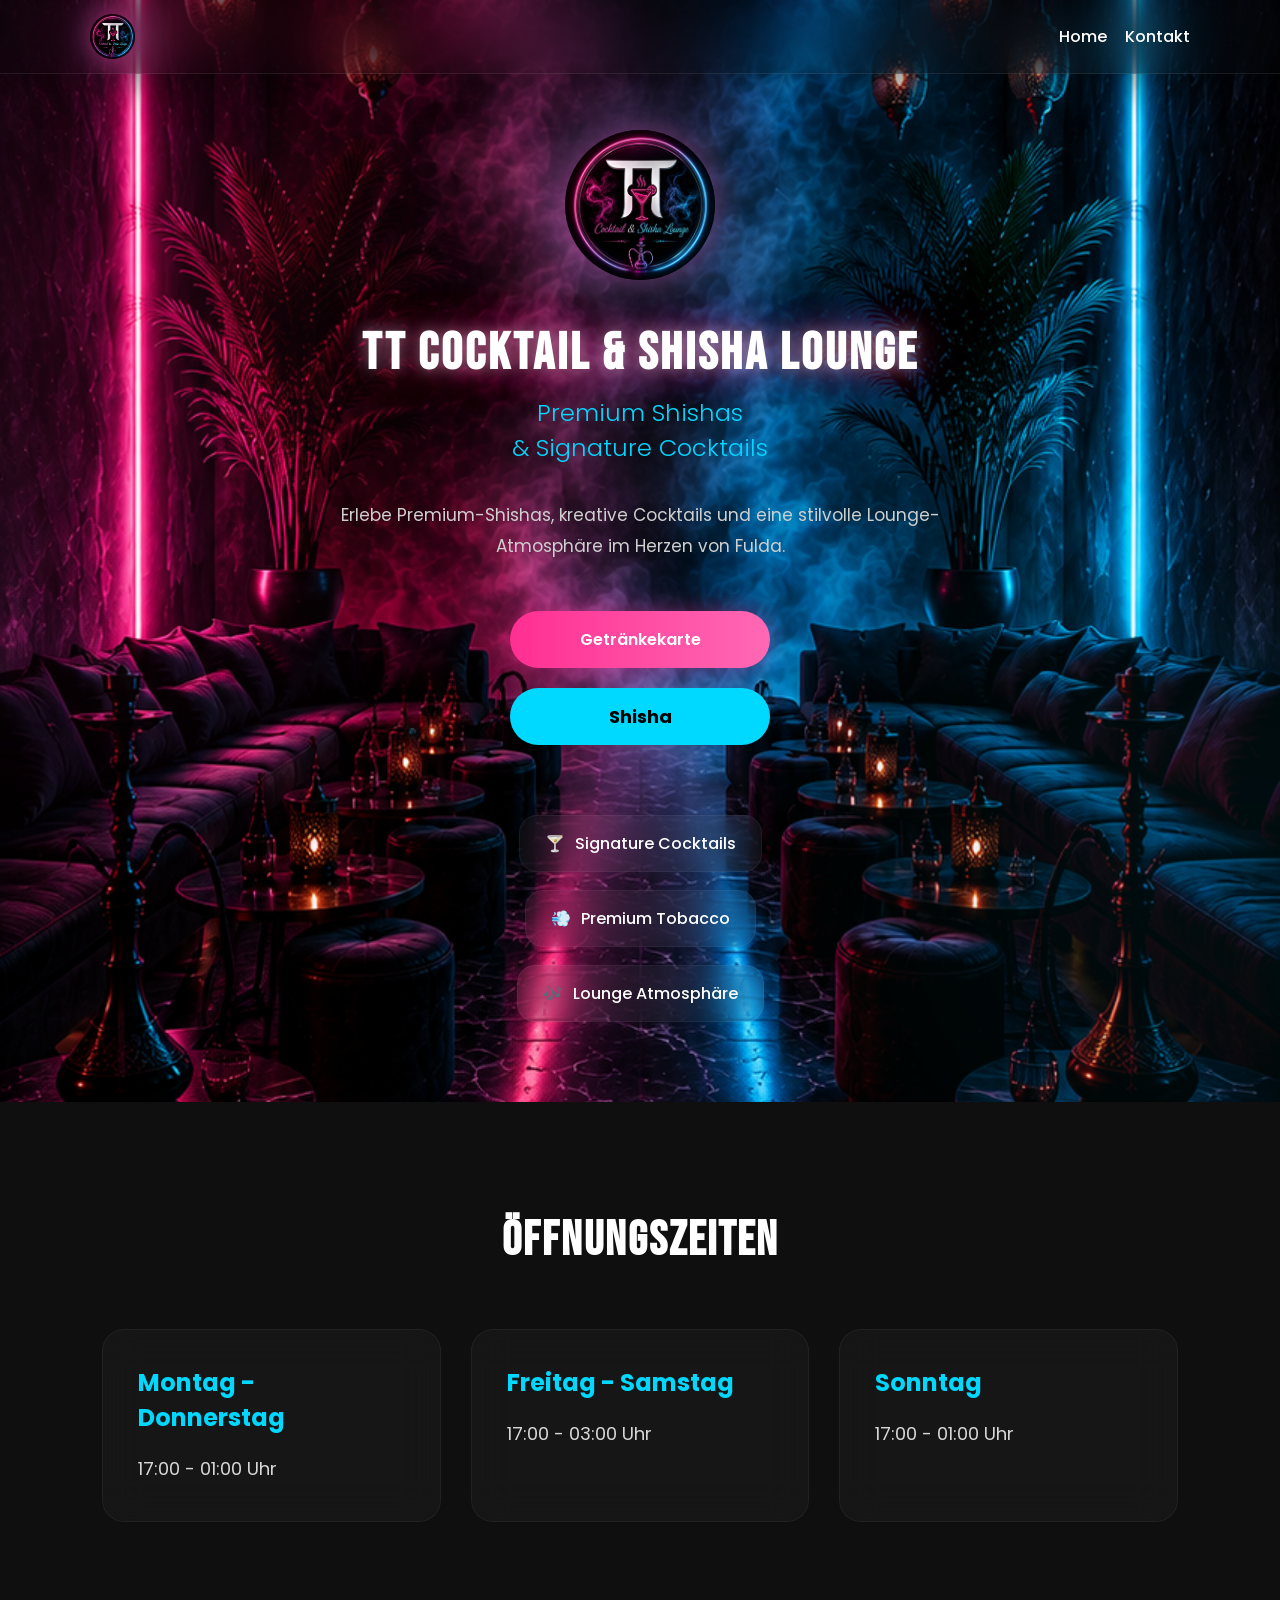
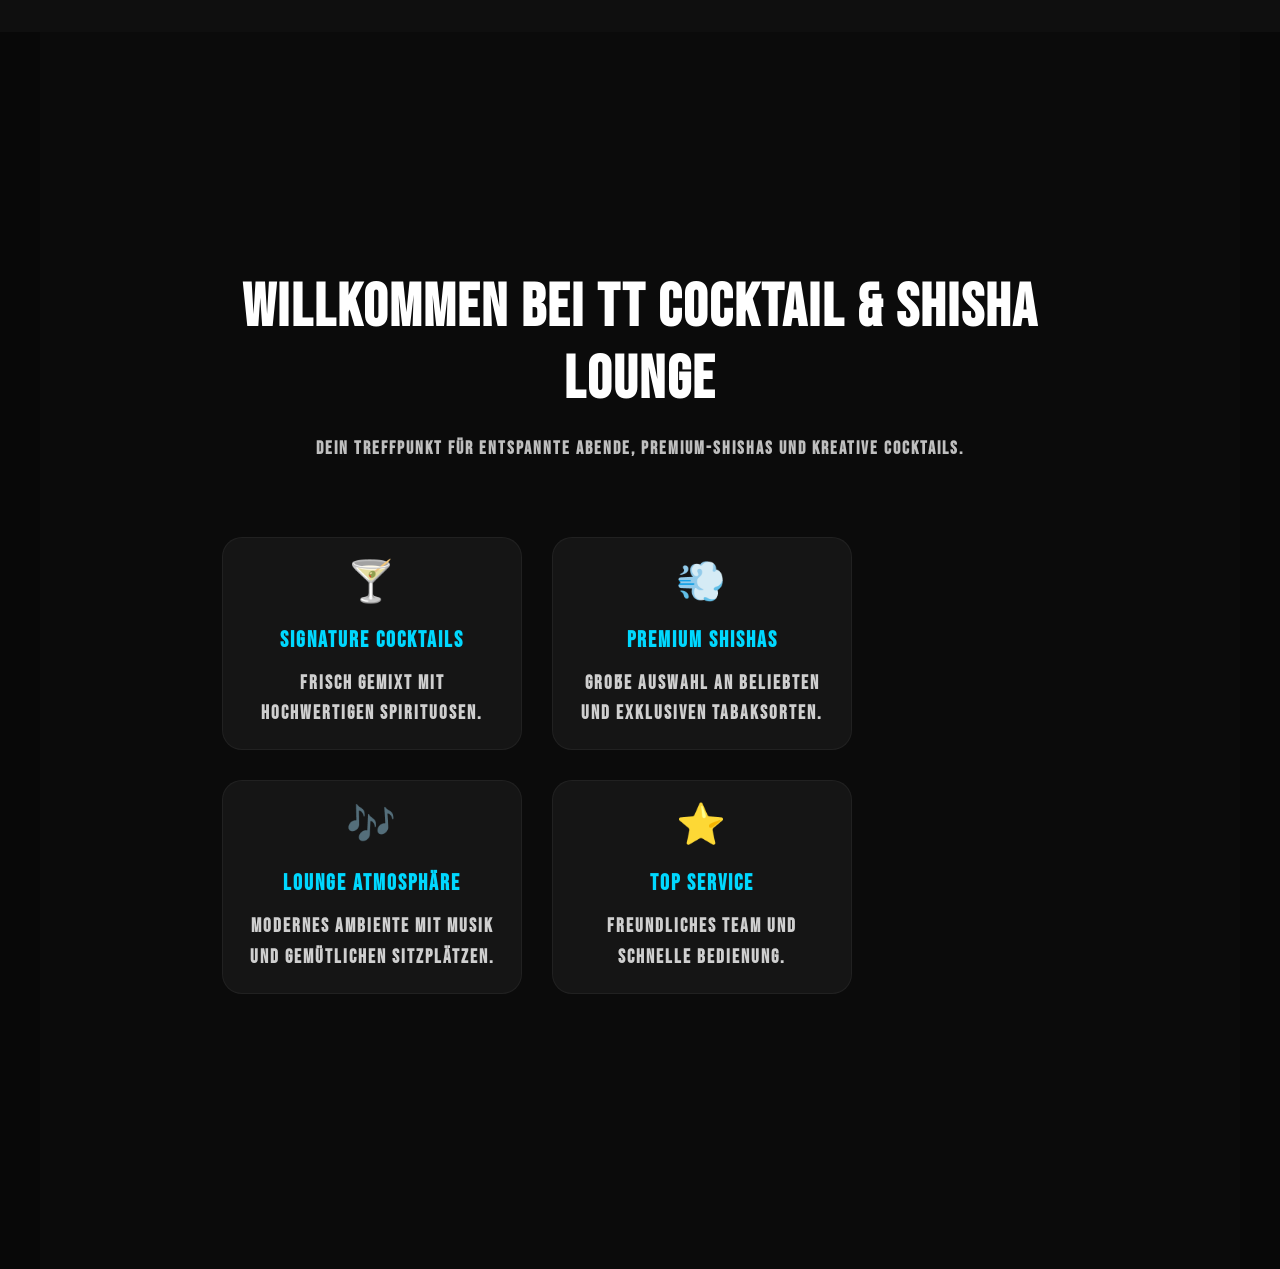
==== index.html @ 8d46dd2c "Add files via upload" ====
<!DOCTYPE html>
<html lang="de">
<head>
    <meta charset="UTF-8">
    <meta name="viewport" content="width=device-width, initial-scale=1.0">
    <title>TT Cocktail & Shisha Lounge</title>

    <link rel="stylesheet" href="style.css">

    <link href="https://fonts.googleapis.com/css2?family=Bebas+Neue&family=Poppins:wght@300;400;500;600;700&display=swap" rel="stylesheet">
</head>

<body>

<header class="navbar">

    <div class="logo">

        <img src="logo.jpeg" alt="TT Logo">

        <div>

            <h2>TT Cocktail & Shisha Lounge</h2>

            <p>Peterstor 12 · 36037 Fulda</p>

        </div>

    </div>

    <nav>

        <a href="index.html">Home</a>
        <a href="contact.html">Kontakt</a>

    </nav>

</header>



<section class="hero">

<div class="overlay"></div>

<div class="hero-content">

<img src="logo.jpeg" class="hero-logo" alt="TT Logo">

<h1>

TT Cocktail & Shisha Lounge

</h1>

<h2>

Premium Shishas<br> & Signature Cocktails

</h2>

<p>

Erlebe Premium-Shishas, kreative Cocktails und eine stilvolle
Lounge-Atmosphäre im Herzen von Fulda.

</p>

<div class="hero-buttons">

<a href="drinks.html" class="btn-primary">
    Getränkekarte
</a>

<a href="shisha.html" class="btn-secondary">
    Shisha
</a>

</div>

<div class="hero-features">

<div>

🍸

<span>Signature Cocktails</span>

</div>

<div>

💨

<span>Premium Tobacco</span>

</div>

<div>

🎶

<span>Lounge Atmosphäre</span>

</div>

</div>

</div>

</section>



<section class="opening">

<h2>

Öffnungszeiten

</h2>

<div class="cards">

<div class="card">

<h3>Montag - Donnerstag</h3>

<p>17:00 - 01:00 Uhr</p>

</div>

<div class="card">

<h3>Freitag - Samstag</h3>

<p>17:00 - 03:00 Uhr</p>

</div>

<div class="card">

<h3>Sonntag</h3>

<p>17:00 - 01:00 Uhr</p>

</div>

</div>

</section>



<section class="about">

<h2>

    <section class="about">

    <div class="section-title">
        <h2>Willkommen bei TT Cocktail & Shisha Lounge</h2>
        <p>Dein Treffpunkt für entspannte Abende, Premium-Shishas und kreative Cocktails.</p>
    </div>

    <div class="about-grid">

        <div class="about-cards">

            <div class="info-card">
                <span>🍸</span>
                <h4>Signature Cocktails</h4>
                <p>Frisch gemixt mit hochwertigen Spirituosen.</p>
            </div>

            <div class="info-card">
                <span>💨</span>
                <h4>Premium Shishas</h4>
                <p>Große Auswahl an beliebten und exklusiven Tabaksorten.</p>
            </div>

            <div class="info-card">
                <span>🎶</span>
                <h4>Lounge Atmosphäre</h4>
                <p>Modernes Ambiente mit Musik und gemütlichen Sitzplätzen.</p>
            </div>

            <div class="info-card">
                <span>⭐</span>
                <h4>Top Service</h4>
                <p>Freundliches Team und schnelle Bedienung.</p>
            </div>

        </div>

    </div>

</section>
---- style.css ----
/* ===========================
   GOOGLE FONTS
=========================== */

@import url('https://fonts.googleapis.com/css2?family=Bebas+Neue&family=Poppins:wght@300;400;500;600;700&display=swap');

/* ===========================
   ROOT COLORS
=========================== */

:root{

    --bg:#080808;
    --card:#161616;
    --card2:#202020;

    --pink:#ff2f92;
    --cyan:#00d8ff;

    --white:#ffffff;
    --text:#cfcfcf;

    --radius:22px;

}

/* ===========================
   RESET
=========================== */

*{

    margin:0;
    padding:0;
    box-sizing:border-box;

}

html{

    scroll-behavior:smooth;

}

body{

    font-family:Poppins,sans-serif;
    background:var(--bg);
    color:white;
    overflow-x:hidden;

}

/* Scrollbar */

::-webkit-scrollbar{

    width:8px;

}

::-webkit-scrollbar-thumb{

    background:var(--pink);
    border-radius:20px;

}

/* ===========================
   NAVBAR
=========================== */

.navbar{

    position:fixed;

    top:0;
    left:0;

    width:100%;

    padding:14px 7%;

    display:flex;

    justify-content:space-between;

    align-items:center;

    backdrop-filter:blur(25px);

    background:rgba(8,8,8,.35);

    border-bottom:1px solid rgba(255,255,255,.08);

    box-shadow:0 10px 40px rgba(0,0,0,.45);

    z-index:999;

}

.logo{

    display:flex;
    align-items:center;
    gap:25px;

}

.logo img{

    width:45px;
    height:45px;

    object-fit:cover;

    border-radius:50%;

    box-shadow:

    0 0 25px rgba(255,47,146,.45),
    0 0 45px rgba(0,216,255,.25);

}

.logo h2{

    font-size:22px;

}

.logo p{

    color:#bfbfbf;

    font-size:13px;

}

/* Navigation */

nav{

    display:flex;
    gap:35px;

}

nav a{

    color:white;

    text-decoration:none;

    transition:.3s;

    font-weight:500;

}

nav a:hover{

    color:var(--cyan);

}

/* Reservieren */

.btn-nav{

    background:linear-gradient(90deg,var(--pink),#ff69b4);

    color:white;

    text-decoration:none;

    padding:14px 32px;

    border-radius:50px;

    transition:.35s;

    font-weight:600;

    box-shadow:0 0 20px rgba(255,47,146,.4);

}

.btn-nav:hover{

    transform:translateY(-4px);

    box-shadow:0 0 35px rgba(255,47,146,.7);

}

/* ===========================
   HERO
=========================== */

.hero{

    position:relative;

    overflow:hidden;

    padding-top:140px;

    padding-bottom:80px;

    min-height:100vh;

    display:flex;

    flex-direction:column;

    justify-content:center;

    align-items:center;

    text-align:center;

    background-image:url("hero.png");

    background-size:cover;

    background-position:center;

    background-repeat:no-repeat;

}

.overlay{

    display:none;

}

/* Licht links */

.hero::before{

content:"";

position:absolute;

width:450px;
height:450px;

left:-200px;
top:80px;

background:var(--pink);

filter:blur(180px);

opacity:.18;

}

/* Licht rechts */

.hero::after{

content:"";

position:absolute;

width:400px;
height:400px;

right:-180px;
bottom:50px;

background:var(--cyan);

filter:blur(180px);

opacity:.15;

}

.hero-content{

position:relative;

z-index:5;

max-width:900px;

text-align:center;

}

.hero-logo{

width:185px;

border-radius:50%;

margin-bottom:35px;

box-shadow:

0 0 35px rgba(255,47,146,.45),

0 0 60px rgba(0,216,255,.30);

animation:float 5s ease infinite;

}

@keyframes float{

0%{

transform:translateY(0);

}

50%{

transform:translateY(-10px);

}

100%{

transform:translateY(0);

}

}

.hero h1{

font-family:"Bebas Neue",sans-serif;

font-size:88px;

letter-spacing:3px;

text-shadow:

0 0 15px rgba(255,255,255,.4),

0 0 35px rgba(255,47,146,.5),

0 0 60px rgba(255,47,146,.25);

}

.hero h2{

margin-top:10px;

font-size:32px;

font-weight:300;

color:var(--cyan);

}

.hero p{

margin-top:35px;

font-size:20px;

line-height:1.8;

color:var(--text);

max-width:700px;

margin-left:auto;
margin-right:auto;

}

/* ===========================
   HERO BUTTONS
=========================== */

.hero-buttons{

margin-top:50px;

display:flex;

justify-content:center;

gap:20px;

flex-wrap:wrap;

}

.btn-primary{

padding:16px 35px;
width:220px;
display:inline-flex;
justify-content:center;
align-items:center;

background:linear-gradient(90deg,var(--pink),#ff69b4);

color:white;

text-decoration:none;

border-radius:70px;

font-weight:600;

transition:.35s;

box-shadow:0 0 25px rgba(255,47,146,.4);

}

.btn-primary:hover{

    transform:translateY(-6px) scale(1.05);

    box-shadow:

    0 0 25px #ff2f92,

    0 0 60px rgba(255,47,146,.8);

}

.btn-secondary{

    background:#00d9ff;

    color:black;

    border:none;

    padding:15px 30px;

    border-radius:40px;

    font-size:18px;

    font-weight:bold;

    text-decoration:none;

}

.btn-secondary:hover{

background:var(--cyan);

color:black;

transform:translateY(-6px) scale(1.05);

box-shadow:

0 0 25px #00d8ff,

0 0 60px rgba(0,216,255,.7);

}

/* ===========================
   HERO FEATURES
=========================== */

.hero-features{

margin-top:70px;

display:flex;
justify-content:center;
align-items:center;
gap:50px;

flex-wrap:wrap;

}

.hero-features div{

display:flex;
align-items:center;
gap:10px;

padding:15px 25px;

background:rgba(255,255,255,.04);

border:1px solid rgba(255,255,255,.05);

backdrop-filter:blur(15px);

border-radius:18px;

transition:.35s;

}

.hero-features div:hover{

transform:translateY(-8px);

box-shadow:

0 0 20px rgba(255,47,146,.35);

}

.hero-features span{

font-size:16px;
font-weight:500;

}


/* ===========================
   OPENING HOURS
=========================== */

.opening{

padding:110px 8%;

background:#0f0f0f;

}

.opening h2{

font-family:"Bebas Neue",sans-serif;

font-size:60px;

text-align:center;

margin-bottom:60px;

letter-spacing:2px;

}

.cards{

display:grid;

grid-template-columns:repeat(auto-fit,minmax(260px,1fr));

gap:30px;

}

.card{

background:rgba(255,255,255,.03);

padding:35px;

border-radius:22px;

border:1px solid rgba(255,255,255,.05);

transition:.4s;

backdrop-filter:blur(20px);

}

.card:hover{

transform:

translateY(-10px)

scale(1.03);

box-shadow:

0 0 35px rgba(0,216,255,.25),

0 0 70px rgba(255,47,146,.15);

}

.card h3{

margin-bottom:18px;

color:var(--cyan);

font-size:24px;

}

.card p{

font-size:18px;

color:#d7d7d7;

line-height:1.8;

}


/* ===========================
   ABOUT
=========================== */

.about{

padding:110px 8%;

max-width:1200px;

margin:auto;

text-align:center;

}

.about h2{

font-family:"Bebas Neue",sans-serif;

font-size:62px;

margin-bottom:35px;

letter-spacing:2px;

}

.about p{

max-width:900px;

margin:auto;

font-size:19px;

line-height:2;

color:#cfcfcf;

}


/* ===========================
   STATS
=========================== */

.stats{

padding:70px 8% 120px;

display:grid;

grid-template-columns:repeat(auto-fit,minmax(220px,1fr));

gap:30px;

}

.stat{

background:linear-gradient(180deg,#151515,#101010);

padding:40px;

border-radius:22px;

text-align:center;

border:1px solid rgba(255,255,255,.05);

transition:.35s;

}

.stat:hover{

transform:translateY(-10px);

box-shadow:

0 0 30px rgba(255,47,146,.25);

}

.stat h2{

font-size:55px;

color:var(--pink);

margin-bottom:15px;

}

.stat p{

font-size:18px;

color:#d7d7d7;

}


/* ===========================
   CTA
=========================== */

.cta{

padding:120px 8%;

text-align:center;

background:

linear-gradient(90deg,

rgba(255,47,146,.15),

rgba(0,216,255,.15)

);

}

.cta h2{

font-family:"Bebas Neue",sans-serif;

font-size:70px;

margin-bottom:20px;

}

.cta p{

font-size:20px;

color:#d7d7d7;

margin-bottom:40px;

}


/* ===========================
   FOOTER
=========================== */

footer{

background:

linear-gradient(

180deg,

#090909,

#050505

);

padding:70px 8%;

text-align:center;

border-top:1px solid rgba(255,255,255,.08);

}

footer h3{

font-size:30px;

margin-bottom:15px;

}

footer p{

color:#9f9f9f;

margin-top:10px;

}

/* ==========================================
   MOBILE MENU (für später)
========================================== */

.menu-toggle{
    display:none;
    font-size:32px;
    color:var(--white);
    cursor:pointer;
}

/* ==========================================
   SMOOTH ANIMATIONEN
========================================== */

section{
    animation:fadeUp .9s ease;
}

@keyframes fadeUp{

    from{
        opacity:0;
        transform:translateY(50px);
    }

    to{
        opacity:1;
        transform:translateY(0);
    }

}

/* ==========================================
   HOVER ANIMATIONEN
========================================== */

.logo img,
.card,
.stat,
.btn-primary,
.btn-secondary,
.btn-nav{

    transition:.35s;

}

.logo img:hover{

    transform:scale(1.08);

}

.card:hover{

    border:1px solid rgba(0,216,255,.35);

}

.stat:hover{

    border:1px solid rgba(255,47,146,.35);

}

/* ==========================================
   SELECTION
========================================== */

::selection{

background:var(--pink);
color:white;

}

/* ==========================================
   BACK TO TOP BUTTON
========================================== */

#topBtn{

position:fixed;

right:25px;
bottom:25px;

width:55px;
height:55px;

border-radius:50%;

background:linear-gradient(90deg,var(--pink),#ff5eb3);

display:flex;
justify-content:center;
align-items:center;

color:white;

font-size:22px;

cursor:pointer;

box-shadow:0 0 25px rgba(255,47,146,.45);

display:none;

z-index:999;

transition:.35s;

}

#topBtn:hover{

transform:translateY(-6px);

}

/* ==========================================
   RESPONSIVE
========================================== */

@media(max-width:1100px){

nav{

gap:22px;

}

.hero h1{

font-size:70px;

}

.hero h2{

font-size:28px;

}

}

@media(max-width:900px){

.menu-toggle{

    display:none;

}

}

nav{

    display:flex;

    gap:18px;

}

.btn-nav{

display:none;

}

.logo h2,
.logo p{

    display:none;

}

.hero{

padding-top:130px;

}

.hero-logo{

width:150px;

}

.hero h1{

font-size:52px;

}

.hero h2{

font-size:24px;

}

.hero p{

font-size:17px;

}

.hero-features{

flex-direction:column;

gap:18px;

}

.hero-buttons{

flex-direction:column;

align-items:center;

}

.btn-primary,
.btn-secondary{

width:260px;

text-align:center;

}

.opening h2,
.about h2,
.cta h2{

font-size:48px;

}

@media(max-width:600px){

nav a{

    font-size:17px;

    font-weight:600;

}

.navbar{

padding:10px 15px;

}

.logo img{

width:52px;
height:52px;

}

.hero{

    padding:140px 20px 70px;

}

.hero-logo{

width:130px;

}

.hero h1{

font-size:40px;

letter-spacing:1px;

}

.hero h2{

font-size:20px;

}

.hero p{

font-size:15px;

line-height:1.8;

}

.cards{

grid-template-columns:1fr;

}

.stats{

grid-template-columns:1fr;

}

.cta h2{

font-size:38px;

}

.cta p{

font-size:17px;

}

}

/* ==========================================
   FOOTER LINKS
========================================== */

footer a{

color:#cfcfcf;

text-decoration:none;

margin:0 10px;

transition:.3s;

}

footer a:hover{

color:var(--pink);

}

/* ===========================
   ABOUT
=========================== */

.about{

padding:120px 8%;

background:#0b0b0b;

}

.section-title{

text-align:center;

margin-bottom:70px;

}

.section-title h2{

font-family:"Bebas Neue",sans-serif;

font-size:60px;

letter-spacing:2px;

margin-bottom:15px;

}

.section-title p{

color:#bfbfbf;

font-size:18px;

}

.about-grid{

display:grid;

grid-template-columns:1fr 1fr;

gap:60px;

align-items:center;

}

.about-text h3{

font-size:36px;

margin-bottom:25px;

color:var(--pink);

}

.about-text p{

font-size:18px;

line-height:1.9;

color:#d2d2d2;

margin-bottom:20px;

}

.about-cards{

display:grid;

grid-template-columns:repeat(2,minmax(300px,1fr));

gap:30px;

}

.info-card{

background:#151515;

padding:20px;

border-radius:20px;

border:1px solid rgba(255,255,255,.05);

transition:.35s;

text-align:center;

}

.info-card:hover{

transform:translateY(-10px);

box-shadow:0 0 30px rgba(255,47,146,.25);

}

.info-card span{

font-size:40px;

display:block;

margin-bottom:20px;

}

.info-card h4{

font-size:22px;

margin-bottom:15px;

color:var(--cyan);

}

.info-card p{

color:#cfcfcf;

line-height:1.6;

}

@media(max-width:900px){

.about-grid{

grid-template-columns:1fr;

}

.about-cards{

grid-template-columns:1fr;

}

}

.about-text p{

font-size:18px;
line-height:1.9;
text-align:left;

}
/* ==========================================
   END
========================================== */
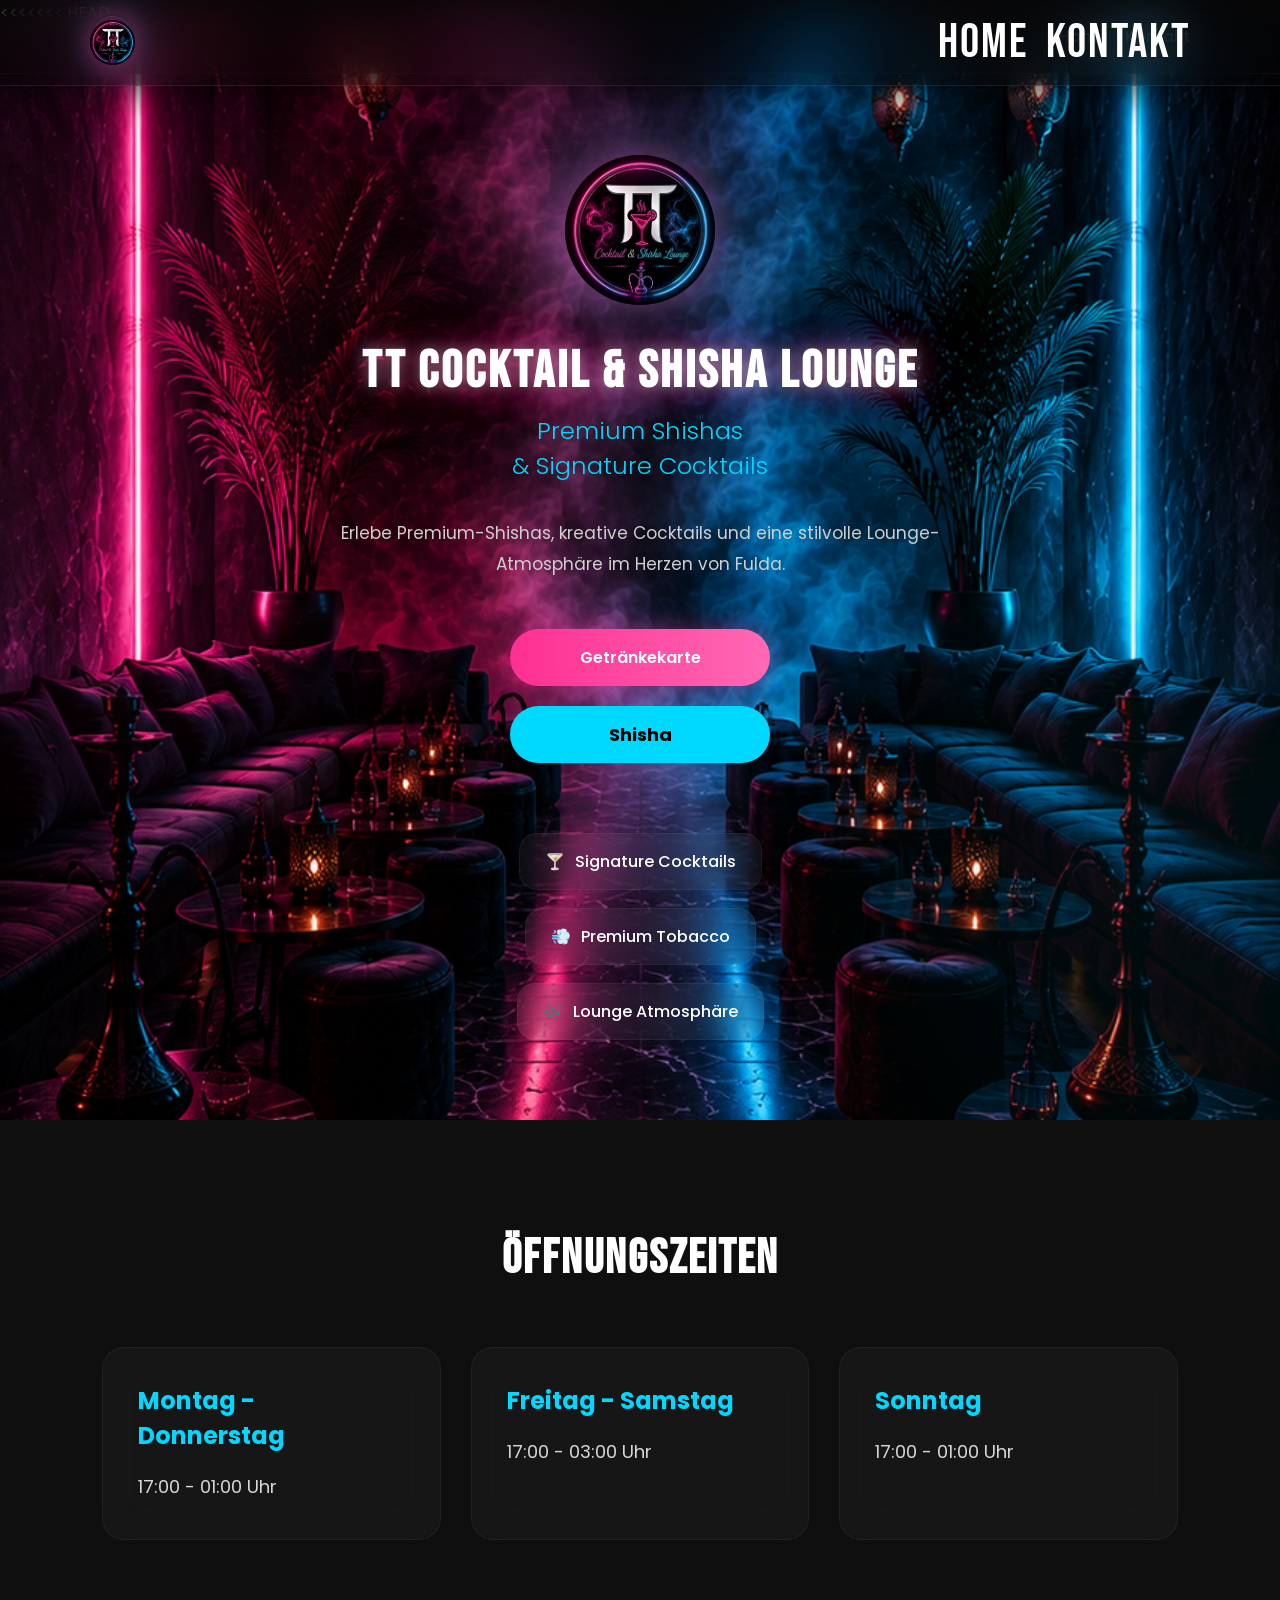
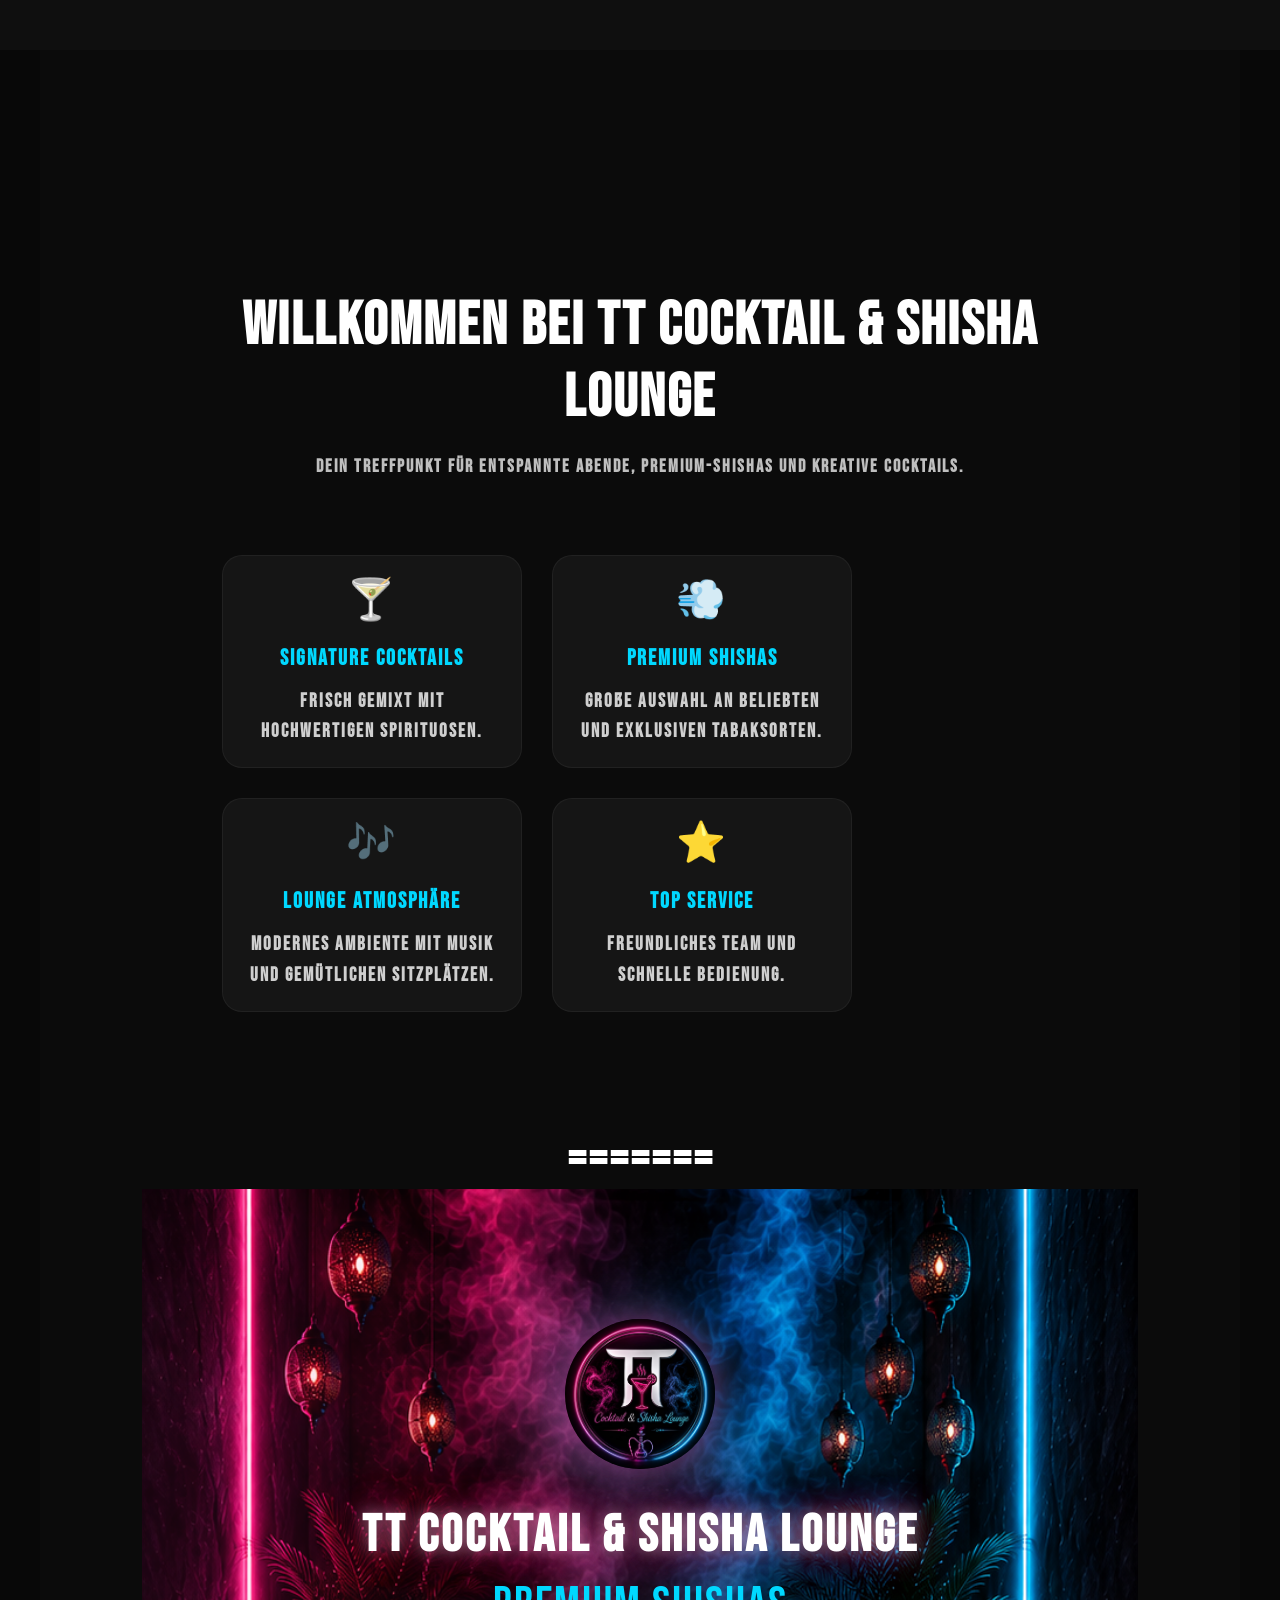
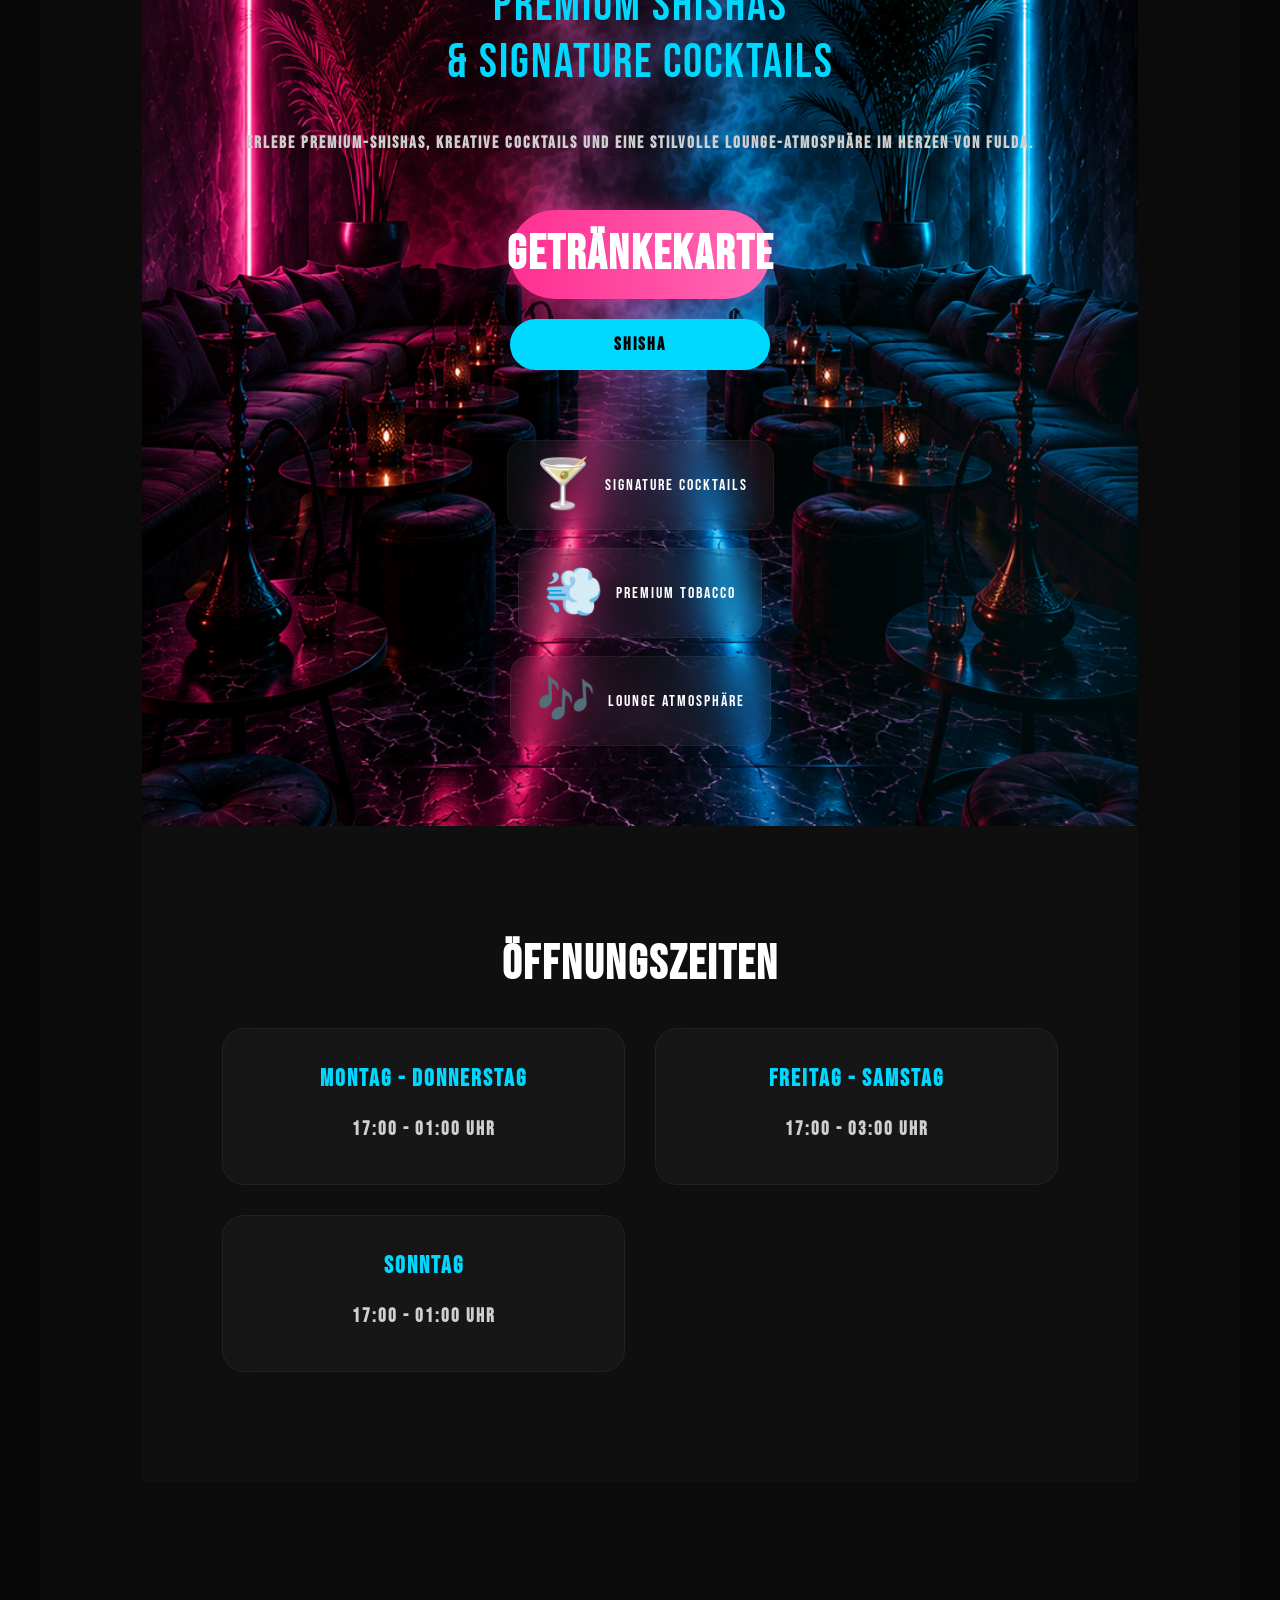
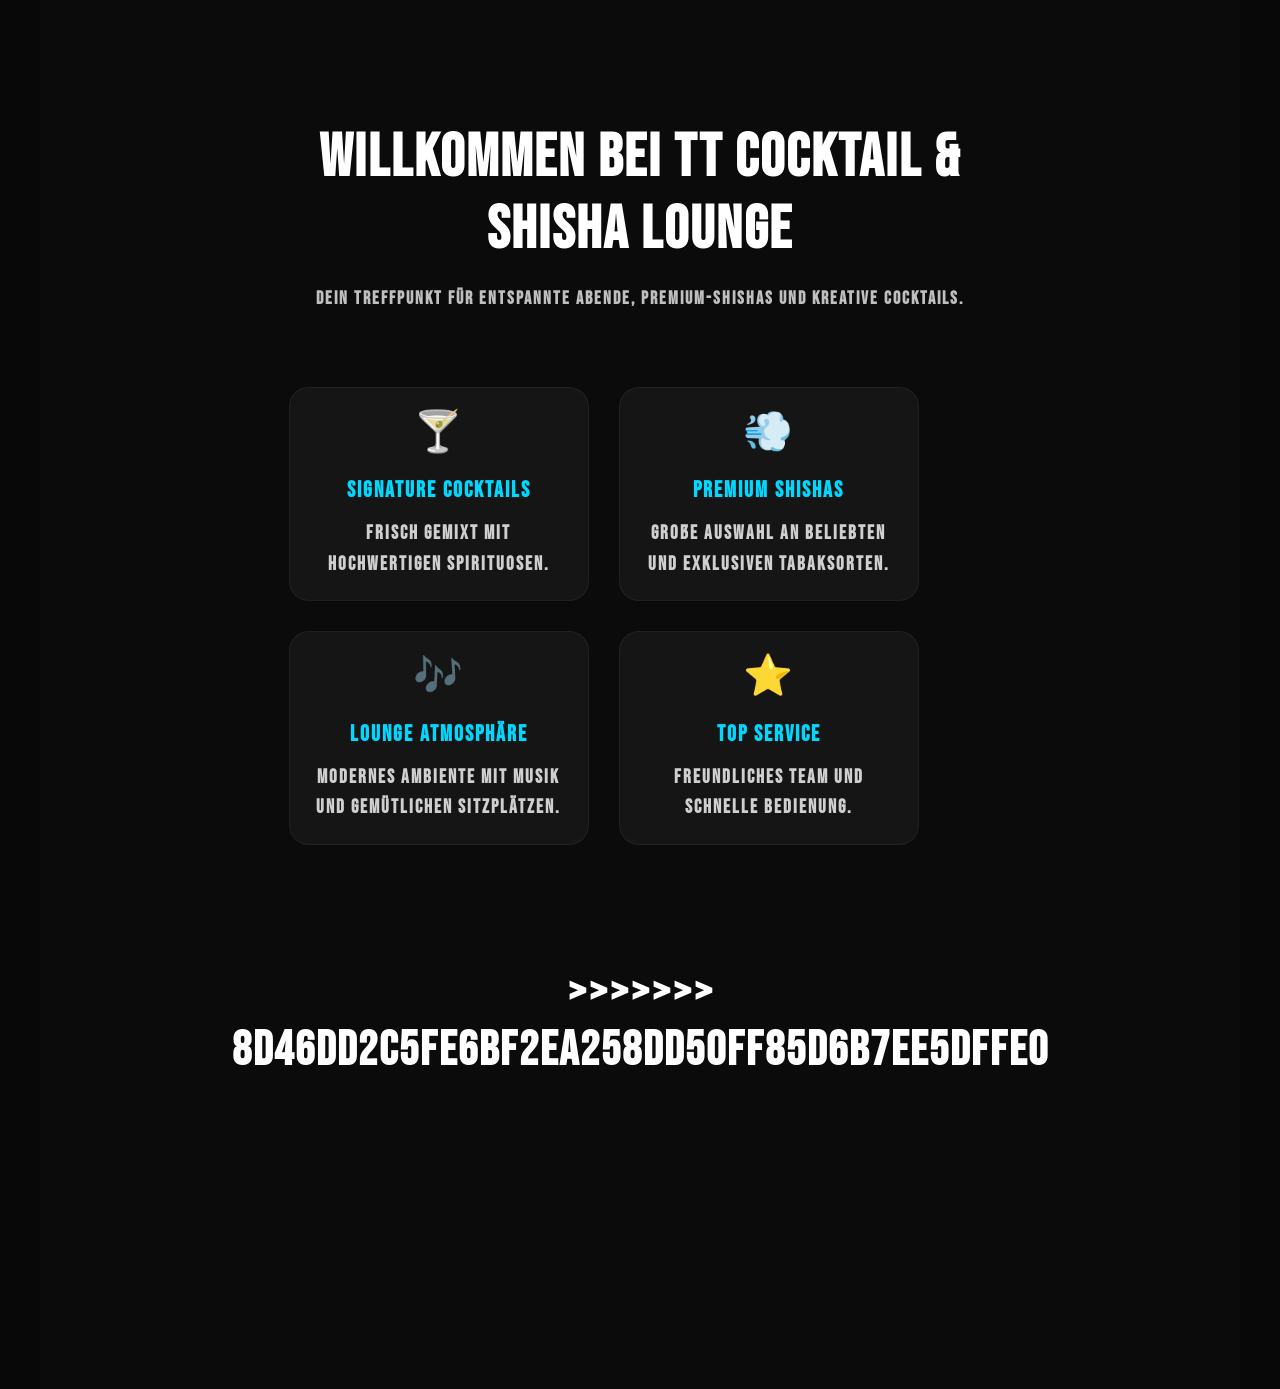
==== commit 31a0738c: "Merge GitHub und lokale Website" ====
--- a/index.html
+++ b/index.html
@@ -1,198 +1,399 @@
-<!DOCTYPE html>
-<html lang="de">
-<head>
-    <meta charset="UTF-8">
-    <meta name="viewport" content="width=device-width, initial-scale=1.0">
-    <title>TT Cocktail & Shisha Lounge</title>
-
-    <link rel="stylesheet" href="style.css">
-
-    <link href="https://fonts.googleapis.com/css2?family=Bebas+Neue&family=Poppins:wght@300;400;500;600;700&display=swap" rel="stylesheet">
-</head>
-
-<body>
-
-<header class="navbar">
-
-    <div class="logo">
-
-        <img src="logo.jpeg" alt="TT Logo">
-
-        <div>
-
-            <h2>TT Cocktail & Shisha Lounge</h2>
-
-            <p>Peterstor 12 · 36037 Fulda</p>
-
-        </div>
-
-    </div>
-
-    <nav>
-
-        <a href="index.html">Home</a>
-        <a href="contact.html">Kontakt</a>
-
-    </nav>
-
-</header>
-
-
-
-<section class="hero">
-
-<div class="overlay"></div>
-
-<div class="hero-content">
-
-<img src="logo.jpeg" class="hero-logo" alt="TT Logo">
-
-<h1>
-
-TT Cocktail & Shisha Lounge
-
-</h1>
-
-<h2>
-
-Premium Shishas<br> & Signature Cocktails
-
-</h2>
-
-<p>
-
-Erlebe Premium-Shishas, kreative Cocktails und eine stilvolle
-Lounge-Atmosphäre im Herzen von Fulda.
-
-</p>
-
-<div class="hero-buttons">
-
-<a href="drinks.html" class="btn-primary">
-    Getränkekarte
-</a>
-
-<a href="shisha.html" class="btn-secondary">
-    Shisha
-</a>
-
-</div>
-
-<div class="hero-features">
-
-<div>
-
-🍸
-
-<span>Signature Cocktails</span>
-
-</div>
-
-<div>
-
-💨
-
-<span>Premium Tobacco</span>
-
-</div>
-
-<div>
-
-🎶
-
-<span>Lounge Atmosphäre</span>
-
-</div>
-
-</div>
-
-</div>
-
-</section>
-
-
-
-<section class="opening">
-
-<h2>
-
-Öffnungszeiten
-
-</h2>
-
-<div class="cards">
-
-<div class="card">
-
-<h3>Montag - Donnerstag</h3>
-
-<p>17:00 - 01:00 Uhr</p>
-
-</div>
-
-<div class="card">
-
-<h3>Freitag - Samstag</h3>
-
-<p>17:00 - 03:00 Uhr</p>
-
-</div>
-
-<div class="card">
-
-<h3>Sonntag</h3>
-
-<p>17:00 - 01:00 Uhr</p>
-
-</div>
-
-</div>
-
-</section>
-
-
-
-<section class="about">
-
-<h2>
-
-    <section class="about">
-
-    <div class="section-title">
-        <h2>Willkommen bei TT Cocktail & Shisha Lounge</h2>
-        <p>Dein Treffpunkt für entspannte Abende, Premium-Shishas und kreative Cocktails.</p>
-    </div>
-
-    <div class="about-grid">
-
-        <div class="about-cards">
-
-            <div class="info-card">
-                <span>🍸</span>
-                <h4>Signature Cocktails</h4>
-                <p>Frisch gemixt mit hochwertigen Spirituosen.</p>
-            </div>
-
-            <div class="info-card">
-                <span>💨</span>
-                <h4>Premium Shishas</h4>
-                <p>Große Auswahl an beliebten und exklusiven Tabaksorten.</p>
-            </div>
-
-            <div class="info-card">
-                <span>🎶</span>
-                <h4>Lounge Atmosphäre</h4>
-                <p>Modernes Ambiente mit Musik und gemütlichen Sitzplätzen.</p>
-            </div>
-
-            <div class="info-card">
-                <span>⭐</span>
-                <h4>Top Service</h4>
-                <p>Freundliches Team und schnelle Bedienung.</p>
-            </div>
-
-        </div>
-
-    </div>
-
-</section>
+<<<<<<< HEAD
+<!DOCTYPE html>
+<html lang="de">
+<head>
+    <meta charset="UTF-8">
+    <meta name="viewport" content="width=device-width, initial-scale=1.0">
+    <title>TT Cocktail & Shisha Lounge</title>
+
+    <link rel="stylesheet" href="style.css">
+
+    <link href="https://fonts.googleapis.com/css2?family=Bebas+Neue&family=Poppins:wght@300;400;500;600;700&display=swap" rel="stylesheet">
+</head>
+
+<body>
+
+<header class="navbar">
+
+    <div class="logo">
+
+        <img src="logo.jpeg" alt="TT Logo">
+
+        <div>
+
+            <h2>TT Cocktail & Shisha Lounge</h2>
+
+            <p>Peterstor 12 · 36037 Fulda</p>
+
+        </div>
+
+    </div>
+
+    <nav>
+
+        <a href="index.html">Home</a>
+        <a href="contact.html">Kontakt</a>
+
+    </nav>
+
+</header>
+
+
+
+<section class="hero">
+
+<div class="overlay"></div>
+
+<div class="hero-content">
+
+<img src="logo.jpeg" class="hero-logo" alt="TT Logo">
+
+<h1>
+
+TT Cocktail & Shisha Lounge
+
+</h1>
+
+<h2>
+
+Premium Shishas<br> & Signature Cocktails
+
+</h2>
+
+<p>
+
+Erlebe Premium-Shishas, kreative Cocktails und eine stilvolle
+Lounge-Atmosphäre im Herzen von Fulda.
+
+</p>
+
+<div class="hero-buttons">
+
+<a href="drinks.html" class="btn-primary">
+    Getränkekarte
+</a>
+
+<a href="shisha.html" class="btn-secondary">
+    Shisha
+</a>
+
+</div>
+
+<div class="hero-features">
+
+<div>
+
+🍸
+
+<span>Signature Cocktails</span>
+
+</div>
+
+<div>
+
+💨
+
+<span>Premium Tobacco</span>
+
+</div>
+
+<div>
+
+🎶
+
+<span>Lounge Atmosphäre</span>
+
+</div>
+
+</div>
+
+</div>
+
+</section>
+
+
+
+<section class="opening">
+
+<h2>
+
+Öffnungszeiten
+
+</h2>
+
+<div class="cards">
+
+<div class="card">
+
+<h3>Montag - Donnerstag</h3>
+
+<p>17:00 - 01:00 Uhr</p>
+
+</div>
+
+<div class="card">
+
+<h3>Freitag - Samstag</h3>
+
+<p>17:00 - 03:00 Uhr</p>
+
+</div>
+
+<div class="card">
+
+<h3>Sonntag</h3>
+
+<p>17:00 - 01:00 Uhr</p>
+
+</div>
+
+</div>
+
+</section>
+
+
+
+<section class="about">
+
+<h2>
+
+    <section class="about">
+
+    <div class="section-title">
+        <h2>Willkommen bei TT Cocktail & Shisha Lounge</h2>
+        <p>Dein Treffpunkt für entspannte Abende, Premium-Shishas und kreative Cocktails.</p>
+    </div>
+
+    <div class="about-grid">
+
+        <div class="about-cards">
+
+            <div class="info-card">
+                <span>🍸</span>
+                <h4>Signature Cocktails</h4>
+                <p>Frisch gemixt mit hochwertigen Spirituosen.</p>
+            </div>
+
+            <div class="info-card">
+                <span>💨</span>
+                <h4>Premium Shishas</h4>
+                <p>Große Auswahl an beliebten und exklusiven Tabaksorten.</p>
+            </div>
+
+            <div class="info-card">
+                <span>🎶</span>
+                <h4>Lounge Atmosphäre</h4>
+                <p>Modernes Ambiente mit Musik und gemütlichen Sitzplätzen.</p>
+            </div>
+
+            <div class="info-card">
+                <span>⭐</span>
+                <h4>Top Service</h4>
+                <p>Freundliches Team und schnelle Bedienung.</p>
+            </div>
+
+        </div>
+
+    </div>
+
+</section>
+=======
+<!DOCTYPE html>
+<html lang="de">
+<head>
+    <meta charset="UTF-8">
+    <meta name="viewport" content="width=device-width, initial-scale=1.0">
+    <title>TT Cocktail & Shisha Lounge</title>
+
+    <link rel="stylesheet" href="style.css">
+
+    <link href="https://fonts.googleapis.com/css2?family=Bebas+Neue&family=Poppins:wght@300;400;500;600;700&display=swap" rel="stylesheet">
+</head>
+
+<body>
+
+<header class="navbar">
+
+    <div class="logo">
+
+        <img src="logo.jpeg" alt="TT Logo">
+
+        <div>
+
+            <h2>TT Cocktail & Shisha Lounge</h2>
+
+            <p>Peterstor 12 · 36037 Fulda</p>
+
+        </div>
+
+    </div>
+
+    <nav>
+
+        <a href="index.html">Home</a>
+        <a href="contact.html">Kontakt</a>
+
+    </nav>
+
+</header>
+
+
+
+<section class="hero">
+
+<div class="overlay"></div>
+
+<div class="hero-content">
+
+<img src="logo.jpeg" class="hero-logo" alt="TT Logo">
+
+<h1>
+
+TT Cocktail & Shisha Lounge
+
+</h1>
+
+<h2>
+
+Premium Shishas<br> & Signature Cocktails
+
+</h2>
+
+<p>
+
+Erlebe Premium-Shishas, kreative Cocktails und eine stilvolle
+Lounge-Atmosphäre im Herzen von Fulda.
+
+</p>
+
+<div class="hero-buttons">
+
+<a href="drinks.html" class="btn-primary">
+    Getränkekarte
+</a>
+
+<a href="shisha.html" class="btn-secondary">
+    Shisha
+</a>
+
+</div>
+
+<div class="hero-features">
+
+<div>
+
+🍸
+
+<span>Signature Cocktails</span>
+
+</div>
+
+<div>
+
+💨
+
+<span>Premium Tobacco</span>
+
+</div>
+
+<div>
+
+🎶
+
+<span>Lounge Atmosphäre</span>
+
+</div>
+
+</div>
+
+</div>
+
+</section>
+
+
+
+<section class="opening">
+
+<h2>
+
+Öffnungszeiten
+
+</h2>
+
+<div class="cards">
+
+<div class="card">
+
+<h3>Montag - Donnerstag</h3>
+
+<p>17:00 - 01:00 Uhr</p>
+
+</div>
+
+<div class="card">
+
+<h3>Freitag - Samstag</h3>
+
+<p>17:00 - 03:00 Uhr</p>
+
+</div>
+
+<div class="card">
+
+<h3>Sonntag</h3>
+
+<p>17:00 - 01:00 Uhr</p>
+
+</div>
+
+</div>
+
+</section>
+
+
+
+<section class="about">
+
+<h2>
+
+    <section class="about">
+
+    <div class="section-title">
+        <h2>Willkommen bei TT Cocktail & Shisha Lounge</h2>
+        <p>Dein Treffpunkt für entspannte Abende, Premium-Shishas und kreative Cocktails.</p>
+    </div>
+
+    <div class="about-grid">
+
+        <div class="about-cards">
+
+            <div class="info-card">
+                <span>🍸</span>
+                <h4>Signature Cocktails</h4>
+                <p>Frisch gemixt mit hochwertigen Spirituosen.</p>
+            </div>
+
+            <div class="info-card">
+                <span>💨</span>
+                <h4>Premium Shishas</h4>
+                <p>Große Auswahl an beliebten und exklusiven Tabaksorten.</p>
+            </div>
+
+            <div class="info-card">
+                <span>🎶</span>
+                <h4>Lounge Atmosphäre</h4>
+                <p>Modernes Ambiente mit Musik und gemütlichen Sitzplätzen.</p>
+            </div>
+
+            <div class="info-card">
+                <span>⭐</span>
+                <h4>Top Service</h4>
+                <p>Freundliches Team und schnelle Bedienung.</p>
+            </div>
+
+        </div>
+
+    </div>
+
+</section>
+>>>>>>> 8d46dd2c5fe6bf2ea258dd50ff85d6b7ee5dffe0
--- a/style.css
+++ b/style.css
@@ -1,1312 +1,2626 @@
-/* ===========================
-   GOOGLE FONTS
-=========================== */
-
-@import url('https://fonts.googleapis.com/css2?family=Bebas+Neue&family=Poppins:wght@300;400;500;600;700&display=swap');
-
-/* ===========================
-   ROOT COLORS
-=========================== */
-
-:root{
-
-    --bg:#080808;
-    --card:#161616;
-    --card2:#202020;
-
-    --pink:#ff2f92;
-    --cyan:#00d8ff;
-
-    --white:#ffffff;
-    --text:#cfcfcf;
-
-    --radius:22px;
-
-}
-
-/* ===========================
-   RESET
-=========================== */
-
-*{
-
-    margin:0;
-    padding:0;
-    box-sizing:border-box;
-
-}
-
-html{
-
-    scroll-behavior:smooth;
-
-}
-
-body{
-
-    font-family:Poppins,sans-serif;
-    background:var(--bg);
-    color:white;
-    overflow-x:hidden;
-
-}
-
-/* Scrollbar */
-
-::-webkit-scrollbar{
-
-    width:8px;
-
-}
-
-::-webkit-scrollbar-thumb{
-
-    background:var(--pink);
-    border-radius:20px;
-
-}
-
-/* ===========================
-   NAVBAR
-=========================== */
-
-.navbar{
-
-    position:fixed;
-
-    top:0;
-    left:0;
-
-    width:100%;
-
-    padding:14px 7%;
-
-    display:flex;
-
-    justify-content:space-between;
-
-    align-items:center;
-
-    backdrop-filter:blur(25px);
-
-    background:rgba(8,8,8,.35);
-
-    border-bottom:1px solid rgba(255,255,255,.08);
-
-    box-shadow:0 10px 40px rgba(0,0,0,.45);
-
-    z-index:999;
-
-}
-
-.logo{
-
-    display:flex;
-    align-items:center;
-    gap:25px;
-
-}
-
-.logo img{
-
-    width:45px;
-    height:45px;
-
-    object-fit:cover;
-
-    border-radius:50%;
-
-    box-shadow:
-
-    0 0 25px rgba(255,47,146,.45),
-    0 0 45px rgba(0,216,255,.25);
-
-}
-
-.logo h2{
-
-    font-size:22px;
-
-}
-
-.logo p{
-
-    color:#bfbfbf;
-
-    font-size:13px;
-
-}
-
-/* Navigation */
-
-nav{
-
-    display:flex;
-    gap:35px;
-
-}
-
-nav a{
-
-    color:white;
-
-    text-decoration:none;
-
-    transition:.3s;
-
-    font-weight:500;
-
-}
-
-nav a:hover{
-
-    color:var(--cyan);
-
-}
-
-/* Reservieren */
-
-.btn-nav{
-
-    background:linear-gradient(90deg,var(--pink),#ff69b4);
-
-    color:white;
-
-    text-decoration:none;
-
-    padding:14px 32px;
-
-    border-radius:50px;
-
-    transition:.35s;
-
-    font-weight:600;
-
-    box-shadow:0 0 20px rgba(255,47,146,.4);
-
-}
-
-.btn-nav:hover{
-
-    transform:translateY(-4px);
-
-    box-shadow:0 0 35px rgba(255,47,146,.7);
-
-}
-
-/* ===========================
-   HERO
-=========================== */
-
-.hero{
-
-    position:relative;
-
-    overflow:hidden;
-
-    padding-top:140px;
-
-    padding-bottom:80px;
-
-    min-height:100vh;
-
-    display:flex;
-
-    flex-direction:column;
-
-    justify-content:center;
-
-    align-items:center;
-
-    text-align:center;
-
-    background-image:url("hero.png");
-
-    background-size:cover;
-
-    background-position:center;
-
-    background-repeat:no-repeat;
-
-}
-
-.overlay{
-
-    display:none;
-
-}
-
-/* Licht links */
-
-.hero::before{
-
-content:"";
-
-position:absolute;
-
-width:450px;
-height:450px;
-
-left:-200px;
-top:80px;
-
-background:var(--pink);
-
-filter:blur(180px);
-
-opacity:.18;
-
-}
-
-/* Licht rechts */
-
-.hero::after{
-
-content:"";
-
-position:absolute;
-
-width:400px;
-height:400px;
-
-right:-180px;
-bottom:50px;
-
-background:var(--cyan);
-
-filter:blur(180px);
-
-opacity:.15;
-
-}
-
-.hero-content{
-
-position:relative;
-
-z-index:5;
-
-max-width:900px;
-
-text-align:center;
-
-}
-
-.hero-logo{
-
-width:185px;
-
-border-radius:50%;
-
-margin-bottom:35px;
-
-box-shadow:
-
-0 0 35px rgba(255,47,146,.45),
-
-0 0 60px rgba(0,216,255,.30);
-
-animation:float 5s ease infinite;
-
-}
-
-@keyframes float{
-
-0%{
-
-transform:translateY(0);
-
-}
-
-50%{
-
-transform:translateY(-10px);
-
-}
-
-100%{
-
-transform:translateY(0);
-
-}
-
-}
-
-.hero h1{
-
-font-family:"Bebas Neue",sans-serif;
-
-font-size:88px;
-
-letter-spacing:3px;
-
-text-shadow:
-
-0 0 15px rgba(255,255,255,.4),
-
-0 0 35px rgba(255,47,146,.5),
-
-0 0 60px rgba(255,47,146,.25);
-
-}
-
-.hero h2{
-
-margin-top:10px;
-
-font-size:32px;
-
-font-weight:300;
-
-color:var(--cyan);
-
-}
-
-.hero p{
-
-margin-top:35px;
-
-font-size:20px;
-
-line-height:1.8;
-
-color:var(--text);
-
-max-width:700px;
-
-margin-left:auto;
-margin-right:auto;
-
-}
-
-/* ===========================
-   HERO BUTTONS
-=========================== */
-
-.hero-buttons{
-
-margin-top:50px;
-
-display:flex;
-
-justify-content:center;
-
-gap:20px;
-
-flex-wrap:wrap;
-
-}
-
-.btn-primary{
-
-padding:16px 35px;
-width:220px;
-display:inline-flex;
-justify-content:center;
-align-items:center;
-
-background:linear-gradient(90deg,var(--pink),#ff69b4);
-
-color:white;
-
-text-decoration:none;
-
-border-radius:70px;
-
-font-weight:600;
-
-transition:.35s;
-
-box-shadow:0 0 25px rgba(255,47,146,.4);
-
-}
-
-.btn-primary:hover{
-
-    transform:translateY(-6px) scale(1.05);
-
-    box-shadow:
-
-    0 0 25px #ff2f92,
-
-    0 0 60px rgba(255,47,146,.8);
-
-}
-
-.btn-secondary{
-
-    background:#00d9ff;
-
-    color:black;
-
-    border:none;
-
-    padding:15px 30px;
-
-    border-radius:40px;
-
-    font-size:18px;
-
-    font-weight:bold;
-
-    text-decoration:none;
-
-}
-
-.btn-secondary:hover{
-
-background:var(--cyan);
-
-color:black;
-
-transform:translateY(-6px) scale(1.05);
-
-box-shadow:
-
-0 0 25px #00d8ff,
-
-0 0 60px rgba(0,216,255,.7);
-
-}
-
-/* ===========================
-   HERO FEATURES
-=========================== */
-
-.hero-features{
-
-margin-top:70px;
-
-display:flex;
-justify-content:center;
-align-items:center;
-gap:50px;
-
-flex-wrap:wrap;
-
-}
-
-.hero-features div{
-
-display:flex;
-align-items:center;
-gap:10px;
-
-padding:15px 25px;
-
-background:rgba(255,255,255,.04);
-
-border:1px solid rgba(255,255,255,.05);
-
-backdrop-filter:blur(15px);
-
-border-radius:18px;
-
-transition:.35s;
-
-}
-
-.hero-features div:hover{
-
-transform:translateY(-8px);
-
-box-shadow:
-
-0 0 20px rgba(255,47,146,.35);
-
-}
-
-.hero-features span{
-
-font-size:16px;
-font-weight:500;
-
-}
-
-
-/* ===========================
-   OPENING HOURS
-=========================== */
-
-.opening{
-
-padding:110px 8%;
-
-background:#0f0f0f;
-
-}
-
-.opening h2{
-
-font-family:"Bebas Neue",sans-serif;
-
-font-size:60px;
-
-text-align:center;
-
-margin-bottom:60px;
-
-letter-spacing:2px;
-
-}
-
-.cards{
-
-display:grid;
-
-grid-template-columns:repeat(auto-fit,minmax(260px,1fr));
-
-gap:30px;
-
-}
-
-.card{
-
-background:rgba(255,255,255,.03);
-
-padding:35px;
-
-border-radius:22px;
-
-border:1px solid rgba(255,255,255,.05);
-
-transition:.4s;
-
-backdrop-filter:blur(20px);
-
-}
-
-.card:hover{
-
-transform:
-
-translateY(-10px)
-
-scale(1.03);
-
-box-shadow:
-
-0 0 35px rgba(0,216,255,.25),
-
-0 0 70px rgba(255,47,146,.15);
-
-}
-
-.card h3{
-
-margin-bottom:18px;
-
-color:var(--cyan);
-
-font-size:24px;
-
-}
-
-.card p{
-
-font-size:18px;
-
-color:#d7d7d7;
-
-line-height:1.8;
-
-}
-
-
-/* ===========================
-   ABOUT
-=========================== */
-
-.about{
-
-padding:110px 8%;
-
-max-width:1200px;
-
-margin:auto;
-
-text-align:center;
-
-}
-
-.about h2{
-
-font-family:"Bebas Neue",sans-serif;
-
-font-size:62px;
-
-margin-bottom:35px;
-
-letter-spacing:2px;
-
-}
-
-.about p{
-
-max-width:900px;
-
-margin:auto;
-
-font-size:19px;
-
-line-height:2;
-
-color:#cfcfcf;
-
-}
-
-
-/* ===========================
-   STATS
-=========================== */
-
-.stats{
-
-padding:70px 8% 120px;
-
-display:grid;
-
-grid-template-columns:repeat(auto-fit,minmax(220px,1fr));
-
-gap:30px;
-
-}
-
-.stat{
-
-background:linear-gradient(180deg,#151515,#101010);
-
-padding:40px;
-
-border-radius:22px;
-
-text-align:center;
-
-border:1px solid rgba(255,255,255,.05);
-
-transition:.35s;
-
-}
-
-.stat:hover{
-
-transform:translateY(-10px);
-
-box-shadow:
-
-0 0 30px rgba(255,47,146,.25);
-
-}
-
-.stat h2{
-
-font-size:55px;
-
-color:var(--pink);
-
-margin-bottom:15px;
-
-}
-
-.stat p{
-
-font-size:18px;
-
-color:#d7d7d7;
-
-}
-
-
-/* ===========================
-   CTA
-=========================== */
-
-.cta{
-
-padding:120px 8%;
-
-text-align:center;
-
-background:
-
-linear-gradient(90deg,
-
-rgba(255,47,146,.15),
-
-rgba(0,216,255,.15)
-
-);
-
-}
-
-.cta h2{
-
-font-family:"Bebas Neue",sans-serif;
-
-font-size:70px;
-
-margin-bottom:20px;
-
-}
-
-.cta p{
-
-font-size:20px;
-
-color:#d7d7d7;
-
-margin-bottom:40px;
-
-}
-
-
-/* ===========================
-   FOOTER
-=========================== */
-
-footer{
-
-background:
-
-linear-gradient(
-
-180deg,
-
-#090909,
-
-#050505
-
-);
-
-padding:70px 8%;
-
-text-align:center;
-
-border-top:1px solid rgba(255,255,255,.08);
-
-}
-
-footer h3{
-
-font-size:30px;
-
-margin-bottom:15px;
-
-}
-
-footer p{
-
-color:#9f9f9f;
-
-margin-top:10px;
-
-}
-
-/* ==========================================
-   MOBILE MENU (für später)
-========================================== */
-
-.menu-toggle{
-    display:none;
-    font-size:32px;
-    color:var(--white);
-    cursor:pointer;
-}
-
-/* ==========================================
-   SMOOTH ANIMATIONEN
-========================================== */
-
-section{
-    animation:fadeUp .9s ease;
-}
-
-@keyframes fadeUp{
-
-    from{
-        opacity:0;
-        transform:translateY(50px);
-    }
-
-    to{
-        opacity:1;
-        transform:translateY(0);
-    }
-
-}
-
-/* ==========================================
-   HOVER ANIMATIONEN
-========================================== */
-
-.logo img,
-.card,
-.stat,
-.btn-primary,
-.btn-secondary,
-.btn-nav{
-
-    transition:.35s;
-
-}
-
-.logo img:hover{
-
-    transform:scale(1.08);
-
-}
-
-.card:hover{
-
-    border:1px solid rgba(0,216,255,.35);
-
-}
-
-.stat:hover{
-
-    border:1px solid rgba(255,47,146,.35);
-
-}
-
-/* ==========================================
-   SELECTION
-========================================== */
-
-::selection{
-
-background:var(--pink);
-color:white;
-
-}
-
-/* ==========================================
-   BACK TO TOP BUTTON
-========================================== */
-
-#topBtn{
-
-position:fixed;
-
-right:25px;
-bottom:25px;
-
-width:55px;
-height:55px;
-
-border-radius:50%;
-
-background:linear-gradient(90deg,var(--pink),#ff5eb3);
-
-display:flex;
-justify-content:center;
-align-items:center;
-
-color:white;
-
-font-size:22px;
-
-cursor:pointer;
-
-box-shadow:0 0 25px rgba(255,47,146,.45);
-
-display:none;
-
-z-index:999;
-
-transition:.35s;
-
-}
-
-#topBtn:hover{
-
-transform:translateY(-6px);
-
-}
-
-/* ==========================================
-   RESPONSIVE
-========================================== */
-
-@media(max-width:1100px){
-
-nav{
-
-gap:22px;
-
-}
-
-.hero h1{
-
-font-size:70px;
-
-}
-
-.hero h2{
-
-font-size:28px;
-
-}
-
-}
-
-@media(max-width:900px){
-
-.menu-toggle{
-
-    display:none;
-
-}
-
-}
-
-nav{
-
-    display:flex;
-
-    gap:18px;
-
-}
-
-.btn-nav{
-
-display:none;
-
-}
-
-.logo h2,
-.logo p{
-
-    display:none;
-
-}
-
-.hero{
-
-padding-top:130px;
-
-}
-
-.hero-logo{
-
-width:150px;
-
-}
-
-.hero h1{
-
-font-size:52px;
-
-}
-
-.hero h2{
-
-font-size:24px;
-
-}
-
-.hero p{
-
-font-size:17px;
-
-}
-
-.hero-features{
-
-flex-direction:column;
-
-gap:18px;
-
-}
-
-.hero-buttons{
-
-flex-direction:column;
-
-align-items:center;
-
-}
-
-.btn-primary,
-.btn-secondary{
-
-width:260px;
-
-text-align:center;
-
-}
-
-.opening h2,
-.about h2,
-.cta h2{
-
-font-size:48px;
-
-}
-
-@media(max-width:600px){
-
-nav a{
-
-    font-size:17px;
-
-    font-weight:600;
-
-}
-
-.navbar{
-
-padding:10px 15px;
-
-}
-
-.logo img{
-
-width:52px;
-height:52px;
-
-}
-
-.hero{
-
-    padding:140px 20px 70px;
-
-}
-
-.hero-logo{
-
-width:130px;
-
-}
-
-.hero h1{
-
-font-size:40px;
-
-letter-spacing:1px;
-
-}
-
-.hero h2{
-
-font-size:20px;
-
-}
-
-.hero p{
-
-font-size:15px;
-
-line-height:1.8;
-
-}
-
-.cards{
-
-grid-template-columns:1fr;
-
-}
-
-.stats{
-
-grid-template-columns:1fr;
-
-}
-
-.cta h2{
-
-font-size:38px;
-
-}
-
-.cta p{
-
-font-size:17px;
-
-}
-
-}
-
-/* ==========================================
-   FOOTER LINKS
-========================================== */
-
-footer a{
-
-color:#cfcfcf;
-
-text-decoration:none;
-
-margin:0 10px;
-
-transition:.3s;
-
-}
-
-footer a:hover{
-
-color:var(--pink);
-
-}
-
-/* ===========================
-   ABOUT
-=========================== */
-
-.about{
-
-padding:120px 8%;
-
-background:#0b0b0b;
-
-}
-
-.section-title{
-
-text-align:center;
-
-margin-bottom:70px;
-
-}
-
-.section-title h2{
-
-font-family:"Bebas Neue",sans-serif;
-
-font-size:60px;
-
-letter-spacing:2px;
-
-margin-bottom:15px;
-
-}
-
-.section-title p{
-
-color:#bfbfbf;
-
-font-size:18px;
-
-}
-
-.about-grid{
-
-display:grid;
-
-grid-template-columns:1fr 1fr;
-
-gap:60px;
-
-align-items:center;
-
-}
-
-.about-text h3{
-
-font-size:36px;
-
-margin-bottom:25px;
-
-color:var(--pink);
-
-}
-
-.about-text p{
-
-font-size:18px;
-
-line-height:1.9;
-
-color:#d2d2d2;
-
-margin-bottom:20px;
-
-}
-
-.about-cards{
-
-display:grid;
-
-grid-template-columns:repeat(2,minmax(300px,1fr));
-
-gap:30px;
-
-}
-
-.info-card{
-
-background:#151515;
-
-padding:20px;
-
-border-radius:20px;
-
-border:1px solid rgba(255,255,255,.05);
-
-transition:.35s;
-
-text-align:center;
-
-}
-
-.info-card:hover{
-
-transform:translateY(-10px);
-
-box-shadow:0 0 30px rgba(255,47,146,.25);
-
-}
-
-.info-card span{
-
-font-size:40px;
-
-display:block;
-
-margin-bottom:20px;
-
-}
-
-.info-card h4{
-
-font-size:22px;
-
-margin-bottom:15px;
-
-color:var(--cyan);
-
-}
-
-.info-card p{
-
-color:#cfcfcf;
-
-line-height:1.6;
-
-}
-
-@media(max-width:900px){
-
-.about-grid{
-
-grid-template-columns:1fr;
-
-}
-
-.about-cards{
-
-grid-template-columns:1fr;
-
-}
-
-}
-
-.about-text p{
-
-font-size:18px;
-line-height:1.9;
-text-align:left;
-
-}
-/* ==========================================
-   END
+<<<<<<< HEAD
+/* ===========================
+   GOOGLE FONTS
+=========================== */
+
+@import url('https://fonts.googleapis.com/css2?family=Bebas+Neue&family=Poppins:wght@300;400;500;600;700&display=swap');
+
+/* ===========================
+   ROOT COLORS
+=========================== */
+
+:root{
+
+    --bg:#080808;
+    --card:#161616;
+    --card2:#202020;
+
+    --pink:#ff2f92;
+    --cyan:#00d8ff;
+
+    --white:#ffffff;
+    --text:#cfcfcf;
+
+    --radius:22px;
+
+}
+
+/* ===========================
+   RESET
+=========================== */
+
+*{
+
+    margin:0;
+    padding:0;
+    box-sizing:border-box;
+
+}
+
+html{
+
+    scroll-behavior:smooth;
+
+}
+
+body{
+
+    font-family:Poppins,sans-serif;
+    background:var(--bg);
+    color:white;
+    overflow-x:hidden;
+
+}
+
+/* Scrollbar */
+
+::-webkit-scrollbar{
+
+    width:8px;
+
+}
+
+::-webkit-scrollbar-thumb{
+
+    background:var(--pink);
+    border-radius:20px;
+
+}
+
+/* ===========================
+   NAVBAR
+=========================== */
+
+.navbar{
+
+    position:fixed;
+
+    top:0;
+    left:0;
+
+    width:100%;
+
+    padding:14px 7%;
+
+    display:flex;
+
+    justify-content:space-between;
+
+    align-items:center;
+
+    backdrop-filter:blur(25px);
+
+    background:rgba(8,8,8,.35);
+
+    border-bottom:1px solid rgba(255,255,255,.08);
+
+    box-shadow:0 10px 40px rgba(0,0,0,.45);
+
+    z-index:999;
+
+}
+
+.logo{
+
+    display:flex;
+    align-items:center;
+    gap:25px;
+
+}
+
+.logo img{
+
+    width:45px;
+    height:45px;
+
+    object-fit:cover;
+
+    border-radius:50%;
+
+    box-shadow:
+
+    0 0 25px rgba(255,47,146,.45),
+    0 0 45px rgba(0,216,255,.25);
+
+}
+
+.logo h2{
+
+    font-size:22px;
+
+}
+
+.logo p{
+
+    color:#bfbfbf;
+
+    font-size:13px;
+
+}
+
+/* Navigation */
+
+nav{
+
+    display:flex;
+    gap:35px;
+
+}
+
+nav a{
+
+    color:white;
+
+    text-decoration:none;
+
+    transition:.3s;
+
+    font-weight:500;
+
+}
+
+nav a:hover{
+
+    color:var(--cyan);
+
+}
+
+/* Reservieren */
+
+.btn-nav{
+
+    background:linear-gradient(90deg,var(--pink),#ff69b4);
+
+    color:white;
+
+    text-decoration:none;
+
+    padding:14px 32px;
+
+    border-radius:50px;
+
+    transition:.35s;
+
+    font-weight:600;
+
+    box-shadow:0 0 20px rgba(255,47,146,.4);
+
+}
+
+.btn-nav:hover{
+
+    transform:translateY(-4px);
+
+    box-shadow:0 0 35px rgba(255,47,146,.7);
+
+}
+
+/* ===========================
+   HERO
+=========================== */
+
+.hero{
+
+    position:relative;
+
+    overflow:hidden;
+
+    padding-top:140px;
+
+    padding-bottom:80px;
+
+    min-height:100vh;
+
+    display:flex;
+
+    flex-direction:column;
+
+    justify-content:center;
+
+    align-items:center;
+
+    text-align:center;
+
+    background-image:url("hero.png");
+
+    background-size:cover;
+
+    background-position:center;
+
+    background-repeat:no-repeat;
+
+}
+
+.overlay{
+
+    display:none;
+
+}
+
+/* Licht links */
+
+.hero::before{
+
+content:"";
+
+position:absolute;
+
+width:450px;
+height:450px;
+
+left:-200px;
+top:80px;
+
+background:var(--pink);
+
+filter:blur(180px);
+
+opacity:.18;
+
+}
+
+/* Licht rechts */
+
+.hero::after{
+
+content:"";
+
+position:absolute;
+
+width:400px;
+height:400px;
+
+right:-180px;
+bottom:50px;
+
+background:var(--cyan);
+
+filter:blur(180px);
+
+opacity:.15;
+
+}
+
+.hero-content{
+
+position:relative;
+
+z-index:5;
+
+max-width:900px;
+
+text-align:center;
+
+}
+
+.hero-logo{
+
+width:185px;
+
+border-radius:50%;
+
+margin-bottom:35px;
+
+box-shadow:
+
+0 0 35px rgba(255,47,146,.45),
+
+0 0 60px rgba(0,216,255,.30);
+
+animation:float 5s ease infinite;
+
+}
+
+@keyframes float{
+
+0%{
+
+transform:translateY(0);
+
+}
+
+50%{
+
+transform:translateY(-10px);
+
+}
+
+100%{
+
+transform:translateY(0);
+
+}
+
+}
+
+.hero h1{
+
+font-family:"Bebas Neue",sans-serif;
+
+font-size:88px;
+
+letter-spacing:3px;
+
+text-shadow:
+
+0 0 15px rgba(255,255,255,.4),
+
+0 0 35px rgba(255,47,146,.5),
+
+0 0 60px rgba(255,47,146,.25);
+
+}
+
+.hero h2{
+
+margin-top:10px;
+
+font-size:32px;
+
+font-weight:300;
+
+color:var(--cyan);
+
+}
+
+.hero p{
+
+margin-top:35px;
+
+font-size:20px;
+
+line-height:1.8;
+
+color:var(--text);
+
+max-width:700px;
+
+margin-left:auto;
+margin-right:auto;
+
+}
+
+/* ===========================
+   HERO BUTTONS
+=========================== */
+
+.hero-buttons{
+
+margin-top:50px;
+
+display:flex;
+
+justify-content:center;
+
+gap:20px;
+
+flex-wrap:wrap;
+
+}
+
+.btn-primary{
+
+padding:16px 35px;
+width:220px;
+display:inline-flex;
+justify-content:center;
+align-items:center;
+
+background:linear-gradient(90deg,var(--pink),#ff69b4);
+
+color:white;
+
+text-decoration:none;
+
+border-radius:70px;
+
+font-weight:600;
+
+transition:.35s;
+
+box-shadow:0 0 25px rgba(255,47,146,.4);
+
+}
+
+.btn-primary:hover{
+
+    transform:translateY(-6px) scale(1.05);
+
+    box-shadow:
+
+    0 0 25px #ff2f92,
+
+    0 0 60px rgba(255,47,146,.8);
+
+}
+
+.btn-secondary{
+
+    background:#00d9ff;
+
+    color:black;
+
+    border:none;
+
+    padding:15px 30px;
+
+    border-radius:40px;
+
+    font-size:18px;
+
+    font-weight:bold;
+
+    text-decoration:none;
+
+}
+
+.btn-secondary:hover{
+
+background:var(--cyan);
+
+color:black;
+
+transform:translateY(-6px) scale(1.05);
+
+box-shadow:
+
+0 0 25px #00d8ff,
+
+0 0 60px rgba(0,216,255,.7);
+
+}
+
+/* ===========================
+   HERO FEATURES
+=========================== */
+
+.hero-features{
+
+margin-top:70px;
+
+display:flex;
+justify-content:center;
+align-items:center;
+gap:50px;
+
+flex-wrap:wrap;
+
+}
+
+.hero-features div{
+
+display:flex;
+align-items:center;
+gap:10px;
+
+padding:15px 25px;
+
+background:rgba(255,255,255,.04);
+
+border:1px solid rgba(255,255,255,.05);
+
+backdrop-filter:blur(15px);
+
+border-radius:18px;
+
+transition:.35s;
+
+}
+
+.hero-features div:hover{
+
+transform:translateY(-8px);
+
+box-shadow:
+
+0 0 20px rgba(255,47,146,.35);
+
+}
+
+.hero-features span{
+
+font-size:16px;
+font-weight:500;
+
+}
+
+
+/* ===========================
+   OPENING HOURS
+=========================== */
+
+.opening{
+
+padding:110px 8%;
+
+background:#0f0f0f;
+
+}
+
+.opening h2{
+
+font-family:"Bebas Neue",sans-serif;
+
+font-size:60px;
+
+text-align:center;
+
+margin-bottom:60px;
+
+letter-spacing:2px;
+
+}
+
+.cards{
+
+display:grid;
+
+grid-template-columns:repeat(auto-fit,minmax(260px,1fr));
+
+gap:30px;
+
+}
+
+.card{
+
+background:rgba(255,255,255,.03);
+
+padding:35px;
+
+border-radius:22px;
+
+border:1px solid rgba(255,255,255,.05);
+
+transition:.4s;
+
+backdrop-filter:blur(20px);
+
+}
+
+.card:hover{
+
+transform:
+
+translateY(-10px)
+
+scale(1.03);
+
+box-shadow:
+
+0 0 35px rgba(0,216,255,.25),
+
+0 0 70px rgba(255,47,146,.15);
+
+}
+
+.card h3{
+
+margin-bottom:18px;
+
+color:var(--cyan);
+
+font-size:24px;
+
+}
+
+.card p{
+
+font-size:18px;
+
+color:#d7d7d7;
+
+line-height:1.8;
+
+}
+
+
+/* ===========================
+   ABOUT
+=========================== */
+
+.about{
+
+padding:110px 8%;
+
+max-width:1200px;
+
+margin:auto;
+
+text-align:center;
+
+}
+
+.about h2{
+
+font-family:"Bebas Neue",sans-serif;
+
+font-size:62px;
+
+margin-bottom:35px;
+
+letter-spacing:2px;
+
+}
+
+.about p{
+
+max-width:900px;
+
+margin:auto;
+
+font-size:19px;
+
+line-height:2;
+
+color:#cfcfcf;
+
+}
+
+
+/* ===========================
+   STATS
+=========================== */
+
+.stats{
+
+padding:70px 8% 120px;
+
+display:grid;
+
+grid-template-columns:repeat(auto-fit,minmax(220px,1fr));
+
+gap:30px;
+
+}
+
+.stat{
+
+background:linear-gradient(180deg,#151515,#101010);
+
+padding:40px;
+
+border-radius:22px;
+
+text-align:center;
+
+border:1px solid rgba(255,255,255,.05);
+
+transition:.35s;
+
+}
+
+.stat:hover{
+
+transform:translateY(-10px);
+
+box-shadow:
+
+0 0 30px rgba(255,47,146,.25);
+
+}
+
+.stat h2{
+
+font-size:55px;
+
+color:var(--pink);
+
+margin-bottom:15px;
+
+}
+
+.stat p{
+
+font-size:18px;
+
+color:#d7d7d7;
+
+}
+
+
+/* ===========================
+   CTA
+=========================== */
+
+.cta{
+
+padding:120px 8%;
+
+text-align:center;
+
+background:
+
+linear-gradient(90deg,
+
+rgba(255,47,146,.15),
+
+rgba(0,216,255,.15)
+
+);
+
+}
+
+.cta h2{
+
+font-family:"Bebas Neue",sans-serif;
+
+font-size:70px;
+
+margin-bottom:20px;
+
+}
+
+.cta p{
+
+font-size:20px;
+
+color:#d7d7d7;
+
+margin-bottom:40px;
+
+}
+
+
+/* ===========================
+   FOOTER
+=========================== */
+
+footer{
+
+background:
+
+linear-gradient(
+
+180deg,
+
+#090909,
+
+#050505
+
+);
+
+padding:70px 8%;
+
+text-align:center;
+
+border-top:1px solid rgba(255,255,255,.08);
+
+}
+
+footer h3{
+
+font-size:30px;
+
+margin-bottom:15px;
+
+}
+
+footer p{
+
+color:#9f9f9f;
+
+margin-top:10px;
+
+}
+
+/* ==========================================
+   MOBILE MENU (für später)
+========================================== */
+
+.menu-toggle{
+    display:none;
+    font-size:32px;
+    color:var(--white);
+    cursor:pointer;
+}
+
+/* ==========================================
+   SMOOTH ANIMATIONEN
+========================================== */
+
+section{
+    animation:fadeUp .9s ease;
+}
+
+@keyframes fadeUp{
+
+    from{
+        opacity:0;
+        transform:translateY(50px);
+    }
+
+    to{
+        opacity:1;
+        transform:translateY(0);
+    }
+
+}
+
+/* ==========================================
+   HOVER ANIMATIONEN
+========================================== */
+
+.logo img,
+.card,
+.stat,
+.btn-primary,
+.btn-secondary,
+.btn-nav{
+
+    transition:.35s;
+
+}
+
+.logo img:hover{
+
+    transform:scale(1.08);
+
+}
+
+.card:hover{
+
+    border:1px solid rgba(0,216,255,.35);
+
+}
+
+.stat:hover{
+
+    border:1px solid rgba(255,47,146,.35);
+
+}
+
+/* ==========================================
+   SELECTION
+========================================== */
+
+::selection{
+
+background:var(--pink);
+color:white;
+
+}
+
+/* ==========================================
+   BACK TO TOP BUTTON
+========================================== */
+
+#topBtn{
+
+position:fixed;
+
+right:25px;
+bottom:25px;
+
+width:55px;
+height:55px;
+
+border-radius:50%;
+
+background:linear-gradient(90deg,var(--pink),#ff5eb3);
+
+display:flex;
+justify-content:center;
+align-items:center;
+
+color:white;
+
+font-size:22px;
+
+cursor:pointer;
+
+box-shadow:0 0 25px rgba(255,47,146,.45);
+
+display:none;
+
+z-index:999;
+
+transition:.35s;
+
+}
+
+#topBtn:hover{
+
+transform:translateY(-6px);
+
+}
+
+/* ==========================================
+   RESPONSIVE
+========================================== */
+
+@media(max-width:1100px){
+
+nav{
+
+gap:22px;
+
+}
+
+.hero h1{
+
+font-size:70px;
+
+}
+
+.hero h2{
+
+font-size:28px;
+
+}
+
+}
+
+@media(max-width:900px){
+
+.menu-toggle{
+
+    display:none;
+
+}
+
+}
+
+nav{
+
+    display:flex;
+
+    gap:18px;
+
+}
+
+.btn-nav{
+
+display:none;
+
+}
+
+.logo h2,
+.logo p{
+
+    display:none;
+
+}
+
+.hero{
+
+padding-top:130px;
+
+}
+
+.hero-logo{
+
+width:150px;
+
+}
+
+.hero h1{
+
+font-size:52px;
+
+}
+
+.hero h2{
+
+font-size:24px;
+
+}
+
+.hero p{
+
+font-size:17px;
+
+}
+
+.hero-features{
+
+flex-direction:column;
+
+gap:18px;
+
+}
+
+.hero-buttons{
+
+flex-direction:column;
+
+align-items:center;
+
+}
+
+.btn-primary,
+.btn-secondary{
+
+width:260px;
+
+text-align:center;
+
+}
+
+.opening h2,
+.about h2,
+.cta h2{
+
+font-size:48px;
+
+}
+
+@media(max-width:600px){
+
+nav a{
+
+    font-size:17px;
+
+    font-weight:600;
+
+}
+
+.navbar{
+
+padding:10px 15px;
+
+}
+
+.logo img{
+
+width:52px;
+height:52px;
+
+}
+
+.hero{
+
+    padding:140px 20px 70px;
+
+}
+
+.hero-logo{
+
+width:130px;
+
+}
+
+.hero h1{
+
+font-size:40px;
+
+letter-spacing:1px;
+
+}
+
+.hero h2{
+
+font-size:20px;
+
+}
+
+.hero p{
+
+font-size:15px;
+
+line-height:1.8;
+
+}
+
+.cards{
+
+grid-template-columns:1fr;
+
+}
+
+.stats{
+
+grid-template-columns:1fr;
+
+}
+
+.cta h2{
+
+font-size:38px;
+
+}
+
+.cta p{
+
+font-size:17px;
+
+}
+
+}
+
+/* ==========================================
+   FOOTER LINKS
+========================================== */
+
+footer a{
+
+color:#cfcfcf;
+
+text-decoration:none;
+
+margin:0 10px;
+
+transition:.3s;
+
+}
+
+footer a:hover{
+
+color:var(--pink);
+
+}
+
+/* ===========================
+   ABOUT
+=========================== */
+
+.about{
+
+padding:120px 8%;
+
+background:#0b0b0b;
+
+}
+
+.section-title{
+
+text-align:center;
+
+margin-bottom:70px;
+
+}
+
+.section-title h2{
+
+font-family:"Bebas Neue",sans-serif;
+
+font-size:60px;
+
+letter-spacing:2px;
+
+margin-bottom:15px;
+
+}
+
+.section-title p{
+
+color:#bfbfbf;
+
+font-size:18px;
+
+}
+
+.about-grid{
+
+display:grid;
+
+grid-template-columns:1fr 1fr;
+
+gap:60px;
+
+align-items:center;
+
+}
+
+.about-text h3{
+
+font-size:36px;
+
+margin-bottom:25px;
+
+color:var(--pink);
+
+}
+
+.about-text p{
+
+font-size:18px;
+
+line-height:1.9;
+
+color:#d2d2d2;
+
+margin-bottom:20px;
+
+}
+
+.about-cards{
+
+display:grid;
+
+grid-template-columns:repeat(2,minmax(300px,1fr));
+
+gap:30px;
+
+}
+
+.info-card{
+
+background:#151515;
+
+padding:20px;
+
+border-radius:20px;
+
+border:1px solid rgba(255,255,255,.05);
+
+transition:.35s;
+
+text-align:center;
+
+}
+
+.info-card:hover{
+
+transform:translateY(-10px);
+
+box-shadow:0 0 30px rgba(255,47,146,.25);
+
+}
+
+.info-card span{
+
+font-size:40px;
+
+display:block;
+
+margin-bottom:20px;
+
+}
+
+.info-card h4{
+
+font-size:22px;
+
+margin-bottom:15px;
+
+color:var(--cyan);
+
+}
+
+.info-card p{
+
+color:#cfcfcf;
+
+line-height:1.6;
+
+}
+
+@media(max-width:900px){
+
+.about-grid{
+
+grid-template-columns:1fr;
+
+}
+
+.about-cards{
+
+grid-template-columns:1fr;
+
+}
+
+}
+
+.about-text p{
+
+font-size:18px;
+line-height:1.9;
+text-align:left;
+
+}
+/* ==========================================
+   END
+=======
+/* ===========================
+   GOOGLE FONTS
+=========================== */
+
+@import url('https://fonts.googleapis.com/css2?family=Bebas+Neue&family=Poppins:wght@300;400;500;600;700&display=swap');
+
+/* ===========================
+   ROOT COLORS
+=========================== */
+
+:root{
+
+    --bg:#080808;
+    --card:#161616;
+    --card2:#202020;
+
+    --pink:#ff2f92;
+    --cyan:#00d8ff;
+
+    --white:#ffffff;
+    --text:#cfcfcf;
+
+    --radius:22px;
+
+}
+
+/* ===========================
+   RESET
+=========================== */
+
+*{
+
+    margin:0;
+    padding:0;
+    box-sizing:border-box;
+
+}
+
+html{
+
+    scroll-behavior:smooth;
+
+}
+
+body{
+
+    font-family:Poppins,sans-serif;
+    background:var(--bg);
+    color:white;
+    overflow-x:hidden;
+
+}
+
+/* Scrollbar */
+
+::-webkit-scrollbar{
+
+    width:8px;
+
+}
+
+::-webkit-scrollbar-thumb{
+
+    background:var(--pink);
+    border-radius:20px;
+
+}
+
+/* ===========================
+   NAVBAR
+=========================== */
+
+.navbar{
+
+    position:fixed;
+
+    top:0;
+    left:0;
+
+    width:100%;
+
+    padding:14px 7%;
+
+    display:flex;
+
+    justify-content:space-between;
+
+    align-items:center;
+
+    backdrop-filter:blur(25px);
+
+    background:rgba(8,8,8,.35);
+
+    border-bottom:1px solid rgba(255,255,255,.08);
+
+    box-shadow:0 10px 40px rgba(0,0,0,.45);
+
+    z-index:999;
+
+}
+
+.logo{
+
+    display:flex;
+    align-items:center;
+    gap:25px;
+
+}
+
+.logo img{
+
+    width:45px;
+    height:45px;
+
+    object-fit:cover;
+
+    border-radius:50%;
+
+    box-shadow:
+
+    0 0 25px rgba(255,47,146,.45),
+    0 0 45px rgba(0,216,255,.25);
+
+}
+
+.logo h2{
+
+    font-size:22px;
+
+}
+
+.logo p{
+
+    color:#bfbfbf;
+
+    font-size:13px;
+
+}
+
+/* Navigation */
+
+nav{
+
+    display:flex;
+    gap:35px;
+
+}
+
+nav a{
+
+    color:white;
+
+    text-decoration:none;
+
+    transition:.3s;
+
+    font-weight:500;
+
+}
+
+nav a:hover{
+
+    color:var(--cyan);
+
+}
+
+/* Reservieren */
+
+.btn-nav{
+
+    background:linear-gradient(90deg,var(--pink),#ff69b4);
+
+    color:white;
+
+    text-decoration:none;
+
+    padding:14px 32px;
+
+    border-radius:50px;
+
+    transition:.35s;
+
+    font-weight:600;
+
+    box-shadow:0 0 20px rgba(255,47,146,.4);
+
+}
+
+.btn-nav:hover{
+
+    transform:translateY(-4px);
+
+    box-shadow:0 0 35px rgba(255,47,146,.7);
+
+}
+
+/* ===========================
+   HERO
+=========================== */
+
+.hero{
+
+    position:relative;
+
+    overflow:hidden;
+
+    padding-top:140px;
+
+    padding-bottom:80px;
+
+    min-height:100vh;
+
+    display:flex;
+
+    flex-direction:column;
+
+    justify-content:center;
+
+    align-items:center;
+
+    text-align:center;
+
+    background-image:url("hero.png");
+
+    background-size:cover;
+
+    background-position:center;
+
+    background-repeat:no-repeat;
+
+}
+
+.overlay{
+
+    display:none;
+
+}
+
+/* Licht links */
+
+.hero::before{
+
+content:"";
+
+position:absolute;
+
+width:450px;
+height:450px;
+
+left:-200px;
+top:80px;
+
+background:var(--pink);
+
+filter:blur(180px);
+
+opacity:.18;
+
+}
+
+/* Licht rechts */
+
+.hero::after{
+
+content:"";
+
+position:absolute;
+
+width:400px;
+height:400px;
+
+right:-180px;
+bottom:50px;
+
+background:var(--cyan);
+
+filter:blur(180px);
+
+opacity:.15;
+
+}
+
+.hero-content{
+
+position:relative;
+
+z-index:5;
+
+max-width:900px;
+
+text-align:center;
+
+}
+
+.hero-logo{
+
+width:185px;
+
+border-radius:50%;
+
+margin-bottom:35px;
+
+box-shadow:
+
+0 0 35px rgba(255,47,146,.45),
+
+0 0 60px rgba(0,216,255,.30);
+
+animation:float 5s ease infinite;
+
+}
+
+@keyframes float{
+
+0%{
+
+transform:translateY(0);
+
+}
+
+50%{
+
+transform:translateY(-10px);
+
+}
+
+100%{
+
+transform:translateY(0);
+
+}
+
+}
+
+.hero h1{
+
+font-family:"Bebas Neue",sans-serif;
+
+font-size:88px;
+
+letter-spacing:3px;
+
+text-shadow:
+
+0 0 15px rgba(255,255,255,.4),
+
+0 0 35px rgba(255,47,146,.5),
+
+0 0 60px rgba(255,47,146,.25);
+
+}
+
+.hero h2{
+
+margin-top:10px;
+
+font-size:32px;
+
+font-weight:300;
+
+color:var(--cyan);
+
+}
+
+.hero p{
+
+margin-top:35px;
+
+font-size:20px;
+
+line-height:1.8;
+
+color:var(--text);
+
+max-width:700px;
+
+margin-left:auto;
+margin-right:auto;
+
+}
+
+/* ===========================
+   HERO BUTTONS
+=========================== */
+
+.hero-buttons{
+
+margin-top:50px;
+
+display:flex;
+
+justify-content:center;
+
+gap:20px;
+
+flex-wrap:wrap;
+
+}
+
+.btn-primary{
+
+padding:16px 35px;
+width:220px;
+display:inline-flex;
+justify-content:center;
+align-items:center;
+
+background:linear-gradient(90deg,var(--pink),#ff69b4);
+
+color:white;
+
+text-decoration:none;
+
+border-radius:70px;
+
+font-weight:600;
+
+transition:.35s;
+
+box-shadow:0 0 25px rgba(255,47,146,.4);
+
+}
+
+.btn-primary:hover{
+
+    transform:translateY(-6px) scale(1.05);
+
+    box-shadow:
+
+    0 0 25px #ff2f92,
+
+    0 0 60px rgba(255,47,146,.8);
+
+}
+
+.btn-secondary{
+
+    background:#00d9ff;
+
+    color:black;
+
+    border:none;
+
+    padding:15px 30px;
+
+    border-radius:40px;
+
+    font-size:18px;
+
+    font-weight:bold;
+
+    text-decoration:none;
+
+}
+
+.btn-secondary:hover{
+
+background:var(--cyan);
+
+color:black;
+
+transform:translateY(-6px) scale(1.05);
+
+box-shadow:
+
+0 0 25px #00d8ff,
+
+0 0 60px rgba(0,216,255,.7);
+
+}
+
+/* ===========================
+   HERO FEATURES
+=========================== */
+
+.hero-features{
+
+margin-top:70px;
+
+display:flex;
+justify-content:center;
+align-items:center;
+gap:50px;
+
+flex-wrap:wrap;
+
+}
+
+.hero-features div{
+
+display:flex;
+align-items:center;
+gap:10px;
+
+padding:15px 25px;
+
+background:rgba(255,255,255,.04);
+
+border:1px solid rgba(255,255,255,.05);
+
+backdrop-filter:blur(15px);
+
+border-radius:18px;
+
+transition:.35s;
+
+}
+
+.hero-features div:hover{
+
+transform:translateY(-8px);
+
+box-shadow:
+
+0 0 20px rgba(255,47,146,.35);
+
+}
+
+.hero-features span{
+
+font-size:16px;
+font-weight:500;
+
+}
+
+
+/* ===========================
+   OPENING HOURS
+=========================== */
+
+.opening{
+
+padding:110px 8%;
+
+background:#0f0f0f;
+
+}
+
+.opening h2{
+
+font-family:"Bebas Neue",sans-serif;
+
+font-size:60px;
+
+text-align:center;
+
+margin-bottom:60px;
+
+letter-spacing:2px;
+
+}
+
+.cards{
+
+display:grid;
+
+grid-template-columns:repeat(auto-fit,minmax(260px,1fr));
+
+gap:30px;
+
+}
+
+.card{
+
+background:rgba(255,255,255,.03);
+
+padding:35px;
+
+border-radius:22px;
+
+border:1px solid rgba(255,255,255,.05);
+
+transition:.4s;
+
+backdrop-filter:blur(20px);
+
+}
+
+.card:hover{
+
+transform:
+
+translateY(-10px)
+
+scale(1.03);
+
+box-shadow:
+
+0 0 35px rgba(0,216,255,.25),
+
+0 0 70px rgba(255,47,146,.15);
+
+}
+
+.card h3{
+
+margin-bottom:18px;
+
+color:var(--cyan);
+
+font-size:24px;
+
+}
+
+.card p{
+
+font-size:18px;
+
+color:#d7d7d7;
+
+line-height:1.8;
+
+}
+
+
+/* ===========================
+   ABOUT
+=========================== */
+
+.about{
+
+padding:110px 8%;
+
+max-width:1200px;
+
+margin:auto;
+
+text-align:center;
+
+}
+
+.about h2{
+
+font-family:"Bebas Neue",sans-serif;
+
+font-size:62px;
+
+margin-bottom:35px;
+
+letter-spacing:2px;
+
+}
+
+.about p{
+
+max-width:900px;
+
+margin:auto;
+
+font-size:19px;
+
+line-height:2;
+
+color:#cfcfcf;
+
+}
+
+
+/* ===========================
+   STATS
+=========================== */
+
+.stats{
+
+padding:70px 8% 120px;
+
+display:grid;
+
+grid-template-columns:repeat(auto-fit,minmax(220px,1fr));
+
+gap:30px;
+
+}
+
+.stat{
+
+background:linear-gradient(180deg,#151515,#101010);
+
+padding:40px;
+
+border-radius:22px;
+
+text-align:center;
+
+border:1px solid rgba(255,255,255,.05);
+
+transition:.35s;
+
+}
+
+.stat:hover{
+
+transform:translateY(-10px);
+
+box-shadow:
+
+0 0 30px rgba(255,47,146,.25);
+
+}
+
+.stat h2{
+
+font-size:55px;
+
+color:var(--pink);
+
+margin-bottom:15px;
+
+}
+
+.stat p{
+
+font-size:18px;
+
+color:#d7d7d7;
+
+}
+
+
+/* ===========================
+   CTA
+=========================== */
+
+.cta{
+
+padding:120px 8%;
+
+text-align:center;
+
+background:
+
+linear-gradient(90deg,
+
+rgba(255,47,146,.15),
+
+rgba(0,216,255,.15)
+
+);
+
+}
+
+.cta h2{
+
+font-family:"Bebas Neue",sans-serif;
+
+font-size:70px;
+
+margin-bottom:20px;
+
+}
+
+.cta p{
+
+font-size:20px;
+
+color:#d7d7d7;
+
+margin-bottom:40px;
+
+}
+
+
+/* ===========================
+   FOOTER
+=========================== */
+
+footer{
+
+background:
+
+linear-gradient(
+
+180deg,
+
+#090909,
+
+#050505
+
+);
+
+padding:70px 8%;
+
+text-align:center;
+
+border-top:1px solid rgba(255,255,255,.08);
+
+}
+
+footer h3{
+
+font-size:30px;
+
+margin-bottom:15px;
+
+}
+
+footer p{
+
+color:#9f9f9f;
+
+margin-top:10px;
+
+}
+
+/* ==========================================
+   MOBILE MENU (für später)
+========================================== */
+
+.menu-toggle{
+    display:none;
+    font-size:32px;
+    color:var(--white);
+    cursor:pointer;
+}
+
+/* ==========================================
+   SMOOTH ANIMATIONEN
+========================================== */
+
+section{
+    animation:fadeUp .9s ease;
+}
+
+@keyframes fadeUp{
+
+    from{
+        opacity:0;
+        transform:translateY(50px);
+    }
+
+    to{
+        opacity:1;
+        transform:translateY(0);
+    }
+
+}
+
+/* ==========================================
+   HOVER ANIMATIONEN
+========================================== */
+
+.logo img,
+.card,
+.stat,
+.btn-primary,
+.btn-secondary,
+.btn-nav{
+
+    transition:.35s;
+
+}
+
+.logo img:hover{
+
+    transform:scale(1.08);
+
+}
+
+.card:hover{
+
+    border:1px solid rgba(0,216,255,.35);
+
+}
+
+.stat:hover{
+
+    border:1px solid rgba(255,47,146,.35);
+
+}
+
+/* ==========================================
+   SELECTION
+========================================== */
+
+::selection{
+
+background:var(--pink);
+color:white;
+
+}
+
+/* ==========================================
+   BACK TO TOP BUTTON
+========================================== */
+
+#topBtn{
+
+position:fixed;
+
+right:25px;
+bottom:25px;
+
+width:55px;
+height:55px;
+
+border-radius:50%;
+
+background:linear-gradient(90deg,var(--pink),#ff5eb3);
+
+display:flex;
+justify-content:center;
+align-items:center;
+
+color:white;
+
+font-size:22px;
+
+cursor:pointer;
+
+box-shadow:0 0 25px rgba(255,47,146,.45);
+
+display:none;
+
+z-index:999;
+
+transition:.35s;
+
+}
+
+#topBtn:hover{
+
+transform:translateY(-6px);
+
+}
+
+/* ==========================================
+   RESPONSIVE
+========================================== */
+
+@media(max-width:1100px){
+
+nav{
+
+gap:22px;
+
+}
+
+.hero h1{
+
+font-size:70px;
+
+}
+
+.hero h2{
+
+font-size:28px;
+
+}
+
+}
+
+@media(max-width:900px){
+
+.menu-toggle{
+
+    display:none;
+
+}
+
+}
+
+nav{
+
+    display:flex;
+
+    gap:18px;
+
+}
+
+.btn-nav{
+
+display:none;
+
+}
+
+.logo h2,
+.logo p{
+
+    display:none;
+
+}
+
+.hero{
+
+padding-top:130px;
+
+}
+
+.hero-logo{
+
+width:150px;
+
+}
+
+.hero h1{
+
+font-size:52px;
+
+}
+
+.hero h2{
+
+font-size:24px;
+
+}
+
+.hero p{
+
+font-size:17px;
+
+}
+
+.hero-features{
+
+flex-direction:column;
+
+gap:18px;
+
+}
+
+.hero-buttons{
+
+flex-direction:column;
+
+align-items:center;
+
+}
+
+.btn-primary,
+.btn-secondary{
+
+width:260px;
+
+text-align:center;
+
+}
+
+.opening h2,
+.about h2,
+.cta h2{
+
+font-size:48px;
+
+}
+
+@media(max-width:600px){
+
+nav a{
+
+    font-size:17px;
+
+    font-weight:600;
+
+}
+
+.navbar{
+
+padding:10px 15px;
+
+}
+
+.logo img{
+
+width:52px;
+height:52px;
+
+}
+
+.hero{
+
+    padding:140px 20px 70px;
+
+}
+
+.hero-logo{
+
+width:130px;
+
+}
+
+.hero h1{
+
+font-size:40px;
+
+letter-spacing:1px;
+
+}
+
+.hero h2{
+
+font-size:20px;
+
+}
+
+.hero p{
+
+font-size:15px;
+
+line-height:1.8;
+
+}
+
+.cards{
+
+grid-template-columns:1fr;
+
+}
+
+.stats{
+
+grid-template-columns:1fr;
+
+}
+
+.cta h2{
+
+font-size:38px;
+
+}
+
+.cta p{
+
+font-size:17px;
+
+}
+
+}
+
+/* ==========================================
+   FOOTER LINKS
+========================================== */
+
+footer a{
+
+color:#cfcfcf;
+
+text-decoration:none;
+
+margin:0 10px;
+
+transition:.3s;
+
+}
+
+footer a:hover{
+
+color:var(--pink);
+
+}
+
+/* ===========================
+   ABOUT
+=========================== */
+
+.about{
+
+padding:120px 8%;
+
+background:#0b0b0b;
+
+}
+
+.section-title{
+
+text-align:center;
+
+margin-bottom:70px;
+
+}
+
+.section-title h2{
+
+font-family:"Bebas Neue",sans-serif;
+
+font-size:60px;
+
+letter-spacing:2px;
+
+margin-bottom:15px;
+
+}
+
+.section-title p{
+
+color:#bfbfbf;
+
+font-size:18px;
+
+}
+
+.about-grid{
+
+display:grid;
+
+grid-template-columns:1fr 1fr;
+
+gap:60px;
+
+align-items:center;
+
+}
+
+.about-text h3{
+
+font-size:36px;
+
+margin-bottom:25px;
+
+color:var(--pink);
+
+}
+
+.about-text p{
+
+font-size:18px;
+
+line-height:1.9;
+
+color:#d2d2d2;
+
+margin-bottom:20px;
+
+}
+
+.about-cards{
+
+display:grid;
+
+grid-template-columns:repeat(2,minmax(300px,1fr));
+
+gap:30px;
+
+}
+
+.info-card{
+
+background:#151515;
+
+padding:20px;
+
+border-radius:20px;
+
+border:1px solid rgba(255,255,255,.05);
+
+transition:.35s;
+
+text-align:center;
+
+}
+
+.info-card:hover{
+
+transform:translateY(-10px);
+
+box-shadow:0 0 30px rgba(255,47,146,.25);
+
+}
+
+.info-card span{
+
+font-size:40px;
+
+display:block;
+
+margin-bottom:20px;
+
+}
+
+.info-card h4{
+
+font-size:22px;
+
+margin-bottom:15px;
+
+color:var(--cyan);
+
+}
+
+.info-card p{
+
+color:#cfcfcf;
+
+line-height:1.6;
+
+}
+
+@media(max-width:900px){
+
+.about-grid{
+
+grid-template-columns:1fr;
+
+}
+
+.about-cards{
+
+grid-template-columns:1fr;
+
+}
+
+}
+
+.about-text p{
+
+font-size:18px;
+line-height:1.9;
+text-align:left;
+
+}
+/* ==========================================
+   END
+>>>>>>> 8d46dd2c5fe6bf2ea258dd50ff85d6b7ee5dffe0
 ========================================== */
--- a/style.css
+++ b/style.css
@@ -1,1312 +1,2626 @@
-/* ===========================
-   GOOGLE FONTS
-=========================== */
-
-@import url('https://fonts.googleapis.com/css2?family=Bebas+Neue&family=Poppins:wght@300;400;500;600;700&display=swap');
-
-/* ===========================
-   ROOT COLORS
-=========================== */
-
-:root{
-
-    --bg:#080808;
-    --card:#161616;
-    --card2:#202020;
-
-    --pink:#ff2f92;
-    --cyan:#00d8ff;
-
-    --white:#ffffff;
-    --text:#cfcfcf;
-
-    --radius:22px;
-
-}
-
-/* ===========================
-   RESET
-=========================== */
-
-*{
-
-    margin:0;
-    padding:0;
-    box-sizing:border-box;
-
-}
-
-html{
-
-    scroll-behavior:smooth;
-
-}
-
-body{
-
-    font-family:Poppins,sans-serif;
-    background:var(--bg);
-    color:white;
-    overflow-x:hidden;
-
-}
-
-/* Scrollbar */
-
-::-webkit-scrollbar{
-
-    width:8px;
-
-}
-
-::-webkit-scrollbar-thumb{
-
-    background:var(--pink);
-    border-radius:20px;
-
-}
-
-/* ===========================
-   NAVBAR
-=========================== */
-
-.navbar{
-
-    position:fixed;
-
-    top:0;
-    left:0;
-
-    width:100%;
-
-    padding:14px 7%;
-
-    display:flex;
-
-    justify-content:space-between;
-
-    align-items:center;
-
-    backdrop-filter:blur(25px);
-
-    background:rgba(8,8,8,.35);
-
-    border-bottom:1px solid rgba(255,255,255,.08);
-
-    box-shadow:0 10px 40px rgba(0,0,0,.45);
-
-    z-index:999;
-
-}
-
-.logo{
-
-    display:flex;
-    align-items:center;
-    gap:25px;
-
-}
-
-.logo img{
-
-    width:45px;
-    height:45px;
-
-    object-fit:cover;
-
-    border-radius:50%;
-
-    box-shadow:
-
-    0 0 25px rgba(255,47,146,.45),
-    0 0 45px rgba(0,216,255,.25);
-
-}
-
-.logo h2{
-
-    font-size:22px;
-
-}
-
-.logo p{
-
-    color:#bfbfbf;
-
-    font-size:13px;
-
-}
-
-/* Navigation */
-
-nav{
-
-    display:flex;
-    gap:35px;
-
-}
-
-nav a{
-
-    color:white;
-
-    text-decoration:none;
-
-    transition:.3s;
-
-    font-weight:500;
-
-}
-
-nav a:hover{
-
-    color:var(--cyan);
-
-}
-
-/* Reservieren */
-
-.btn-nav{
-
-    background:linear-gradient(90deg,var(--pink),#ff69b4);
-
-    color:white;
-
-    text-decoration:none;
-
-    padding:14px 32px;
-
-    border-radius:50px;
-
-    transition:.35s;
-
-    font-weight:600;
-
-    box-shadow:0 0 20px rgba(255,47,146,.4);
-
-}
-
-.btn-nav:hover{
-
-    transform:translateY(-4px);
-
-    box-shadow:0 0 35px rgba(255,47,146,.7);
-
-}
-
-/* ===========================
-   HERO
-=========================== */
-
-.hero{
-
-    position:relative;
-
-    overflow:hidden;
-
-    padding-top:140px;
-
-    padding-bottom:80px;
-
-    min-height:100vh;
-
-    display:flex;
-
-    flex-direction:column;
-
-    justify-content:center;
-
-    align-items:center;
-
-    text-align:center;
-
-    background-image:url("hero.png");
-
-    background-size:cover;
-
-    background-position:center;
-
-    background-repeat:no-repeat;
-
-}
-
-.overlay{
-
-    display:none;
-
-}
-
-/* Licht links */
-
-.hero::before{
-
-content:"";
-
-position:absolute;
-
-width:450px;
-height:450px;
-
-left:-200px;
-top:80px;
-
-background:var(--pink);
-
-filter:blur(180px);
-
-opacity:.18;
-
-}
-
-/* Licht rechts */
-
-.hero::after{
-
-content:"";
-
-position:absolute;
-
-width:400px;
-height:400px;
-
-right:-180px;
-bottom:50px;
-
-background:var(--cyan);
-
-filter:blur(180px);
-
-opacity:.15;
-
-}
-
-.hero-content{
-
-position:relative;
-
-z-index:5;
-
-max-width:900px;
-
-text-align:center;
-
-}
-
-.hero-logo{
-
-width:185px;
-
-border-radius:50%;
-
-margin-bottom:35px;
-
-box-shadow:
-
-0 0 35px rgba(255,47,146,.45),
-
-0 0 60px rgba(0,216,255,.30);
-
-animation:float 5s ease infinite;
-
-}
-
-@keyframes float{
-
-0%{
-
-transform:translateY(0);
-
-}
-
-50%{
-
-transform:translateY(-10px);
-
-}
-
-100%{
-
-transform:translateY(0);
-
-}
-
-}
-
-.hero h1{
-
-font-family:"Bebas Neue",sans-serif;
-
-font-size:88px;
-
-letter-spacing:3px;
-
-text-shadow:
-
-0 0 15px rgba(255,255,255,.4),
-
-0 0 35px rgba(255,47,146,.5),
-
-0 0 60px rgba(255,47,146,.25);
-
-}
-
-.hero h2{
-
-margin-top:10px;
-
-font-size:32px;
-
-font-weight:300;
-
-color:var(--cyan);
-
-}
-
-.hero p{
-
-margin-top:35px;
-
-font-size:20px;
-
-line-height:1.8;
-
-color:var(--text);
-
-max-width:700px;
-
-margin-left:auto;
-margin-right:auto;
-
-}
-
-/* ===========================
-   HERO BUTTONS
-=========================== */
-
-.hero-buttons{
-
-margin-top:50px;
-
-display:flex;
-
-justify-content:center;
-
-gap:20px;
-
-flex-wrap:wrap;
-
-}
-
-.btn-primary{
-
-padding:16px 35px;
-width:220px;
-display:inline-flex;
-justify-content:center;
-align-items:center;
-
-background:linear-gradient(90deg,var(--pink),#ff69b4);
-
-color:white;
-
-text-decoration:none;
-
-border-radius:70px;
-
-font-weight:600;
-
-transition:.35s;
-
-box-shadow:0 0 25px rgba(255,47,146,.4);
-
-}
-
-.btn-primary:hover{
-
-    transform:translateY(-6px) scale(1.05);
-
-    box-shadow:
-
-    0 0 25px #ff2f92,
-
-    0 0 60px rgba(255,47,146,.8);
-
-}
-
-.btn-secondary{
-
-    background:#00d9ff;
-
-    color:black;
-
-    border:none;
-
-    padding:15px 30px;
-
-    border-radius:40px;
-
-    font-size:18px;
-
-    font-weight:bold;
-
-    text-decoration:none;
-
-}
-
-.btn-secondary:hover{
-
-background:var(--cyan);
-
-color:black;
-
-transform:translateY(-6px) scale(1.05);
-
-box-shadow:
-
-0 0 25px #00d8ff,
-
-0 0 60px rgba(0,216,255,.7);
-
-}
-
-/* ===========================
-   HERO FEATURES
-=========================== */
-
-.hero-features{
-
-margin-top:70px;
-
-display:flex;
-justify-content:center;
-align-items:center;
-gap:50px;
-
-flex-wrap:wrap;
-
-}
-
-.hero-features div{
-
-display:flex;
-align-items:center;
-gap:10px;
-
-padding:15px 25px;
-
-background:rgba(255,255,255,.04);
-
-border:1px solid rgba(255,255,255,.05);
-
-backdrop-filter:blur(15px);
-
-border-radius:18px;
-
-transition:.35s;
-
-}
-
-.hero-features div:hover{
-
-transform:translateY(-8px);
-
-box-shadow:
-
-0 0 20px rgba(255,47,146,.35);
-
-}
-
-.hero-features span{
-
-font-size:16px;
-font-weight:500;
-
-}
-
-
-/* ===========================
-   OPENING HOURS
-=========================== */
-
-.opening{
-
-padding:110px 8%;
-
-background:#0f0f0f;
-
-}
-
-.opening h2{
-
-font-family:"Bebas Neue",sans-serif;
-
-font-size:60px;
-
-text-align:center;
-
-margin-bottom:60px;
-
-letter-spacing:2px;
-
-}
-
-.cards{
-
-display:grid;
-
-grid-template-columns:repeat(auto-fit,minmax(260px,1fr));
-
-gap:30px;
-
-}
-
-.card{
-
-background:rgba(255,255,255,.03);
-
-padding:35px;
-
-border-radius:22px;
-
-border:1px solid rgba(255,255,255,.05);
-
-transition:.4s;
-
-backdrop-filter:blur(20px);
-
-}
-
-.card:hover{
-
-transform:
-
-translateY(-10px)
-
-scale(1.03);
-
-box-shadow:
-
-0 0 35px rgba(0,216,255,.25),
-
-0 0 70px rgba(255,47,146,.15);
-
-}
-
-.card h3{
-
-margin-bottom:18px;
-
-color:var(--cyan);
-
-font-size:24px;
-
-}
-
-.card p{
-
-font-size:18px;
-
-color:#d7d7d7;
-
-line-height:1.8;
-
-}
-
-
-/* ===========================
-   ABOUT
-=========================== */
-
-.about{
-
-padding:110px 8%;
-
-max-width:1200px;
-
-margin:auto;
-
-text-align:center;
-
-}
-
-.about h2{
-
-font-family:"Bebas Neue",sans-serif;
-
-font-size:62px;
-
-margin-bottom:35px;
-
-letter-spacing:2px;
-
-}
-
-.about p{
-
-max-width:900px;
-
-margin:auto;
-
-font-size:19px;
-
-line-height:2;
-
-color:#cfcfcf;
-
-}
-
-
-/* ===========================
-   STATS
-=========================== */
-
-.stats{
-
-padding:70px 8% 120px;
-
-display:grid;
-
-grid-template-columns:repeat(auto-fit,minmax(220px,1fr));
-
-gap:30px;
-
-}
-
-.stat{
-
-background:linear-gradient(180deg,#151515,#101010);
-
-padding:40px;
-
-border-radius:22px;
-
-text-align:center;
-
-border:1px solid rgba(255,255,255,.05);
-
-transition:.35s;
-
-}
-
-.stat:hover{
-
-transform:translateY(-10px);
-
-box-shadow:
-
-0 0 30px rgba(255,47,146,.25);
-
-}
-
-.stat h2{
-
-font-size:55px;
-
-color:var(--pink);
-
-margin-bottom:15px;
-
-}
-
-.stat p{
-
-font-size:18px;
-
-color:#d7d7d7;
-
-}
-
-
-/* ===========================
-   CTA
-=========================== */
-
-.cta{
-
-padding:120px 8%;
-
-text-align:center;
-
-background:
-
-linear-gradient(90deg,
-
-rgba(255,47,146,.15),
-
-rgba(0,216,255,.15)
-
-);
-
-}
-
-.cta h2{
-
-font-family:"Bebas Neue",sans-serif;
-
-font-size:70px;
-
-margin-bottom:20px;
-
-}
-
-.cta p{
-
-font-size:20px;
-
-color:#d7d7d7;
-
-margin-bottom:40px;
-
-}
-
-
-/* ===========================
-   FOOTER
-=========================== */
-
-footer{
-
-background:
-
-linear-gradient(
-
-180deg,
-
-#090909,
-
-#050505
-
-);
-
-padding:70px 8%;
-
-text-align:center;
-
-border-top:1px solid rgba(255,255,255,.08);
-
-}
-
-footer h3{
-
-font-size:30px;
-
-margin-bottom:15px;
-
-}
-
-footer p{
-
-color:#9f9f9f;
-
-margin-top:10px;
-
-}
-
-/* ==========================================
-   MOBILE MENU (für später)
-========================================== */
-
-.menu-toggle{
-    display:none;
-    font-size:32px;
-    color:var(--white);
-    cursor:pointer;
-}
-
-/* ==========================================
-   SMOOTH ANIMATIONEN
-========================================== */
-
-section{
-    animation:fadeUp .9s ease;
-}
-
-@keyframes fadeUp{
-
-    from{
-        opacity:0;
-        transform:translateY(50px);
-    }
-
-    to{
-        opacity:1;
-        transform:translateY(0);
-    }
-
-}
-
-/* ==========================================
-   HOVER ANIMATIONEN
-========================================== */
-
-.logo img,
-.card,
-.stat,
-.btn-primary,
-.btn-secondary,
-.btn-nav{
-
-    transition:.35s;
-
-}
-
-.logo img:hover{
-
-    transform:scale(1.08);
-
-}
-
-.card:hover{
-
-    border:1px solid rgba(0,216,255,.35);
-
-}
-
-.stat:hover{
-
-    border:1px solid rgba(255,47,146,.35);
-
-}
-
-/* ==========================================
-   SELECTION
-========================================== */
-
-::selection{
-
-background:var(--pink);
-color:white;
-
-}
-
-/* ==========================================
-   BACK TO TOP BUTTON
-========================================== */
-
-#topBtn{
-
-position:fixed;
-
-right:25px;
-bottom:25px;
-
-width:55px;
-height:55px;
-
-border-radius:50%;
-
-background:linear-gradient(90deg,var(--pink),#ff5eb3);
-
-display:flex;
-justify-content:center;
-align-items:center;
-
-color:white;
-
-font-size:22px;
-
-cursor:pointer;
-
-box-shadow:0 0 25px rgba(255,47,146,.45);
-
-display:none;
-
-z-index:999;
-
-transition:.35s;
-
-}
-
-#topBtn:hover{
-
-transform:translateY(-6px);
-
-}
-
-/* ==========================================
-   RESPONSIVE
-========================================== */
-
-@media(max-width:1100px){
-
-nav{
-
-gap:22px;
-
-}
-
-.hero h1{
-
-font-size:70px;
-
-}
-
-.hero h2{
-
-font-size:28px;
-
-}
-
-}
-
-@media(max-width:900px){
-
-.menu-toggle{
-
-    display:none;
-
-}
-
-}
-
-nav{
-
-    display:flex;
-
-    gap:18px;
-
-}
-
-.btn-nav{
-
-display:none;
-
-}
-
-.logo h2,
-.logo p{
-
-    display:none;
-
-}
-
-.hero{
-
-padding-top:130px;
-
-}
-
-.hero-logo{
-
-width:150px;
-
-}
-
-.hero h1{
-
-font-size:52px;
-
-}
-
-.hero h2{
-
-font-size:24px;
-
-}
-
-.hero p{
-
-font-size:17px;
-
-}
-
-.hero-features{
-
-flex-direction:column;
-
-gap:18px;
-
-}
-
-.hero-buttons{
-
-flex-direction:column;
-
-align-items:center;
-
-}
-
-.btn-primary,
-.btn-secondary{
-
-width:260px;
-
-text-align:center;
-
-}
-
-.opening h2,
-.about h2,
-.cta h2{
-
-font-size:48px;
-
-}
-
-@media(max-width:600px){
-
-nav a{
-
-    font-size:17px;
-
-    font-weight:600;
-
-}
-
-.navbar{
-
-padding:10px 15px;
-
-}
-
-.logo img{
-
-width:52px;
-height:52px;
-
-}
-
-.hero{
-
-    padding:140px 20px 70px;
-
-}
-
-.hero-logo{
-
-width:130px;
-
-}
-
-.hero h1{
-
-font-size:40px;
-
-letter-spacing:1px;
-
-}
-
-.hero h2{
-
-font-size:20px;
-
-}
-
-.hero p{
-
-font-size:15px;
-
-line-height:1.8;
-
-}
-
-.cards{
-
-grid-template-columns:1fr;
-
-}
-
-.stats{
-
-grid-template-columns:1fr;
-
-}
-
-.cta h2{
-
-font-size:38px;
-
-}
-
-.cta p{
-
-font-size:17px;
-
-}
-
-}
-
-/* ==========================================
-   FOOTER LINKS
-========================================== */
-
-footer a{
-
-color:#cfcfcf;
-
-text-decoration:none;
-
-margin:0 10px;
-
-transition:.3s;
-
-}
-
-footer a:hover{
-
-color:var(--pink);
-
-}
-
-/* ===========================
-   ABOUT
-=========================== */
-
-.about{
-
-padding:120px 8%;
-
-background:#0b0b0b;
-
-}
-
-.section-title{
-
-text-align:center;
-
-margin-bottom:70px;
-
-}
-
-.section-title h2{
-
-font-family:"Bebas Neue",sans-serif;
-
-font-size:60px;
-
-letter-spacing:2px;
-
-margin-bottom:15px;
-
-}
-
-.section-title p{
-
-color:#bfbfbf;
-
-font-size:18px;
-
-}
-
-.about-grid{
-
-display:grid;
-
-grid-template-columns:1fr 1fr;
-
-gap:60px;
-
-align-items:center;
-
-}
-
-.about-text h3{
-
-font-size:36px;
-
-margin-bottom:25px;
-
-color:var(--pink);
-
-}
-
-.about-text p{
-
-font-size:18px;
-
-line-height:1.9;
-
-color:#d2d2d2;
-
-margin-bottom:20px;
-
-}
-
-.about-cards{
-
-display:grid;
-
-grid-template-columns:repeat(2,minmax(300px,1fr));
-
-gap:30px;
-
-}
-
-.info-card{
-
-background:#151515;
-
-padding:20px;
-
-border-radius:20px;
-
-border:1px solid rgba(255,255,255,.05);
-
-transition:.35s;
-
-text-align:center;
-
-}
-
-.info-card:hover{
-
-transform:translateY(-10px);
-
-box-shadow:0 0 30px rgba(255,47,146,.25);
-
-}
-
-.info-card span{
-
-font-size:40px;
-
-display:block;
-
-margin-bottom:20px;
-
-}
-
-.info-card h4{
-
-font-size:22px;
-
-margin-bottom:15px;
-
-color:var(--cyan);
-
-}
-
-.info-card p{
-
-color:#cfcfcf;
-
-line-height:1.6;
-
-}
-
-@media(max-width:900px){
-
-.about-grid{
-
-grid-template-columns:1fr;
-
-}
-
-.about-cards{
-
-grid-template-columns:1fr;
-
-}
-
-}
-
-.about-text p{
-
-font-size:18px;
-line-height:1.9;
-text-align:left;
-
-}
-/* ==========================================
-   END
+<<<<<<< HEAD
+/* ===========================
+   GOOGLE FONTS
+=========================== */
+
+@import url('https://fonts.googleapis.com/css2?family=Bebas+Neue&family=Poppins:wght@300;400;500;600;700&display=swap');
+
+/* ===========================
+   ROOT COLORS
+=========================== */
+
+:root{
+
+    --bg:#080808;
+    --card:#161616;
+    --card2:#202020;
+
+    --pink:#ff2f92;
+    --cyan:#00d8ff;
+
+    --white:#ffffff;
+    --text:#cfcfcf;
+
+    --radius:22px;
+
+}
+
+/* ===========================
+   RESET
+=========================== */
+
+*{
+
+    margin:0;
+    padding:0;
+    box-sizing:border-box;
+
+}
+
+html{
+
+    scroll-behavior:smooth;
+
+}
+
+body{
+
+    font-family:Poppins,sans-serif;
+    background:var(--bg);
+    color:white;
+    overflow-x:hidden;
+
+}
+
+/* Scrollbar */
+
+::-webkit-scrollbar{
+
+    width:8px;
+
+}
+
+::-webkit-scrollbar-thumb{
+
+    background:var(--pink);
+    border-radius:20px;
+
+}
+
+/* ===========================
+   NAVBAR
+=========================== */
+
+.navbar{
+
+    position:fixed;
+
+    top:0;
+    left:0;
+
+    width:100%;
+
+    padding:14px 7%;
+
+    display:flex;
+
+    justify-content:space-between;
+
+    align-items:center;
+
+    backdrop-filter:blur(25px);
+
+    background:rgba(8,8,8,.35);
+
+    border-bottom:1px solid rgba(255,255,255,.08);
+
+    box-shadow:0 10px 40px rgba(0,0,0,.45);
+
+    z-index:999;
+
+}
+
+.logo{
+
+    display:flex;
+    align-items:center;
+    gap:25px;
+
+}
+
+.logo img{
+
+    width:45px;
+    height:45px;
+
+    object-fit:cover;
+
+    border-radius:50%;
+
+    box-shadow:
+
+    0 0 25px rgba(255,47,146,.45),
+    0 0 45px rgba(0,216,255,.25);
+
+}
+
+.logo h2{
+
+    font-size:22px;
+
+}
+
+.logo p{
+
+    color:#bfbfbf;
+
+    font-size:13px;
+
+}
+
+/* Navigation */
+
+nav{
+
+    display:flex;
+    gap:35px;
+
+}
+
+nav a{
+
+    color:white;
+
+    text-decoration:none;
+
+    transition:.3s;
+
+    font-weight:500;
+
+}
+
+nav a:hover{
+
+    color:var(--cyan);
+
+}
+
+/* Reservieren */
+
+.btn-nav{
+
+    background:linear-gradient(90deg,var(--pink),#ff69b4);
+
+    color:white;
+
+    text-decoration:none;
+
+    padding:14px 32px;
+
+    border-radius:50px;
+
+    transition:.35s;
+
+    font-weight:600;
+
+    box-shadow:0 0 20px rgba(255,47,146,.4);
+
+}
+
+.btn-nav:hover{
+
+    transform:translateY(-4px);
+
+    box-shadow:0 0 35px rgba(255,47,146,.7);
+
+}
+
+/* ===========================
+   HERO
+=========================== */
+
+.hero{
+
+    position:relative;
+
+    overflow:hidden;
+
+    padding-top:140px;
+
+    padding-bottom:80px;
+
+    min-height:100vh;
+
+    display:flex;
+
+    flex-direction:column;
+
+    justify-content:center;
+
+    align-items:center;
+
+    text-align:center;
+
+    background-image:url("hero.png");
+
+    background-size:cover;
+
+    background-position:center;
+
+    background-repeat:no-repeat;
+
+}
+
+.overlay{
+
+    display:none;
+
+}
+
+/* Licht links */
+
+.hero::before{
+
+content:"";
+
+position:absolute;
+
+width:450px;
+height:450px;
+
+left:-200px;
+top:80px;
+
+background:var(--pink);
+
+filter:blur(180px);
+
+opacity:.18;
+
+}
+
+/* Licht rechts */
+
+.hero::after{
+
+content:"";
+
+position:absolute;
+
+width:400px;
+height:400px;
+
+right:-180px;
+bottom:50px;
+
+background:var(--cyan);
+
+filter:blur(180px);
+
+opacity:.15;
+
+}
+
+.hero-content{
+
+position:relative;
+
+z-index:5;
+
+max-width:900px;
+
+text-align:center;
+
+}
+
+.hero-logo{
+
+width:185px;
+
+border-radius:50%;
+
+margin-bottom:35px;
+
+box-shadow:
+
+0 0 35px rgba(255,47,146,.45),
+
+0 0 60px rgba(0,216,255,.30);
+
+animation:float 5s ease infinite;
+
+}
+
+@keyframes float{
+
+0%{
+
+transform:translateY(0);
+
+}
+
+50%{
+
+transform:translateY(-10px);
+
+}
+
+100%{
+
+transform:translateY(0);
+
+}
+
+}
+
+.hero h1{
+
+font-family:"Bebas Neue",sans-serif;
+
+font-size:88px;
+
+letter-spacing:3px;
+
+text-shadow:
+
+0 0 15px rgba(255,255,255,.4),
+
+0 0 35px rgba(255,47,146,.5),
+
+0 0 60px rgba(255,47,146,.25);
+
+}
+
+.hero h2{
+
+margin-top:10px;
+
+font-size:32px;
+
+font-weight:300;
+
+color:var(--cyan);
+
+}
+
+.hero p{
+
+margin-top:35px;
+
+font-size:20px;
+
+line-height:1.8;
+
+color:var(--text);
+
+max-width:700px;
+
+margin-left:auto;
+margin-right:auto;
+
+}
+
+/* ===========================
+   HERO BUTTONS
+=========================== */
+
+.hero-buttons{
+
+margin-top:50px;
+
+display:flex;
+
+justify-content:center;
+
+gap:20px;
+
+flex-wrap:wrap;
+
+}
+
+.btn-primary{
+
+padding:16px 35px;
+width:220px;
+display:inline-flex;
+justify-content:center;
+align-items:center;
+
+background:linear-gradient(90deg,var(--pink),#ff69b4);
+
+color:white;
+
+text-decoration:none;
+
+border-radius:70px;
+
+font-weight:600;
+
+transition:.35s;
+
+box-shadow:0 0 25px rgba(255,47,146,.4);
+
+}
+
+.btn-primary:hover{
+
+    transform:translateY(-6px) scale(1.05);
+
+    box-shadow:
+
+    0 0 25px #ff2f92,
+
+    0 0 60px rgba(255,47,146,.8);
+
+}
+
+.btn-secondary{
+
+    background:#00d9ff;
+
+    color:black;
+
+    border:none;
+
+    padding:15px 30px;
+
+    border-radius:40px;
+
+    font-size:18px;
+
+    font-weight:bold;
+
+    text-decoration:none;
+
+}
+
+.btn-secondary:hover{
+
+background:var(--cyan);
+
+color:black;
+
+transform:translateY(-6px) scale(1.05);
+
+box-shadow:
+
+0 0 25px #00d8ff,
+
+0 0 60px rgba(0,216,255,.7);
+
+}
+
+/* ===========================
+   HERO FEATURES
+=========================== */
+
+.hero-features{
+
+margin-top:70px;
+
+display:flex;
+justify-content:center;
+align-items:center;
+gap:50px;
+
+flex-wrap:wrap;
+
+}
+
+.hero-features div{
+
+display:flex;
+align-items:center;
+gap:10px;
+
+padding:15px 25px;
+
+background:rgba(255,255,255,.04);
+
+border:1px solid rgba(255,255,255,.05);
+
+backdrop-filter:blur(15px);
+
+border-radius:18px;
+
+transition:.35s;
+
+}
+
+.hero-features div:hover{
+
+transform:translateY(-8px);
+
+box-shadow:
+
+0 0 20px rgba(255,47,146,.35);
+
+}
+
+.hero-features span{
+
+font-size:16px;
+font-weight:500;
+
+}
+
+
+/* ===========================
+   OPENING HOURS
+=========================== */
+
+.opening{
+
+padding:110px 8%;
+
+background:#0f0f0f;
+
+}
+
+.opening h2{
+
+font-family:"Bebas Neue",sans-serif;
+
+font-size:60px;
+
+text-align:center;
+
+margin-bottom:60px;
+
+letter-spacing:2px;
+
+}
+
+.cards{
+
+display:grid;
+
+grid-template-columns:repeat(auto-fit,minmax(260px,1fr));
+
+gap:30px;
+
+}
+
+.card{
+
+background:rgba(255,255,255,.03);
+
+padding:35px;
+
+border-radius:22px;
+
+border:1px solid rgba(255,255,255,.05);
+
+transition:.4s;
+
+backdrop-filter:blur(20px);
+
+}
+
+.card:hover{
+
+transform:
+
+translateY(-10px)
+
+scale(1.03);
+
+box-shadow:
+
+0 0 35px rgba(0,216,255,.25),
+
+0 0 70px rgba(255,47,146,.15);
+
+}
+
+.card h3{
+
+margin-bottom:18px;
+
+color:var(--cyan);
+
+font-size:24px;
+
+}
+
+.card p{
+
+font-size:18px;
+
+color:#d7d7d7;
+
+line-height:1.8;
+
+}
+
+
+/* ===========================
+   ABOUT
+=========================== */
+
+.about{
+
+padding:110px 8%;
+
+max-width:1200px;
+
+margin:auto;
+
+text-align:center;
+
+}
+
+.about h2{
+
+font-family:"Bebas Neue",sans-serif;
+
+font-size:62px;
+
+margin-bottom:35px;
+
+letter-spacing:2px;
+
+}
+
+.about p{
+
+max-width:900px;
+
+margin:auto;
+
+font-size:19px;
+
+line-height:2;
+
+color:#cfcfcf;
+
+}
+
+
+/* ===========================
+   STATS
+=========================== */
+
+.stats{
+
+padding:70px 8% 120px;
+
+display:grid;
+
+grid-template-columns:repeat(auto-fit,minmax(220px,1fr));
+
+gap:30px;
+
+}
+
+.stat{
+
+background:linear-gradient(180deg,#151515,#101010);
+
+padding:40px;
+
+border-radius:22px;
+
+text-align:center;
+
+border:1px solid rgba(255,255,255,.05);
+
+transition:.35s;
+
+}
+
+.stat:hover{
+
+transform:translateY(-10px);
+
+box-shadow:
+
+0 0 30px rgba(255,47,146,.25);
+
+}
+
+.stat h2{
+
+font-size:55px;
+
+color:var(--pink);
+
+margin-bottom:15px;
+
+}
+
+.stat p{
+
+font-size:18px;
+
+color:#d7d7d7;
+
+}
+
+
+/* ===========================
+   CTA
+=========================== */
+
+.cta{
+
+padding:120px 8%;
+
+text-align:center;
+
+background:
+
+linear-gradient(90deg,
+
+rgba(255,47,146,.15),
+
+rgba(0,216,255,.15)
+
+);
+
+}
+
+.cta h2{
+
+font-family:"Bebas Neue",sans-serif;
+
+font-size:70px;
+
+margin-bottom:20px;
+
+}
+
+.cta p{
+
+font-size:20px;
+
+color:#d7d7d7;
+
+margin-bottom:40px;
+
+}
+
+
+/* ===========================
+   FOOTER
+=========================== */
+
+footer{
+
+background:
+
+linear-gradient(
+
+180deg,
+
+#090909,
+
+#050505
+
+);
+
+padding:70px 8%;
+
+text-align:center;
+
+border-top:1px solid rgba(255,255,255,.08);
+
+}
+
+footer h3{
+
+font-size:30px;
+
+margin-bottom:15px;
+
+}
+
+footer p{
+
+color:#9f9f9f;
+
+margin-top:10px;
+
+}
+
+/* ==========================================
+   MOBILE MENU (für später)
+========================================== */
+
+.menu-toggle{
+    display:none;
+    font-size:32px;
+    color:var(--white);
+    cursor:pointer;
+}
+
+/* ==========================================
+   SMOOTH ANIMATIONEN
+========================================== */
+
+section{
+    animation:fadeUp .9s ease;
+}
+
+@keyframes fadeUp{
+
+    from{
+        opacity:0;
+        transform:translateY(50px);
+    }
+
+    to{
+        opacity:1;
+        transform:translateY(0);
+    }
+
+}
+
+/* ==========================================
+   HOVER ANIMATIONEN
+========================================== */
+
+.logo img,
+.card,
+.stat,
+.btn-primary,
+.btn-secondary,
+.btn-nav{
+
+    transition:.35s;
+
+}
+
+.logo img:hover{
+
+    transform:scale(1.08);
+
+}
+
+.card:hover{
+
+    border:1px solid rgba(0,216,255,.35);
+
+}
+
+.stat:hover{
+
+    border:1px solid rgba(255,47,146,.35);
+
+}
+
+/* ==========================================
+   SELECTION
+========================================== */
+
+::selection{
+
+background:var(--pink);
+color:white;
+
+}
+
+/* ==========================================
+   BACK TO TOP BUTTON
+========================================== */
+
+#topBtn{
+
+position:fixed;
+
+right:25px;
+bottom:25px;
+
+width:55px;
+height:55px;
+
+border-radius:50%;
+
+background:linear-gradient(90deg,var(--pink),#ff5eb3);
+
+display:flex;
+justify-content:center;
+align-items:center;
+
+color:white;
+
+font-size:22px;
+
+cursor:pointer;
+
+box-shadow:0 0 25px rgba(255,47,146,.45);
+
+display:none;
+
+z-index:999;
+
+transition:.35s;
+
+}
+
+#topBtn:hover{
+
+transform:translateY(-6px);
+
+}
+
+/* ==========================================
+   RESPONSIVE
+========================================== */
+
+@media(max-width:1100px){
+
+nav{
+
+gap:22px;
+
+}
+
+.hero h1{
+
+font-size:70px;
+
+}
+
+.hero h2{
+
+font-size:28px;
+
+}
+
+}
+
+@media(max-width:900px){
+
+.menu-toggle{
+
+    display:none;
+
+}
+
+}
+
+nav{
+
+    display:flex;
+
+    gap:18px;
+
+}
+
+.btn-nav{
+
+display:none;
+
+}
+
+.logo h2,
+.logo p{
+
+    display:none;
+
+}
+
+.hero{
+
+padding-top:130px;
+
+}
+
+.hero-logo{
+
+width:150px;
+
+}
+
+.hero h1{
+
+font-size:52px;
+
+}
+
+.hero h2{
+
+font-size:24px;
+
+}
+
+.hero p{
+
+font-size:17px;
+
+}
+
+.hero-features{
+
+flex-direction:column;
+
+gap:18px;
+
+}
+
+.hero-buttons{
+
+flex-direction:column;
+
+align-items:center;
+
+}
+
+.btn-primary,
+.btn-secondary{
+
+width:260px;
+
+text-align:center;
+
+}
+
+.opening h2,
+.about h2,
+.cta h2{
+
+font-size:48px;
+
+}
+
+@media(max-width:600px){
+
+nav a{
+
+    font-size:17px;
+
+    font-weight:600;
+
+}
+
+.navbar{
+
+padding:10px 15px;
+
+}
+
+.logo img{
+
+width:52px;
+height:52px;
+
+}
+
+.hero{
+
+    padding:140px 20px 70px;
+
+}
+
+.hero-logo{
+
+width:130px;
+
+}
+
+.hero h1{
+
+font-size:40px;
+
+letter-spacing:1px;
+
+}
+
+.hero h2{
+
+font-size:20px;
+
+}
+
+.hero p{
+
+font-size:15px;
+
+line-height:1.8;
+
+}
+
+.cards{
+
+grid-template-columns:1fr;
+
+}
+
+.stats{
+
+grid-template-columns:1fr;
+
+}
+
+.cta h2{
+
+font-size:38px;
+
+}
+
+.cta p{
+
+font-size:17px;
+
+}
+
+}
+
+/* ==========================================
+   FOOTER LINKS
+========================================== */
+
+footer a{
+
+color:#cfcfcf;
+
+text-decoration:none;
+
+margin:0 10px;
+
+transition:.3s;
+
+}
+
+footer a:hover{
+
+color:var(--pink);
+
+}
+
+/* ===========================
+   ABOUT
+=========================== */
+
+.about{
+
+padding:120px 8%;
+
+background:#0b0b0b;
+
+}
+
+.section-title{
+
+text-align:center;
+
+margin-bottom:70px;
+
+}
+
+.section-title h2{
+
+font-family:"Bebas Neue",sans-serif;
+
+font-size:60px;
+
+letter-spacing:2px;
+
+margin-bottom:15px;
+
+}
+
+.section-title p{
+
+color:#bfbfbf;
+
+font-size:18px;
+
+}
+
+.about-grid{
+
+display:grid;
+
+grid-template-columns:1fr 1fr;
+
+gap:60px;
+
+align-items:center;
+
+}
+
+.about-text h3{
+
+font-size:36px;
+
+margin-bottom:25px;
+
+color:var(--pink);
+
+}
+
+.about-text p{
+
+font-size:18px;
+
+line-height:1.9;
+
+color:#d2d2d2;
+
+margin-bottom:20px;
+
+}
+
+.about-cards{
+
+display:grid;
+
+grid-template-columns:repeat(2,minmax(300px,1fr));
+
+gap:30px;
+
+}
+
+.info-card{
+
+background:#151515;
+
+padding:20px;
+
+border-radius:20px;
+
+border:1px solid rgba(255,255,255,.05);
+
+transition:.35s;
+
+text-align:center;
+
+}
+
+.info-card:hover{
+
+transform:translateY(-10px);
+
+box-shadow:0 0 30px rgba(255,47,146,.25);
+
+}
+
+.info-card span{
+
+font-size:40px;
+
+display:block;
+
+margin-bottom:20px;
+
+}
+
+.info-card h4{
+
+font-size:22px;
+
+margin-bottom:15px;
+
+color:var(--cyan);
+
+}
+
+.info-card p{
+
+color:#cfcfcf;
+
+line-height:1.6;
+
+}
+
+@media(max-width:900px){
+
+.about-grid{
+
+grid-template-columns:1fr;
+
+}
+
+.about-cards{
+
+grid-template-columns:1fr;
+
+}
+
+}
+
+.about-text p{
+
+font-size:18px;
+line-height:1.9;
+text-align:left;
+
+}
+/* ==========================================
+   END
+=======
+/* ===========================
+   GOOGLE FONTS
+=========================== */
+
+@import url('https://fonts.googleapis.com/css2?family=Bebas+Neue&family=Poppins:wght@300;400;500;600;700&display=swap');
+
+/* ===========================
+   ROOT COLORS
+=========================== */
+
+:root{
+
+    --bg:#080808;
+    --card:#161616;
+    --card2:#202020;
+
+    --pink:#ff2f92;
+    --cyan:#00d8ff;
+
+    --white:#ffffff;
+    --text:#cfcfcf;
+
+    --radius:22px;
+
+}
+
+/* ===========================
+   RESET
+=========================== */
+
+*{
+
+    margin:0;
+    padding:0;
+    box-sizing:border-box;
+
+}
+
+html{
+
+    scroll-behavior:smooth;
+
+}
+
+body{
+
+    font-family:Poppins,sans-serif;
+    background:var(--bg);
+    color:white;
+    overflow-x:hidden;
+
+}
+
+/* Scrollbar */
+
+::-webkit-scrollbar{
+
+    width:8px;
+
+}
+
+::-webkit-scrollbar-thumb{
+
+    background:var(--pink);
+    border-radius:20px;
+
+}
+
+/* ===========================
+   NAVBAR
+=========================== */
+
+.navbar{
+
+    position:fixed;
+
+    top:0;
+    left:0;
+
+    width:100%;
+
+    padding:14px 7%;
+
+    display:flex;
+
+    justify-content:space-between;
+
+    align-items:center;
+
+    backdrop-filter:blur(25px);
+
+    background:rgba(8,8,8,.35);
+
+    border-bottom:1px solid rgba(255,255,255,.08);
+
+    box-shadow:0 10px 40px rgba(0,0,0,.45);
+
+    z-index:999;
+
+}
+
+.logo{
+
+    display:flex;
+    align-items:center;
+    gap:25px;
+
+}
+
+.logo img{
+
+    width:45px;
+    height:45px;
+
+    object-fit:cover;
+
+    border-radius:50%;
+
+    box-shadow:
+
+    0 0 25px rgba(255,47,146,.45),
+    0 0 45px rgba(0,216,255,.25);
+
+}
+
+.logo h2{
+
+    font-size:22px;
+
+}
+
+.logo p{
+
+    color:#bfbfbf;
+
+    font-size:13px;
+
+}
+
+/* Navigation */
+
+nav{
+
+    display:flex;
+    gap:35px;
+
+}
+
+nav a{
+
+    color:white;
+
+    text-decoration:none;
+
+    transition:.3s;
+
+    font-weight:500;
+
+}
+
+nav a:hover{
+
+    color:var(--cyan);
+
+}
+
+/* Reservieren */
+
+.btn-nav{
+
+    background:linear-gradient(90deg,var(--pink),#ff69b4);
+
+    color:white;
+
+    text-decoration:none;
+
+    padding:14px 32px;
+
+    border-radius:50px;
+
+    transition:.35s;
+
+    font-weight:600;
+
+    box-shadow:0 0 20px rgba(255,47,146,.4);
+
+}
+
+.btn-nav:hover{
+
+    transform:translateY(-4px);
+
+    box-shadow:0 0 35px rgba(255,47,146,.7);
+
+}
+
+/* ===========================
+   HERO
+=========================== */
+
+.hero{
+
+    position:relative;
+
+    overflow:hidden;
+
+    padding-top:140px;
+
+    padding-bottom:80px;
+
+    min-height:100vh;
+
+    display:flex;
+
+    flex-direction:column;
+
+    justify-content:center;
+
+    align-items:center;
+
+    text-align:center;
+
+    background-image:url("hero.png");
+
+    background-size:cover;
+
+    background-position:center;
+
+    background-repeat:no-repeat;
+
+}
+
+.overlay{
+
+    display:none;
+
+}
+
+/* Licht links */
+
+.hero::before{
+
+content:"";
+
+position:absolute;
+
+width:450px;
+height:450px;
+
+left:-200px;
+top:80px;
+
+background:var(--pink);
+
+filter:blur(180px);
+
+opacity:.18;
+
+}
+
+/* Licht rechts */
+
+.hero::after{
+
+content:"";
+
+position:absolute;
+
+width:400px;
+height:400px;
+
+right:-180px;
+bottom:50px;
+
+background:var(--cyan);
+
+filter:blur(180px);
+
+opacity:.15;
+
+}
+
+.hero-content{
+
+position:relative;
+
+z-index:5;
+
+max-width:900px;
+
+text-align:center;
+
+}
+
+.hero-logo{
+
+width:185px;
+
+border-radius:50%;
+
+margin-bottom:35px;
+
+box-shadow:
+
+0 0 35px rgba(255,47,146,.45),
+
+0 0 60px rgba(0,216,255,.30);
+
+animation:float 5s ease infinite;
+
+}
+
+@keyframes float{
+
+0%{
+
+transform:translateY(0);
+
+}
+
+50%{
+
+transform:translateY(-10px);
+
+}
+
+100%{
+
+transform:translateY(0);
+
+}
+
+}
+
+.hero h1{
+
+font-family:"Bebas Neue",sans-serif;
+
+font-size:88px;
+
+letter-spacing:3px;
+
+text-shadow:
+
+0 0 15px rgba(255,255,255,.4),
+
+0 0 35px rgba(255,47,146,.5),
+
+0 0 60px rgba(255,47,146,.25);
+
+}
+
+.hero h2{
+
+margin-top:10px;
+
+font-size:32px;
+
+font-weight:300;
+
+color:var(--cyan);
+
+}
+
+.hero p{
+
+margin-top:35px;
+
+font-size:20px;
+
+line-height:1.8;
+
+color:var(--text);
+
+max-width:700px;
+
+margin-left:auto;
+margin-right:auto;
+
+}
+
+/* ===========================
+   HERO BUTTONS
+=========================== */
+
+.hero-buttons{
+
+margin-top:50px;
+
+display:flex;
+
+justify-content:center;
+
+gap:20px;
+
+flex-wrap:wrap;
+
+}
+
+.btn-primary{
+
+padding:16px 35px;
+width:220px;
+display:inline-flex;
+justify-content:center;
+align-items:center;
+
+background:linear-gradient(90deg,var(--pink),#ff69b4);
+
+color:white;
+
+text-decoration:none;
+
+border-radius:70px;
+
+font-weight:600;
+
+transition:.35s;
+
+box-shadow:0 0 25px rgba(255,47,146,.4);
+
+}
+
+.btn-primary:hover{
+
+    transform:translateY(-6px) scale(1.05);
+
+    box-shadow:
+
+    0 0 25px #ff2f92,
+
+    0 0 60px rgba(255,47,146,.8);
+
+}
+
+.btn-secondary{
+
+    background:#00d9ff;
+
+    color:black;
+
+    border:none;
+
+    padding:15px 30px;
+
+    border-radius:40px;
+
+    font-size:18px;
+
+    font-weight:bold;
+
+    text-decoration:none;
+
+}
+
+.btn-secondary:hover{
+
+background:var(--cyan);
+
+color:black;
+
+transform:translateY(-6px) scale(1.05);
+
+box-shadow:
+
+0 0 25px #00d8ff,
+
+0 0 60px rgba(0,216,255,.7);
+
+}
+
+/* ===========================
+   HERO FEATURES
+=========================== */
+
+.hero-features{
+
+margin-top:70px;
+
+display:flex;
+justify-content:center;
+align-items:center;
+gap:50px;
+
+flex-wrap:wrap;
+
+}
+
+.hero-features div{
+
+display:flex;
+align-items:center;
+gap:10px;
+
+padding:15px 25px;
+
+background:rgba(255,255,255,.04);
+
+border:1px solid rgba(255,255,255,.05);
+
+backdrop-filter:blur(15px);
+
+border-radius:18px;
+
+transition:.35s;
+
+}
+
+.hero-features div:hover{
+
+transform:translateY(-8px);
+
+box-shadow:
+
+0 0 20px rgba(255,47,146,.35);
+
+}
+
+.hero-features span{
+
+font-size:16px;
+font-weight:500;
+
+}
+
+
+/* ===========================
+   OPENING HOURS
+=========================== */
+
+.opening{
+
+padding:110px 8%;
+
+background:#0f0f0f;
+
+}
+
+.opening h2{
+
+font-family:"Bebas Neue",sans-serif;
+
+font-size:60px;
+
+text-align:center;
+
+margin-bottom:60px;
+
+letter-spacing:2px;
+
+}
+
+.cards{
+
+display:grid;
+
+grid-template-columns:repeat(auto-fit,minmax(260px,1fr));
+
+gap:30px;
+
+}
+
+.card{
+
+background:rgba(255,255,255,.03);
+
+padding:35px;
+
+border-radius:22px;
+
+border:1px solid rgba(255,255,255,.05);
+
+transition:.4s;
+
+backdrop-filter:blur(20px);
+
+}
+
+.card:hover{
+
+transform:
+
+translateY(-10px)
+
+scale(1.03);
+
+box-shadow:
+
+0 0 35px rgba(0,216,255,.25),
+
+0 0 70px rgba(255,47,146,.15);
+
+}
+
+.card h3{
+
+margin-bottom:18px;
+
+color:var(--cyan);
+
+font-size:24px;
+
+}
+
+.card p{
+
+font-size:18px;
+
+color:#d7d7d7;
+
+line-height:1.8;
+
+}
+
+
+/* ===========================
+   ABOUT
+=========================== */
+
+.about{
+
+padding:110px 8%;
+
+max-width:1200px;
+
+margin:auto;
+
+text-align:center;
+
+}
+
+.about h2{
+
+font-family:"Bebas Neue",sans-serif;
+
+font-size:62px;
+
+margin-bottom:35px;
+
+letter-spacing:2px;
+
+}
+
+.about p{
+
+max-width:900px;
+
+margin:auto;
+
+font-size:19px;
+
+line-height:2;
+
+color:#cfcfcf;
+
+}
+
+
+/* ===========================
+   STATS
+=========================== */
+
+.stats{
+
+padding:70px 8% 120px;
+
+display:grid;
+
+grid-template-columns:repeat(auto-fit,minmax(220px,1fr));
+
+gap:30px;
+
+}
+
+.stat{
+
+background:linear-gradient(180deg,#151515,#101010);
+
+padding:40px;
+
+border-radius:22px;
+
+text-align:center;
+
+border:1px solid rgba(255,255,255,.05);
+
+transition:.35s;
+
+}
+
+.stat:hover{
+
+transform:translateY(-10px);
+
+box-shadow:
+
+0 0 30px rgba(255,47,146,.25);
+
+}
+
+.stat h2{
+
+font-size:55px;
+
+color:var(--pink);
+
+margin-bottom:15px;
+
+}
+
+.stat p{
+
+font-size:18px;
+
+color:#d7d7d7;
+
+}
+
+
+/* ===========================
+   CTA
+=========================== */
+
+.cta{
+
+padding:120px 8%;
+
+text-align:center;
+
+background:
+
+linear-gradient(90deg,
+
+rgba(255,47,146,.15),
+
+rgba(0,216,255,.15)
+
+);
+
+}
+
+.cta h2{
+
+font-family:"Bebas Neue",sans-serif;
+
+font-size:70px;
+
+margin-bottom:20px;
+
+}
+
+.cta p{
+
+font-size:20px;
+
+color:#d7d7d7;
+
+margin-bottom:40px;
+
+}
+
+
+/* ===========================
+   FOOTER
+=========================== */
+
+footer{
+
+background:
+
+linear-gradient(
+
+180deg,
+
+#090909,
+
+#050505
+
+);
+
+padding:70px 8%;
+
+text-align:center;
+
+border-top:1px solid rgba(255,255,255,.08);
+
+}
+
+footer h3{
+
+font-size:30px;
+
+margin-bottom:15px;
+
+}
+
+footer p{
+
+color:#9f9f9f;
+
+margin-top:10px;
+
+}
+
+/* ==========================================
+   MOBILE MENU (für später)
+========================================== */
+
+.menu-toggle{
+    display:none;
+    font-size:32px;
+    color:var(--white);
+    cursor:pointer;
+}
+
+/* ==========================================
+   SMOOTH ANIMATIONEN
+========================================== */
+
+section{
+    animation:fadeUp .9s ease;
+}
+
+@keyframes fadeUp{
+
+    from{
+        opacity:0;
+        transform:translateY(50px);
+    }
+
+    to{
+        opacity:1;
+        transform:translateY(0);
+    }
+
+}
+
+/* ==========================================
+   HOVER ANIMATIONEN
+========================================== */
+
+.logo img,
+.card,
+.stat,
+.btn-primary,
+.btn-secondary,
+.btn-nav{
+
+    transition:.35s;
+
+}
+
+.logo img:hover{
+
+    transform:scale(1.08);
+
+}
+
+.card:hover{
+
+    border:1px solid rgba(0,216,255,.35);
+
+}
+
+.stat:hover{
+
+    border:1px solid rgba(255,47,146,.35);
+
+}
+
+/* ==========================================
+   SELECTION
+========================================== */
+
+::selection{
+
+background:var(--pink);
+color:white;
+
+}
+
+/* ==========================================
+   BACK TO TOP BUTTON
+========================================== */
+
+#topBtn{
+
+position:fixed;
+
+right:25px;
+bottom:25px;
+
+width:55px;
+height:55px;
+
+border-radius:50%;
+
+background:linear-gradient(90deg,var(--pink),#ff5eb3);
+
+display:flex;
+justify-content:center;
+align-items:center;
+
+color:white;
+
+font-size:22px;
+
+cursor:pointer;
+
+box-shadow:0 0 25px rgba(255,47,146,.45);
+
+display:none;
+
+z-index:999;
+
+transition:.35s;
+
+}
+
+#topBtn:hover{
+
+transform:translateY(-6px);
+
+}
+
+/* ==========================================
+   RESPONSIVE
+========================================== */
+
+@media(max-width:1100px){
+
+nav{
+
+gap:22px;
+
+}
+
+.hero h1{
+
+font-size:70px;
+
+}
+
+.hero h2{
+
+font-size:28px;
+
+}
+
+}
+
+@media(max-width:900px){
+
+.menu-toggle{
+
+    display:none;
+
+}
+
+}
+
+nav{
+
+    display:flex;
+
+    gap:18px;
+
+}
+
+.btn-nav{
+
+display:none;
+
+}
+
+.logo h2,
+.logo p{
+
+    display:none;
+
+}
+
+.hero{
+
+padding-top:130px;
+
+}
+
+.hero-logo{
+
+width:150px;
+
+}
+
+.hero h1{
+
+font-size:52px;
+
+}
+
+.hero h2{
+
+font-size:24px;
+
+}
+
+.hero p{
+
+font-size:17px;
+
+}
+
+.hero-features{
+
+flex-direction:column;
+
+gap:18px;
+
+}
+
+.hero-buttons{
+
+flex-direction:column;
+
+align-items:center;
+
+}
+
+.btn-primary,
+.btn-secondary{
+
+width:260px;
+
+text-align:center;
+
+}
+
+.opening h2,
+.about h2,
+.cta h2{
+
+font-size:48px;
+
+}
+
+@media(max-width:600px){
+
+nav a{
+
+    font-size:17px;
+
+    font-weight:600;
+
+}
+
+.navbar{
+
+padding:10px 15px;
+
+}
+
+.logo img{
+
+width:52px;
+height:52px;
+
+}
+
+.hero{
+
+    padding:140px 20px 70px;
+
+}
+
+.hero-logo{
+
+width:130px;
+
+}
+
+.hero h1{
+
+font-size:40px;
+
+letter-spacing:1px;
+
+}
+
+.hero h2{
+
+font-size:20px;
+
+}
+
+.hero p{
+
+font-size:15px;
+
+line-height:1.8;
+
+}
+
+.cards{
+
+grid-template-columns:1fr;
+
+}
+
+.stats{
+
+grid-template-columns:1fr;
+
+}
+
+.cta h2{
+
+font-size:38px;
+
+}
+
+.cta p{
+
+font-size:17px;
+
+}
+
+}
+
+/* ==========================================
+   FOOTER LINKS
+========================================== */
+
+footer a{
+
+color:#cfcfcf;
+
+text-decoration:none;
+
+margin:0 10px;
+
+transition:.3s;
+
+}
+
+footer a:hover{
+
+color:var(--pink);
+
+}
+
+/* ===========================
+   ABOUT
+=========================== */
+
+.about{
+
+padding:120px 8%;
+
+background:#0b0b0b;
+
+}
+
+.section-title{
+
+text-align:center;
+
+margin-bottom:70px;
+
+}
+
+.section-title h2{
+
+font-family:"Bebas Neue",sans-serif;
+
+font-size:60px;
+
+letter-spacing:2px;
+
+margin-bottom:15px;
+
+}
+
+.section-title p{
+
+color:#bfbfbf;
+
+font-size:18px;
+
+}
+
+.about-grid{
+
+display:grid;
+
+grid-template-columns:1fr 1fr;
+
+gap:60px;
+
+align-items:center;
+
+}
+
+.about-text h3{
+
+font-size:36px;
+
+margin-bottom:25px;
+
+color:var(--pink);
+
+}
+
+.about-text p{
+
+font-size:18px;
+
+line-height:1.9;
+
+color:#d2d2d2;
+
+margin-bottom:20px;
+
+}
+
+.about-cards{
+
+display:grid;
+
+grid-template-columns:repeat(2,minmax(300px,1fr));
+
+gap:30px;
+
+}
+
+.info-card{
+
+background:#151515;
+
+padding:20px;
+
+border-radius:20px;
+
+border:1px solid rgba(255,255,255,.05);
+
+transition:.35s;
+
+text-align:center;
+
+}
+
+.info-card:hover{
+
+transform:translateY(-10px);
+
+box-shadow:0 0 30px rgba(255,47,146,.25);
+
+}
+
+.info-card span{
+
+font-size:40px;
+
+display:block;
+
+margin-bottom:20px;
+
+}
+
+.info-card h4{
+
+font-size:22px;
+
+margin-bottom:15px;
+
+color:var(--cyan);
+
+}
+
+.info-card p{
+
+color:#cfcfcf;
+
+line-height:1.6;
+
+}
+
+@media(max-width:900px){
+
+.about-grid{
+
+grid-template-columns:1fr;
+
+}
+
+.about-cards{
+
+grid-template-columns:1fr;
+
+}
+
+}
+
+.about-text p{
+
+font-size:18px;
+line-height:1.9;
+text-align:left;
+
+}
+/* ==========================================
+   END
+>>>>>>> 8d46dd2c5fe6bf2ea258dd50ff85d6b7ee5dffe0
 ========================================== */
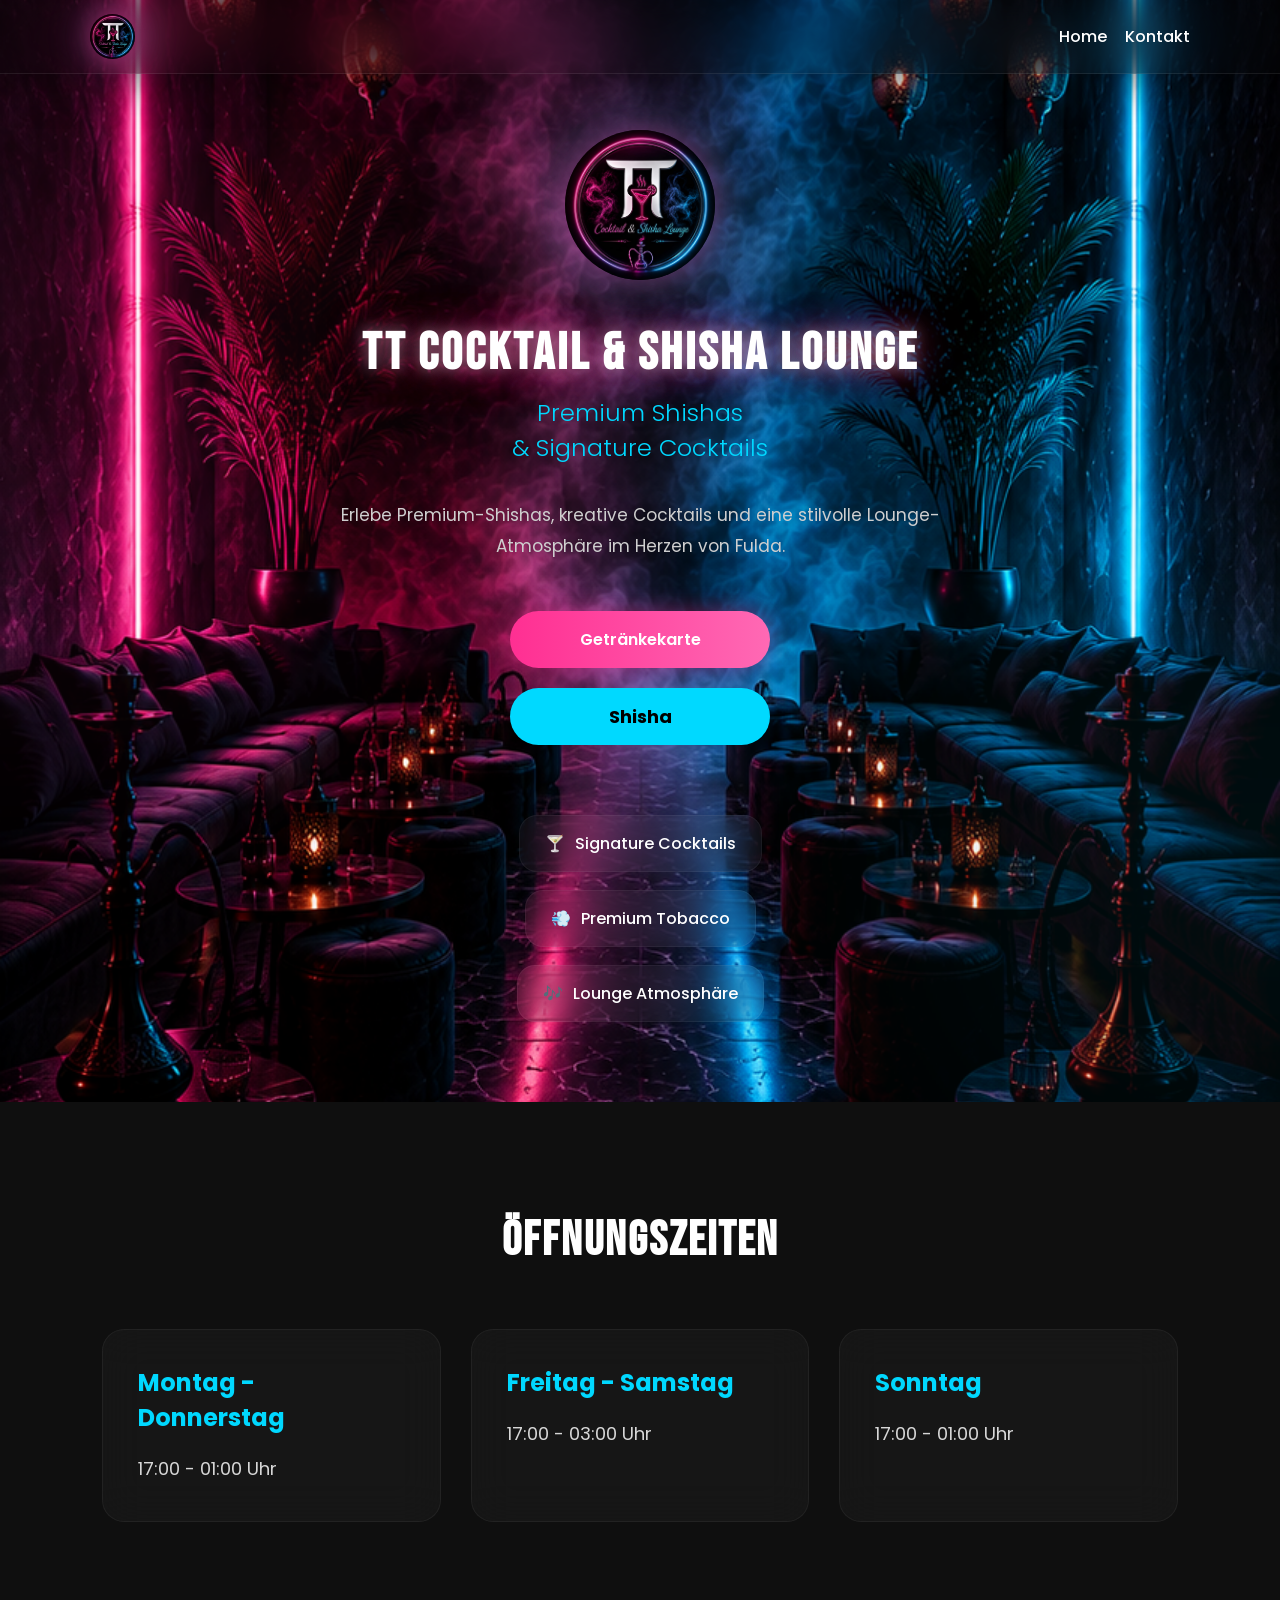
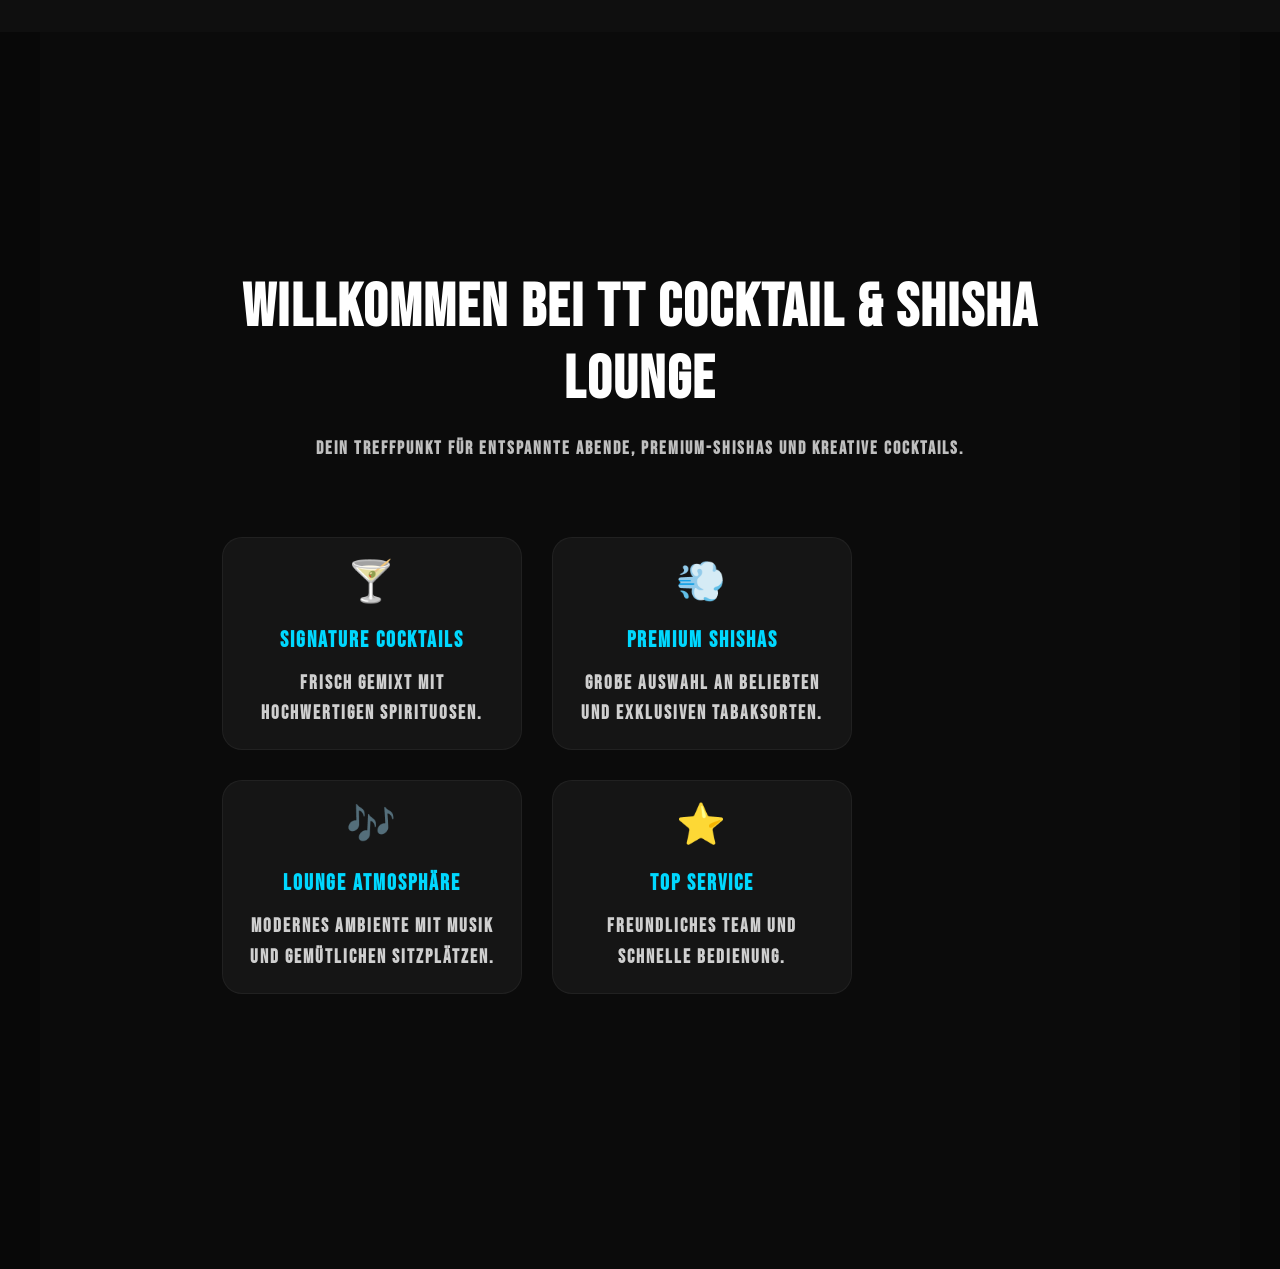
==== commit c21f055a: "Fehler beheben" ====
--- a/index.html
+++ b/index.html
@@ -1,4 +1,3 @@
-<<<<<<< HEAD
 <!DOCTYPE html>
 <html lang="de">
 <head>
@@ -197,203 +196,3 @@
     </div>
 
 </section>
-=======
-<!DOCTYPE html>
-<html lang="de">
-<head>
-    <meta charset="UTF-8">
-    <meta name="viewport" content="width=device-width, initial-scale=1.0">
-    <title>TT Cocktail & Shisha Lounge</title>
-
-    <link rel="stylesheet" href="style.css">
-
-    <link href="https://fonts.googleapis.com/css2?family=Bebas+Neue&family=Poppins:wght@300;400;500;600;700&display=swap" rel="stylesheet">
-</head>
-
-<body>
-
-<header class="navbar">
-
-    <div class="logo">
-
-        <img src="logo.jpeg" alt="TT Logo">
-
-        <div>
-
-            <h2>TT Cocktail & Shisha Lounge</h2>
-
-            <p>Peterstor 12 · 36037 Fulda</p>
-
-        </div>
-
-    </div>
-
-    <nav>
-
-        <a href="index.html">Home</a>
-        <a href="contact.html">Kontakt</a>
-
-    </nav>
-
-</header>
-
-
-
-<section class="hero">
-
-<div class="overlay"></div>
-
-<div class="hero-content">
-
-<img src="logo.jpeg" class="hero-logo" alt="TT Logo">
-
-<h1>
-
-TT Cocktail & Shisha Lounge
-
-</h1>
-
-<h2>
-
-Premium Shishas<br> & Signature Cocktails
-
-</h2>
-
-<p>
-
-Erlebe Premium-Shishas, kreative Cocktails und eine stilvolle
-Lounge-Atmosphäre im Herzen von Fulda.
-
-</p>
-
-<div class="hero-buttons">
-
-<a href="drinks.html" class="btn-primary">
-    Getränkekarte
-</a>
-
-<a href="shisha.html" class="btn-secondary">
-    Shisha
-</a>
-
-</div>
-
-<div class="hero-features">
-
-<div>
-
-🍸
-
-<span>Signature Cocktails</span>
-
-</div>
-
-<div>
-
-💨
-
-<span>Premium Tobacco</span>
-
-</div>
-
-<div>
-
-🎶
-
-<span>Lounge Atmosphäre</span>
-
-</div>
-
-</div>
-
-</div>
-
-</section>
-
-
-
-<section class="opening">
-
-<h2>
-
-Öffnungszeiten
-
-</h2>
-
-<div class="cards">
-
-<div class="card">
-
-<h3>Montag - Donnerstag</h3>
-
-<p>17:00 - 01:00 Uhr</p>
-
-</div>
-
-<div class="card">
-
-<h3>Freitag - Samstag</h3>
-
-<p>17:00 - 03:00 Uhr</p>
-
-</div>
-
-<div class="card">
-
-<h3>Sonntag</h3>
-
-<p>17:00 - 01:00 Uhr</p>
-
-</div>
-
-</div>
-
-</section>
-
-
-
-<section class="about">
-
-<h2>
-
-    <section class="about">
-
-    <div class="section-title">
-        <h2>Willkommen bei TT Cocktail & Shisha Lounge</h2>
-        <p>Dein Treffpunkt für entspannte Abende, Premium-Shishas und kreative Cocktails.</p>
-    </div>
-
-    <div class="about-grid">
-
-        <div class="about-cards">
-
-            <div class="info-card">
-                <span>🍸</span>
-                <h4>Signature Cocktails</h4>
-                <p>Frisch gemixt mit hochwertigen Spirituosen.</p>
-            </div>
-
-            <div class="info-card">
-                <span>💨</span>
-                <h4>Premium Shishas</h4>
-                <p>Große Auswahl an beliebten und exklusiven Tabaksorten.</p>
-            </div>
-
-            <div class="info-card">
-                <span>🎶</span>
-                <h4>Lounge Atmosphäre</h4>
-                <p>Modernes Ambiente mit Musik und gemütlichen Sitzplätzen.</p>
-            </div>
-
-            <div class="info-card">
-                <span>⭐</span>
-                <h4>Top Service</h4>
-                <p>Freundliches Team und schnelle Bedienung.</p>
-            </div>
-
-        </div>
-
-    </div>
-
-</section>
->>>>>>> 8d46dd2c5fe6bf2ea258dd50ff85d6b7ee5dffe0
--- a/style.css
+++ b/style.css
@@ -1,4 +1,3 @@
-<<<<<<< HEAD
 /* ===========================
    GOOGLE FONTS
 =========================== */
@@ -1310,1317 +1309,4 @@
 }
 /* ==========================================
    END
-=======
-/* ===========================
-   GOOGLE FONTS
-=========================== */
-
-@import url('https://fonts.googleapis.com/css2?family=Bebas+Neue&family=Poppins:wght@300;400;500;600;700&display=swap');
-
-/* ===========================
-   ROOT COLORS
-=========================== */
-
-:root{
-
-    --bg:#080808;
-    --card:#161616;
-    --card2:#202020;
-
-    --pink:#ff2f92;
-    --cyan:#00d8ff;
-
-    --white:#ffffff;
-    --text:#cfcfcf;
-
-    --radius:22px;
-
-}
-
-/* ===========================
-   RESET
-=========================== */
-
-*{
-
-    margin:0;
-    padding:0;
-    box-sizing:border-box;
-
-}
-
-html{
-
-    scroll-behavior:smooth;
-
-}
-
-body{
-
-    font-family:Poppins,sans-serif;
-    background:var(--bg);
-    color:white;
-    overflow-x:hidden;
-
-}
-
-/* Scrollbar */
-
-::-webkit-scrollbar{
-
-    width:8px;
-
-}
-
-::-webkit-scrollbar-thumb{
-
-    background:var(--pink);
-    border-radius:20px;
-
-}
-
-/* ===========================
-   NAVBAR
-=========================== */
-
-.navbar{
-
-    position:fixed;
-
-    top:0;
-    left:0;
-
-    width:100%;
-
-    padding:14px 7%;
-
-    display:flex;
-
-    justify-content:space-between;
-
-    align-items:center;
-
-    backdrop-filter:blur(25px);
-
-    background:rgba(8,8,8,.35);
-
-    border-bottom:1px solid rgba(255,255,255,.08);
-
-    box-shadow:0 10px 40px rgba(0,0,0,.45);
-
-    z-index:999;
-
-}
-
-.logo{
-
-    display:flex;
-    align-items:center;
-    gap:25px;
-
-}
-
-.logo img{
-
-    width:45px;
-    height:45px;
-
-    object-fit:cover;
-
-    border-radius:50%;
-
-    box-shadow:
-
-    0 0 25px rgba(255,47,146,.45),
-    0 0 45px rgba(0,216,255,.25);
-
-}
-
-.logo h2{
-
-    font-size:22px;
-
-}
-
-.logo p{
-
-    color:#bfbfbf;
-
-    font-size:13px;
-
-}
-
-/* Navigation */
-
-nav{
-
-    display:flex;
-    gap:35px;
-
-}
-
-nav a{
-
-    color:white;
-
-    text-decoration:none;
-
-    transition:.3s;
-
-    font-weight:500;
-
-}
-
-nav a:hover{
-
-    color:var(--cyan);
-
-}
-
-/* Reservieren */
-
-.btn-nav{
-
-    background:linear-gradient(90deg,var(--pink),#ff69b4);
-
-    color:white;
-
-    text-decoration:none;
-
-    padding:14px 32px;
-
-    border-radius:50px;
-
-    transition:.35s;
-
-    font-weight:600;
-
-    box-shadow:0 0 20px rgba(255,47,146,.4);
-
-}
-
-.btn-nav:hover{
-
-    transform:translateY(-4px);
-
-    box-shadow:0 0 35px rgba(255,47,146,.7);
-
-}
-
-/* ===========================
-   HERO
-=========================== */
-
-.hero{
-
-    position:relative;
-
-    overflow:hidden;
-
-    padding-top:140px;
-
-    padding-bottom:80px;
-
-    min-height:100vh;
-
-    display:flex;
-
-    flex-direction:column;
-
-    justify-content:center;
-
-    align-items:center;
-
-    text-align:center;
-
-    background-image:url("hero.png");
-
-    background-size:cover;
-
-    background-position:center;
-
-    background-repeat:no-repeat;
-
-}
-
-.overlay{
-
-    display:none;
-
-}
-
-/* Licht links */
-
-.hero::before{
-
-content:"";
-
-position:absolute;
-
-width:450px;
-height:450px;
-
-left:-200px;
-top:80px;
-
-background:var(--pink);
-
-filter:blur(180px);
-
-opacity:.18;
-
-}
-
-/* Licht rechts */
-
-.hero::after{
-
-content:"";
-
-position:absolute;
-
-width:400px;
-height:400px;
-
-right:-180px;
-bottom:50px;
-
-background:var(--cyan);
-
-filter:blur(180px);
-
-opacity:.15;
-
-}
-
-.hero-content{
-
-position:relative;
-
-z-index:5;
-
-max-width:900px;
-
-text-align:center;
-
-}
-
-.hero-logo{
-
-width:185px;
-
-border-radius:50%;
-
-margin-bottom:35px;
-
-box-shadow:
-
-0 0 35px rgba(255,47,146,.45),
-
-0 0 60px rgba(0,216,255,.30);
-
-animation:float 5s ease infinite;
-
-}
-
-@keyframes float{
-
-0%{
-
-transform:translateY(0);
-
-}
-
-50%{
-
-transform:translateY(-10px);
-
-}
-
-100%{
-
-transform:translateY(0);
-
-}
-
-}
-
-.hero h1{
-
-font-family:"Bebas Neue",sans-serif;
-
-font-size:88px;
-
-letter-spacing:3px;
-
-text-shadow:
-
-0 0 15px rgba(255,255,255,.4),
-
-0 0 35px rgba(255,47,146,.5),
-
-0 0 60px rgba(255,47,146,.25);
-
-}
-
-.hero h2{
-
-margin-top:10px;
-
-font-size:32px;
-
-font-weight:300;
-
-color:var(--cyan);
-
-}
-
-.hero p{
-
-margin-top:35px;
-
-font-size:20px;
-
-line-height:1.8;
-
-color:var(--text);
-
-max-width:700px;
-
-margin-left:auto;
-margin-right:auto;
-
-}
-
-/* ===========================
-   HERO BUTTONS
-=========================== */
-
-.hero-buttons{
-
-margin-top:50px;
-
-display:flex;
-
-justify-content:center;
-
-gap:20px;
-
-flex-wrap:wrap;
-
-}
-
-.btn-primary{
-
-padding:16px 35px;
-width:220px;
-display:inline-flex;
-justify-content:center;
-align-items:center;
-
-background:linear-gradient(90deg,var(--pink),#ff69b4);
-
-color:white;
-
-text-decoration:none;
-
-border-radius:70px;
-
-font-weight:600;
-
-transition:.35s;
-
-box-shadow:0 0 25px rgba(255,47,146,.4);
-
-}
-
-.btn-primary:hover{
-
-    transform:translateY(-6px) scale(1.05);
-
-    box-shadow:
-
-    0 0 25px #ff2f92,
-
-    0 0 60px rgba(255,47,146,.8);
-
-}
-
-.btn-secondary{
-
-    background:#00d9ff;
-
-    color:black;
-
-    border:none;
-
-    padding:15px 30px;
-
-    border-radius:40px;
-
-    font-size:18px;
-
-    font-weight:bold;
-
-    text-decoration:none;
-
-}
-
-.btn-secondary:hover{
-
-background:var(--cyan);
-
-color:black;
-
-transform:translateY(-6px) scale(1.05);
-
-box-shadow:
-
-0 0 25px #00d8ff,
-
-0 0 60px rgba(0,216,255,.7);
-
-}
-
-/* ===========================
-   HERO FEATURES
-=========================== */
-
-.hero-features{
-
-margin-top:70px;
-
-display:flex;
-justify-content:center;
-align-items:center;
-gap:50px;
-
-flex-wrap:wrap;
-
-}
-
-.hero-features div{
-
-display:flex;
-align-items:center;
-gap:10px;
-
-padding:15px 25px;
-
-background:rgba(255,255,255,.04);
-
-border:1px solid rgba(255,255,255,.05);
-
-backdrop-filter:blur(15px);
-
-border-radius:18px;
-
-transition:.35s;
-
-}
-
-.hero-features div:hover{
-
-transform:translateY(-8px);
-
-box-shadow:
-
-0 0 20px rgba(255,47,146,.35);
-
-}
-
-.hero-features span{
-
-font-size:16px;
-font-weight:500;
-
-}
-
-
-/* ===========================
-   OPENING HOURS
-=========================== */
-
-.opening{
-
-padding:110px 8%;
-
-background:#0f0f0f;
-
-}
-
-.opening h2{
-
-font-family:"Bebas Neue",sans-serif;
-
-font-size:60px;
-
-text-align:center;
-
-margin-bottom:60px;
-
-letter-spacing:2px;
-
-}
-
-.cards{
-
-display:grid;
-
-grid-template-columns:repeat(auto-fit,minmax(260px,1fr));
-
-gap:30px;
-
-}
-
-.card{
-
-background:rgba(255,255,255,.03);
-
-padding:35px;
-
-border-radius:22px;
-
-border:1px solid rgba(255,255,255,.05);
-
-transition:.4s;
-
-backdrop-filter:blur(20px);
-
-}
-
-.card:hover{
-
-transform:
-
-translateY(-10px)
-
-scale(1.03);
-
-box-shadow:
-
-0 0 35px rgba(0,216,255,.25),
-
-0 0 70px rgba(255,47,146,.15);
-
-}
-
-.card h3{
-
-margin-bottom:18px;
-
-color:var(--cyan);
-
-font-size:24px;
-
-}
-
-.card p{
-
-font-size:18px;
-
-color:#d7d7d7;
-
-line-height:1.8;
-
-}
-
-
-/* ===========================
-   ABOUT
-=========================== */
-
-.about{
-
-padding:110px 8%;
-
-max-width:1200px;
-
-margin:auto;
-
-text-align:center;
-
-}
-
-.about h2{
-
-font-family:"Bebas Neue",sans-serif;
-
-font-size:62px;
-
-margin-bottom:35px;
-
-letter-spacing:2px;
-
-}
-
-.about p{
-
-max-width:900px;
-
-margin:auto;
-
-font-size:19px;
-
-line-height:2;
-
-color:#cfcfcf;
-
-}
-
-
-/* ===========================
-   STATS
-=========================== */
-
-.stats{
-
-padding:70px 8% 120px;
-
-display:grid;
-
-grid-template-columns:repeat(auto-fit,minmax(220px,1fr));
-
-gap:30px;
-
-}
-
-.stat{
-
-background:linear-gradient(180deg,#151515,#101010);
-
-padding:40px;
-
-border-radius:22px;
-
-text-align:center;
-
-border:1px solid rgba(255,255,255,.05);
-
-transition:.35s;
-
-}
-
-.stat:hover{
-
-transform:translateY(-10px);
-
-box-shadow:
-
-0 0 30px rgba(255,47,146,.25);
-
-}
-
-.stat h2{
-
-font-size:55px;
-
-color:var(--pink);
-
-margin-bottom:15px;
-
-}
-
-.stat p{
-
-font-size:18px;
-
-color:#d7d7d7;
-
-}
-
-
-/* ===========================
-   CTA
-=========================== */
-
-.cta{
-
-padding:120px 8%;
-
-text-align:center;
-
-background:
-
-linear-gradient(90deg,
-
-rgba(255,47,146,.15),
-
-rgba(0,216,255,.15)
-
-);
-
-}
-
-.cta h2{
-
-font-family:"Bebas Neue",sans-serif;
-
-font-size:70px;
-
-margin-bottom:20px;
-
-}
-
-.cta p{
-
-font-size:20px;
-
-color:#d7d7d7;
-
-margin-bottom:40px;
-
-}
-
-
-/* ===========================
-   FOOTER
-=========================== */
-
-footer{
-
-background:
-
-linear-gradient(
-
-180deg,
-
-#090909,
-
-#050505
-
-);
-
-padding:70px 8%;
-
-text-align:center;
-
-border-top:1px solid rgba(255,255,255,.08);
-
-}
-
-footer h3{
-
-font-size:30px;
-
-margin-bottom:15px;
-
-}
-
-footer p{
-
-color:#9f9f9f;
-
-margin-top:10px;
-
-}
-
-/* ==========================================
-   MOBILE MENU (für später)
-========================================== */
-
-.menu-toggle{
-    display:none;
-    font-size:32px;
-    color:var(--white);
-    cursor:pointer;
-}
-
-/* ==========================================
-   SMOOTH ANIMATIONEN
-========================================== */
-
-section{
-    animation:fadeUp .9s ease;
-}
-
-@keyframes fadeUp{
-
-    from{
-        opacity:0;
-        transform:translateY(50px);
-    }
-
-    to{
-        opacity:1;
-        transform:translateY(0);
-    }
-
-}
-
-/* ==========================================
-   HOVER ANIMATIONEN
-========================================== */
-
-.logo img,
-.card,
-.stat,
-.btn-primary,
-.btn-secondary,
-.btn-nav{
-
-    transition:.35s;
-
-}
-
-.logo img:hover{
-
-    transform:scale(1.08);
-
-}
-
-.card:hover{
-
-    border:1px solid rgba(0,216,255,.35);
-
-}
-
-.stat:hover{
-
-    border:1px solid rgba(255,47,146,.35);
-
-}
-
-/* ==========================================
-   SELECTION
-========================================== */
-
-::selection{
-
-background:var(--pink);
-color:white;
-
-}
-
-/* ==========================================
-   BACK TO TOP BUTTON
-========================================== */
-
-#topBtn{
-
-position:fixed;
-
-right:25px;
-bottom:25px;
-
-width:55px;
-height:55px;
-
-border-radius:50%;
-
-background:linear-gradient(90deg,var(--pink),#ff5eb3);
-
-display:flex;
-justify-content:center;
-align-items:center;
-
-color:white;
-
-font-size:22px;
-
-cursor:pointer;
-
-box-shadow:0 0 25px rgba(255,47,146,.45);
-
-display:none;
-
-z-index:999;
-
-transition:.35s;
-
-}
-
-#topBtn:hover{
-
-transform:translateY(-6px);
-
-}
-
-/* ==========================================
-   RESPONSIVE
-========================================== */
-
-@media(max-width:1100px){
-
-nav{
-
-gap:22px;
-
-}
-
-.hero h1{
-
-font-size:70px;
-
-}
-
-.hero h2{
-
-font-size:28px;
-
-}
-
-}
-
-@media(max-width:900px){
-
-.menu-toggle{
-
-    display:none;
-
-}
-
-}
-
-nav{
-
-    display:flex;
-
-    gap:18px;
-
-}
-
-.btn-nav{
-
-display:none;
-
-}
-
-.logo h2,
-.logo p{
-
-    display:none;
-
-}
-
-.hero{
-
-padding-top:130px;
-
-}
-
-.hero-logo{
-
-width:150px;
-
-}
-
-.hero h1{
-
-font-size:52px;
-
-}
-
-.hero h2{
-
-font-size:24px;
-
-}
-
-.hero p{
-
-font-size:17px;
-
-}
-
-.hero-features{
-
-flex-direction:column;
-
-gap:18px;
-
-}
-
-.hero-buttons{
-
-flex-direction:column;
-
-align-items:center;
-
-}
-
-.btn-primary,
-.btn-secondary{
-
-width:260px;
-
-text-align:center;
-
-}
-
-.opening h2,
-.about h2,
-.cta h2{
-
-font-size:48px;
-
-}
-
-@media(max-width:600px){
-
-nav a{
-
-    font-size:17px;
-
-    font-weight:600;
-
-}
-
-.navbar{
-
-padding:10px 15px;
-
-}
-
-.logo img{
-
-width:52px;
-height:52px;
-
-}
-
-.hero{
-
-    padding:140px 20px 70px;
-
-}
-
-.hero-logo{
-
-width:130px;
-
-}
-
-.hero h1{
-
-font-size:40px;
-
-letter-spacing:1px;
-
-}
-
-.hero h2{
-
-font-size:20px;
-
-}
-
-.hero p{
-
-font-size:15px;
-
-line-height:1.8;
-
-}
-
-.cards{
-
-grid-template-columns:1fr;
-
-}
-
-.stats{
-
-grid-template-columns:1fr;
-
-}
-
-.cta h2{
-
-font-size:38px;
-
-}
-
-.cta p{
-
-font-size:17px;
-
-}
-
-}
-
-/* ==========================================
-   FOOTER LINKS
-========================================== */
-
-footer a{
-
-color:#cfcfcf;
-
-text-decoration:none;
-
-margin:0 10px;
-
-transition:.3s;
-
-}
-
-footer a:hover{
-
-color:var(--pink);
-
-}
-
-/* ===========================
-   ABOUT
-=========================== */
-
-.about{
-
-padding:120px 8%;
-
-background:#0b0b0b;
-
-}
-
-.section-title{
-
-text-align:center;
-
-margin-bottom:70px;
-
-}
-
-.section-title h2{
-
-font-family:"Bebas Neue",sans-serif;
-
-font-size:60px;
-
-letter-spacing:2px;
-
-margin-bottom:15px;
-
-}
-
-.section-title p{
-
-color:#bfbfbf;
-
-font-size:18px;
-
-}
-
-.about-grid{
-
-display:grid;
-
-grid-template-columns:1fr 1fr;
-
-gap:60px;
-
-align-items:center;
-
-}
-
-.about-text h3{
-
-font-size:36px;
-
-margin-bottom:25px;
-
-color:var(--pink);
-
-}
-
-.about-text p{
-
-font-size:18px;
-
-line-height:1.9;
-
-color:#d2d2d2;
-
-margin-bottom:20px;
-
-}
-
-.about-cards{
-
-display:grid;
-
-grid-template-columns:repeat(2,minmax(300px,1fr));
-
-gap:30px;
-
-}
-
-.info-card{
-
-background:#151515;
-
-padding:20px;
-
-border-radius:20px;
-
-border:1px solid rgba(255,255,255,.05);
-
-transition:.35s;
-
-text-align:center;
-
-}
-
-.info-card:hover{
-
-transform:translateY(-10px);
-
-box-shadow:0 0 30px rgba(255,47,146,.25);
-
-}
-
-.info-card span{
-
-font-size:40px;
-
-display:block;
-
-margin-bottom:20px;
-
-}
-
-.info-card h4{
-
-font-size:22px;
-
-margin-bottom:15px;
-
-color:var(--cyan);
-
-}
-
-.info-card p{
-
-color:#cfcfcf;
-
-line-height:1.6;
-
-}
-
-@media(max-width:900px){
-
-.about-grid{
-
-grid-template-columns:1fr;
-
-}
-
-.about-cards{
-
-grid-template-columns:1fr;
-
-}
-
-}
-
-.about-text p{
-
-font-size:18px;
-line-height:1.9;
-text-align:left;
-
-}
-/* ==========================================
-   END
->>>>>>> 8d46dd2c5fe6bf2ea258dd50ff85d6b7ee5dffe0
 ========================================== */
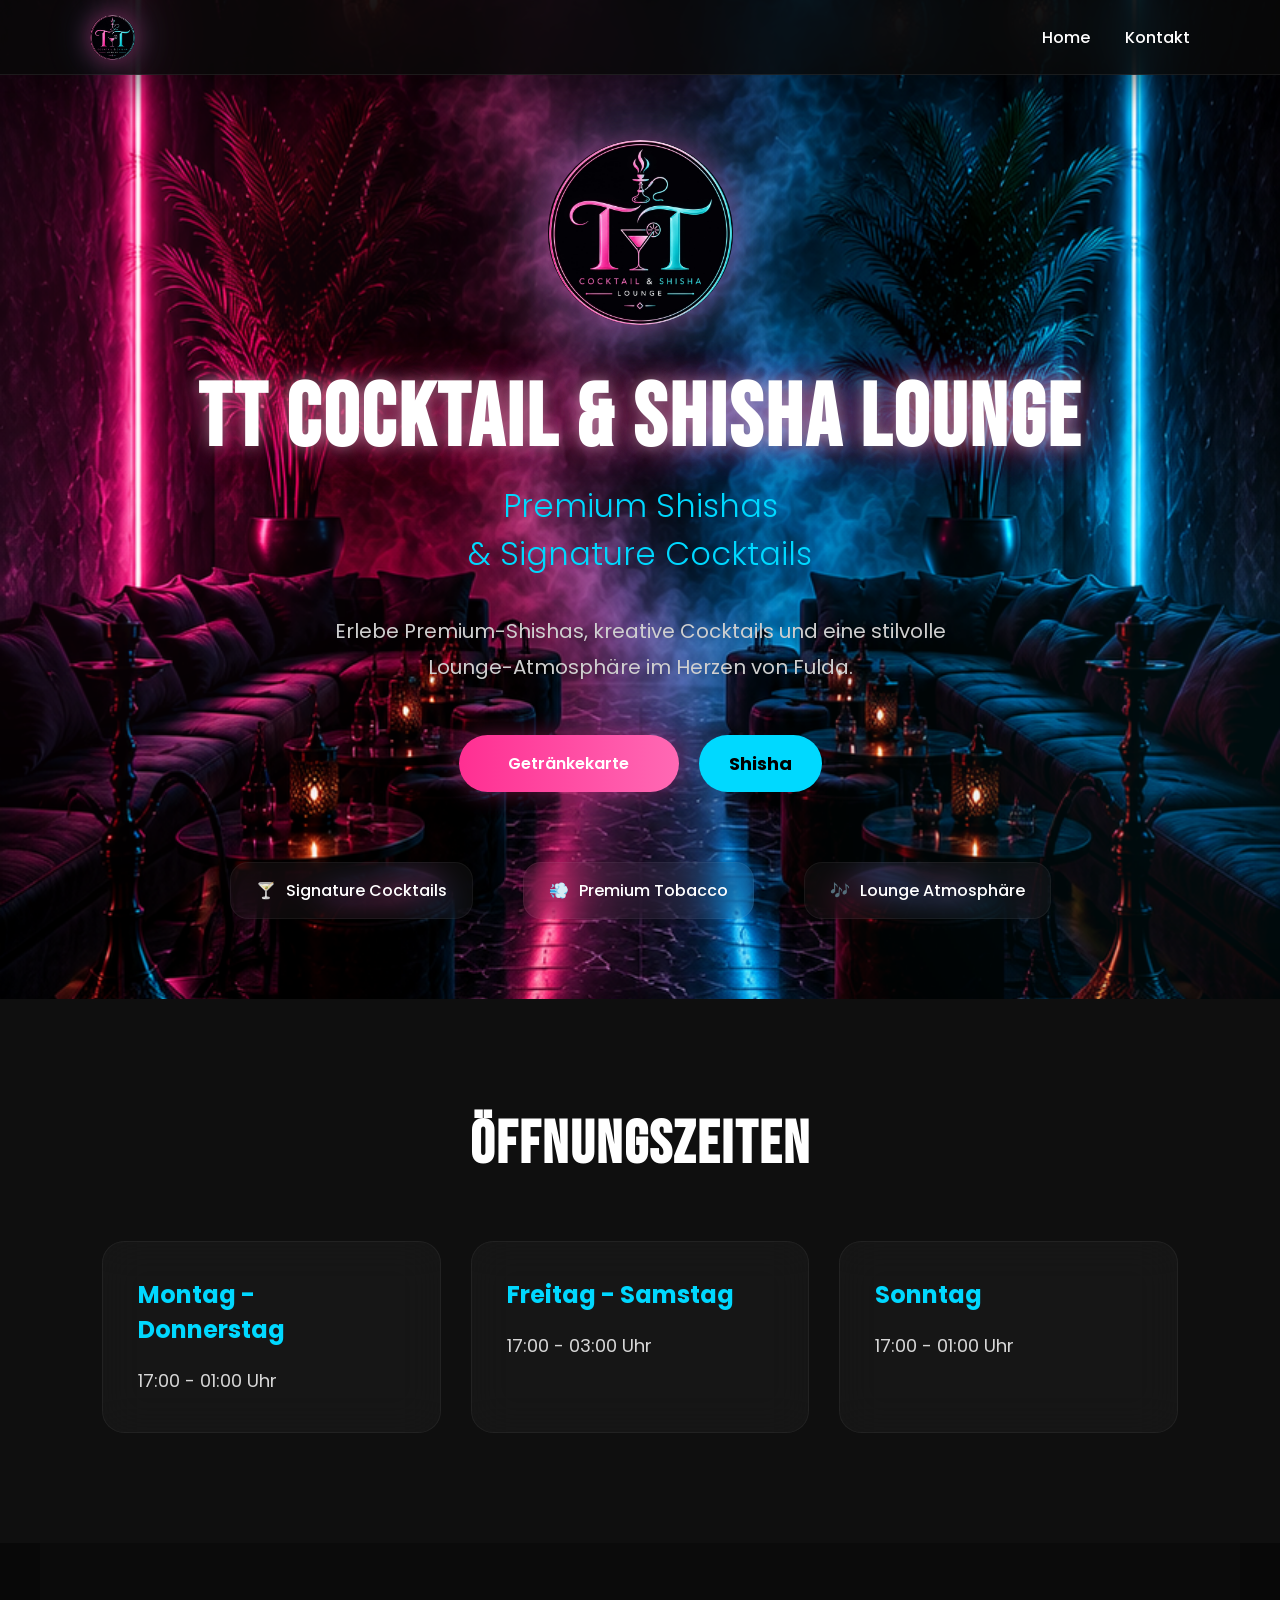
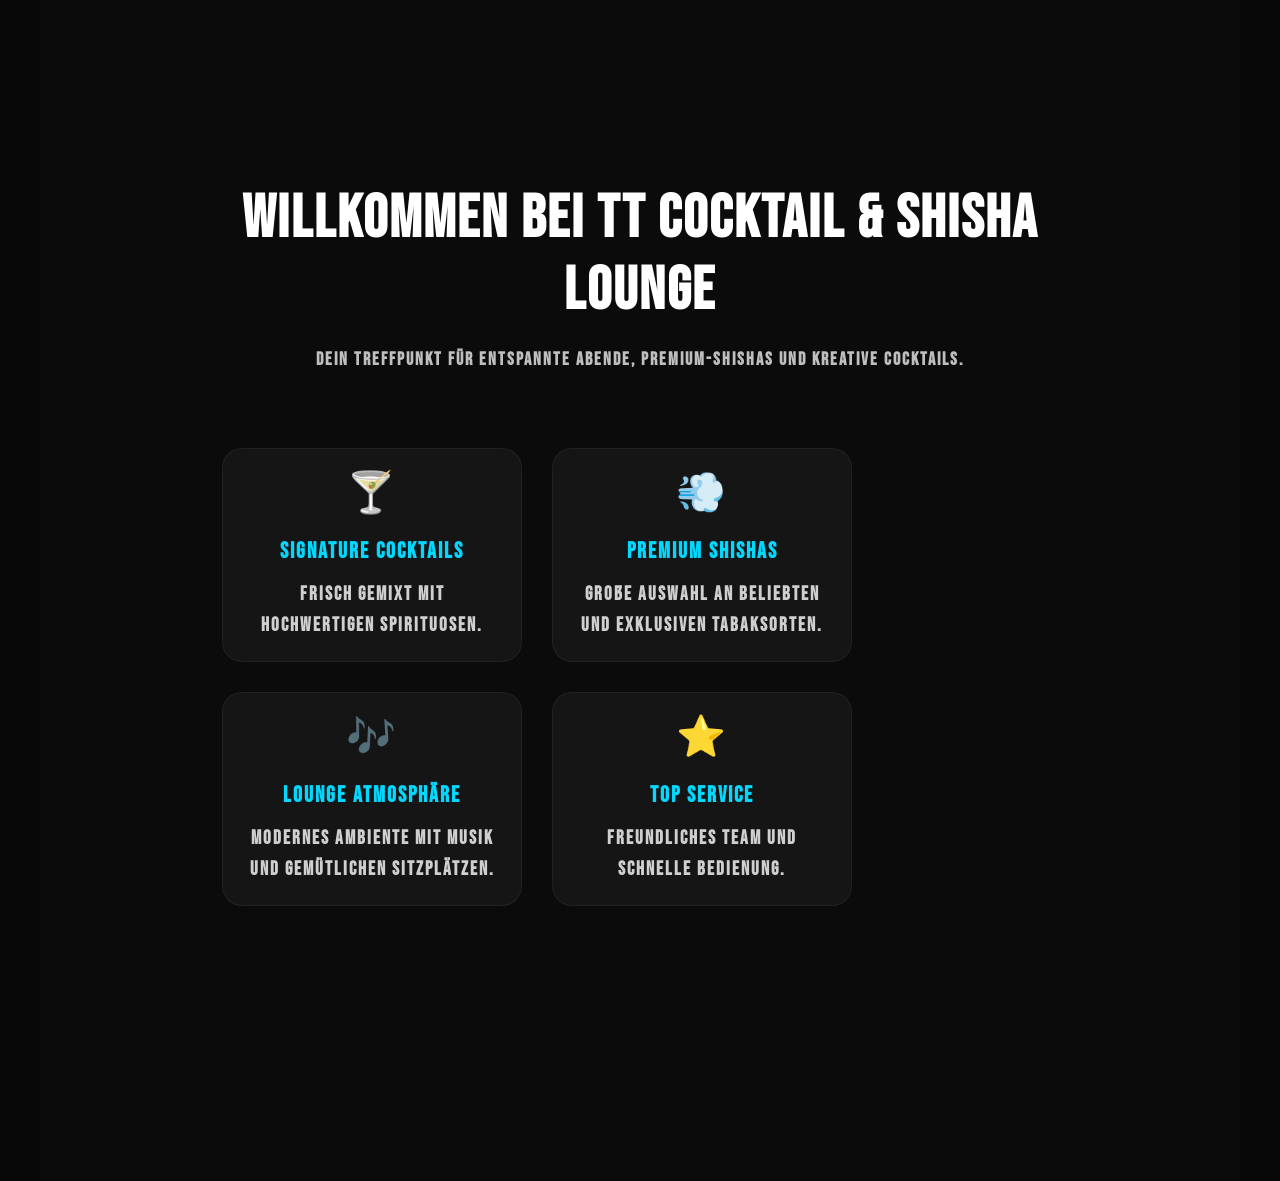
==== commit f3ee2843: "Fehler beheben" ====
--- a/index.html
+++ b/index.html
@@ -14,29 +14,16 @@
 
 <header class="navbar">
 
-    <div class="logo">
-
-        <img src="logo.jpeg" alt="TT Logo">
-
-        <div>
-
-            <h2>TT Cocktail & Shisha Lounge</h2>
-
-            <p>Peterstor 12 · 36037 Fulda</p>
-
-        </div>
-
-    </div>
+    <a href="index.html" class="logo">
+        <img src="logo.jpeg" alt="TT Cocktail & Shisha Lounge">
+    </a>
 
     <nav>
-
         <a href="index.html">Home</a>
         <a href="contact.html">Kontakt</a>
-
     </nav>
 
 </header>
-
 
 
 <section class="hero">
--- a/style.css
+++ b/style.css
@@ -67,130 +67,212 @@
 }
 
 /* ===========================
-   NAVBAR
-=========================== */
-
-.navbar{
-
-    position:fixed;
-
-    top:0;
-    left:0;
-
-    width:100%;
-
-    padding:14px 7%;
-
-    display:flex;
-
-    justify-content:space-between;
-
-    align-items:center;
-
-    backdrop-filter:blur(25px);
-
-    background:rgba(8,8,8,.35);
-
-    border-bottom:1px solid rgba(255,255,255,.08);
-
-    box-shadow:0 10px 40px rgba(0,0,0,.45);
-
-    z-index:999;
-
-}
-
-.logo{
-
-    display:flex;
-    align-items:center;
-    gap:25px;
-
-}
-
-.logo img{
-
-    width:45px;
-    height:45px;
-
-    object-fit:cover;
-
-    border-radius:50%;
+   NAVBAR – ALLE SEITEN
+=========================== */
+
+.navbar {
+    position: fixed;
+    top: 0;
+    left: 0;
+
+    width: 100%;
+    height: 75px;
+
+    padding: 10px 7%;
+
+    display: flex;
+    justify-content: space-between;
+    align-items: center;
+
+    backdrop-filter: blur(25px);
+    -webkit-backdrop-filter: blur(25px);
+
+    background: rgba(8, 8, 8, 0.88);
+
+    border-bottom: 1px solid rgba(255,255,255,.08);
+
+    box-shadow: 0 10px 40px rgba(0,0,0,.45);
+
+    z-index: 9999;
+}
+
+
+/* ===========================
+   LOGO
+=========================== */
+
+.logo {
+    display: flex;
+
+    align-items: center;
+
+    text-decoration: none;
+
+    flex-shrink: 0;
+}
+
+.logo img {
+    width: 45px;
+    height: 45px;
+
+    object-fit: cover;
+
+    border-radius: 50%;
+
+    display: block;
 
     box-shadow:
-
-    0 0 25px rgba(255,47,146,.45),
-    0 0 45px rgba(0,216,255,.25);
-
-}
-
-.logo h2{
-
-    font-size:22px;
-
-}
-
-.logo p{
-
-    color:#bfbfbf;
-
-    font-size:13px;
-
-}
-
-/* Navigation */
-
-nav{
-
-    display:flex;
-    gap:35px;
-
-}
-
-nav a{
-
-    color:white;
-
-    text-decoration:none;
-
-    transition:.3s;
-
-    font-weight:500;
-
-}
-
-nav a:hover{
-
-    color:var(--cyan);
-
-}
-
-/* Reservieren */
-
-.btn-nav{
-
-    background:linear-gradient(90deg,var(--pink),#ff69b4);
-
-    color:white;
-
-    text-decoration:none;
-
-    padding:14px 32px;
-
-    border-radius:50px;
-
-    transition:.35s;
-
-    font-weight:600;
-
-    box-shadow:0 0 20px rgba(255,47,146,.4);
-
-}
-
-.btn-nav:hover{
-
-    transform:translateY(-4px);
-
-    box-shadow:0 0 35px rgba(255,47,146,.7);
+        0 0 25px rgba(255, 47, 146, 0.45),
+        0 0 45px rgba(0, 216, 255, 0.25);
+
+    transition: 0.3s;
+}
+
+.logo:hover img {
+    transform: scale(1.08);
+}
+
+
+/* ===========================
+   LOGO TEXT
+   =========================== */
+
+.logo h2 {
+    font-size: 22px;
+}
+
+.logo p {
+    color: #bfbfbf;
+    font-size: 13px;
+}
+
+
+/* ===========================
+   NAVIGATION
+=========================== */
+
+nav {
+    display: flex;
+
+    align-items: center;
+
+    gap: 35px;
+}
+
+nav a {
+    color: white;
+
+    text-decoration: none;
+
+    font-weight: 500;
+
+    font-size: 16px;
+
+    white-space: nowrap;
+
+    transition: 0.3s;
+}
+
+nav a:hover {
+    color: var(--cyan);
+
+    text-shadow:
+        0 0 10px rgba(0, 216, 255, 0.45);
+}
+
+
+/* ===========================
+   RESERVIEREN BUTTON
+=========================== */
+
+.btn-nav {
+    background:
+        linear-gradient(
+            90deg,
+            var(--pink),
+            #ff69b4
+        );
+
+    color: white;
+
+    text-decoration: none;
+
+    padding: 14px 32px;
+
+    border-radius: 50px;
+
+    transition: 0.35s;
+
+    font-weight: 600;
+
+    white-space: nowrap;
+
+    box-shadow:
+        0 0 20px rgba(255, 47, 146, 0.4);
+}
+
+.btn-nav:hover {
+    transform: translateY(-4px);
+
+    box-shadow:
+        0 0 35px rgba(255, 47, 146, 0.7);
+}
+
+
+/* ===========================
+   TABLET
+=========================== */
+
+@media (max-width: 900px) {
+
+    .navbar {
+        padding: 12px 4%;
+    }
+
+    nav {
+        gap: 22px;
+    }
+
+    nav a {
+        font-size: 15px;
+    }
+
+    .btn-nav {
+        padding: 11px 20px;
+    }
+}
+
+
+/* ===========================
+   HANDY
+=========================== */
+
+@media (max-width: 600px) {
+
+    .navbar {
+        padding: 10px 15px;
+
+        min-height: 70px;
+    }
+
+    .logo img {
+        width: 52px;
+        height: 52px;
+    }
+
+    nav {
+        gap: 16px;
+    }
+
+    nav a {
+        font-size: 15px;
+
+        font-weight: 600;
+    }
+
+    .btn-nav {
+        display: none;
+    }
 
 }
 
@@ -927,203 +1009,142 @@
    RESPONSIVE
 ========================================== */
 
-@media(max-width:1100px){
-
-nav{
-
-gap:22px;
-
-}
-
-.hero h1{
-
-font-size:70px;
-
-}
-
-.hero h2{
-
-font-size:28px;
-
-}
-
-}
-
-@media(max-width:900px){
-
-.menu-toggle{
-
-    display:none;
-
-}
-
-}
-
-nav{
-
-    display:flex;
-
-    gap:18px;
-
-}
-
-.btn-nav{
-
-display:none;
-
-}
-
-.logo h2,
-.logo p{
-
-    display:none;
-
-}
-
-.hero{
-
-padding-top:130px;
-
-}
-
-.hero-logo{
-
-width:150px;
-
-}
-
-.hero h1{
-
-font-size:52px;
-
-}
-
-.hero h2{
-
-font-size:24px;
-
-}
-
-.hero p{
-
-font-size:17px;
-
-}
-
-.hero-features{
-
-flex-direction:column;
-
-gap:18px;
-
-}
-
-.hero-buttons{
-
-flex-direction:column;
-
-align-items:center;
-
-}
-
-.btn-primary,
-.btn-secondary{
-
-width:260px;
-
-text-align:center;
-
-}
-
-.opening h2,
-.about h2,
-.cta h2{
-
-font-size:48px;
-
-}
-
-@media(max-width:600px){
-
-nav a{
-
-    font-size:17px;
-
-    font-weight:600;
-
-}
-
-.navbar{
-
-padding:10px 15px;
-
-}
-
-.logo img{
-
-width:52px;
-height:52px;
-
-}
-
-.hero{
-
-    padding:140px 20px 70px;
-
-}
-
-.hero-logo{
-
-width:130px;
-
-}
-
-.hero h1{
-
-font-size:40px;
-
-letter-spacing:1px;
-
-}
-
-.hero h2{
-
-font-size:20px;
-
-}
-
-.hero p{
-
-font-size:15px;
-
-line-height:1.8;
-
-}
-
-.cards{
-
-grid-template-columns:1fr;
-
-}
-
-.stats{
-
-grid-template-columns:1fr;
-
-}
-
-.cta h2{
-
-font-size:38px;
-
-}
-
-.cta p{
-
-font-size:17px;
-
-}
-
+/* TABLET */
+@media (max-width: 1100px) {
+
+    nav {
+        gap: 22px;
+    }
+
+    .hero h1 {
+        font-size: 70px;
+    }
+
+    .hero h2 {
+        font-size: 28px;
+    }
+}
+
+
+/* TABLET / KLEINER */
+@media (max-width: 900px) {
+
+    nav {
+        display: flex;
+        gap: 18px;
+    }
+
+    .btn-nav {
+        display: none;
+    }
+
+    .logo h2,
+    .logo p {
+        display: none;
+    }
+
+    .hero {
+        padding-top: 130px;
+    }
+
+    .hero-logo {
+        width: 150px;
+    }
+
+    .hero h1 {
+        font-size: 52px;
+    }
+
+    .hero h2 {
+        font-size: 24px;
+    }
+
+    .hero p {
+        font-size: 17px;
+    }
+
+    .hero-features {
+        flex-direction: column;
+        gap: 18px;
+    }
+
+    .hero-buttons {
+        flex-direction: column;
+        align-items: center;
+    }
+
+    .btn-primary,
+    .btn-secondary {
+        width: 260px;
+        text-align: center;
+    }
+
+    .opening h2,
+    .about h2,
+    .cta h2 {
+        font-size: 48px;
+    }
+}
+
+
+/* HANDY */
+@media (max-width: 600px) {
+
+    .navbar {
+        padding: 10px 15px;
+    }
+
+    .logo img {
+        width: 52px;
+        height: 52px;
+    }
+
+    nav {
+        gap: 16px;
+    }
+
+    nav a {
+        font-size: 16px;
+        font-weight: 600;
+    }
+
+    .hero {
+        padding: 140px 20px 70px;
+    }
+
+    .hero-logo {
+        width: 130px;
+    }
+
+    .hero h1 {
+        font-size: 40px;
+        letter-spacing: 1px;
+    }
+
+    .hero h2 {
+        font-size: 20px;
+    }
+
+    .hero p {
+        font-size: 15px;
+        line-height: 1.8;
+    }
+
+    .cards {
+        grid-template-columns: 1fr;
+    }
+
+    .stats {
+        grid-template-columns: 1fr;
+    }
+
+    .cta h2 {
+        font-size: 38px;
+    }
+
+    .cta p {
+        font-size: 17px;
+    }
 }
 
 /* ==========================================
